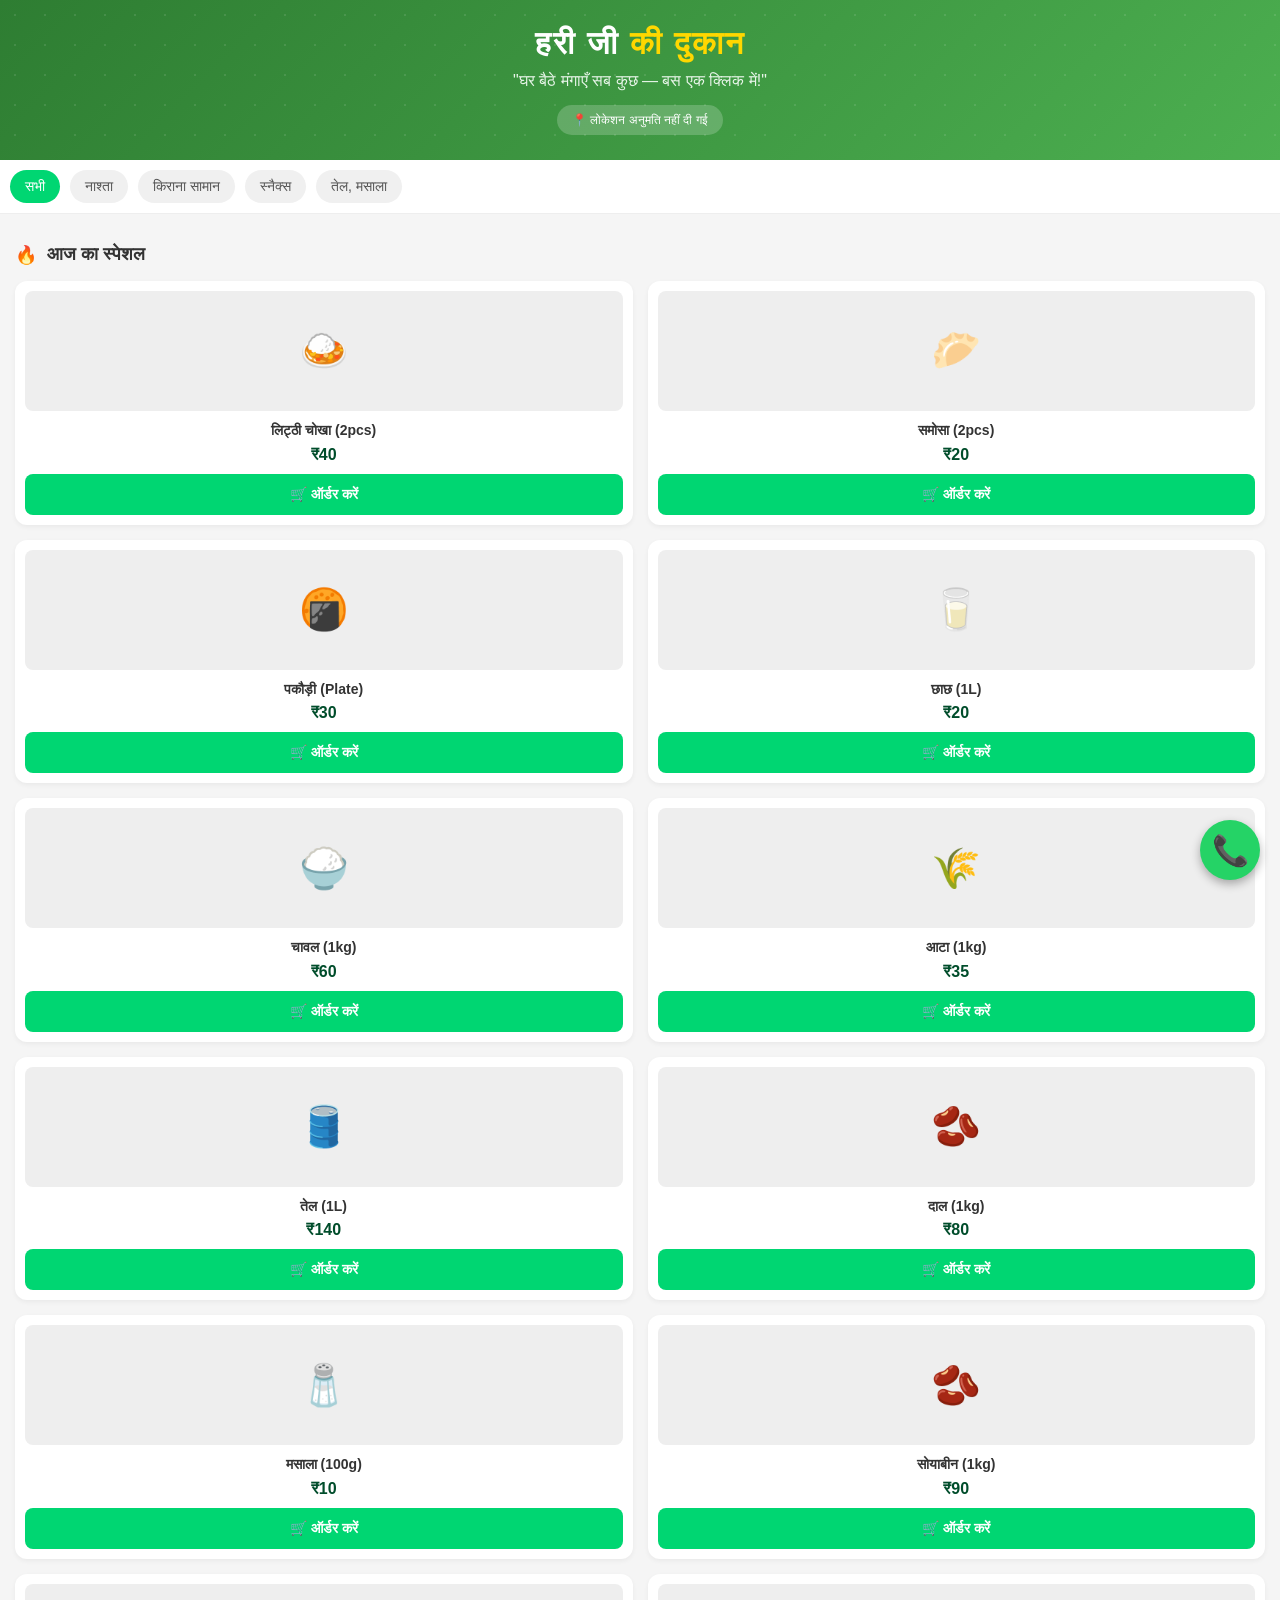
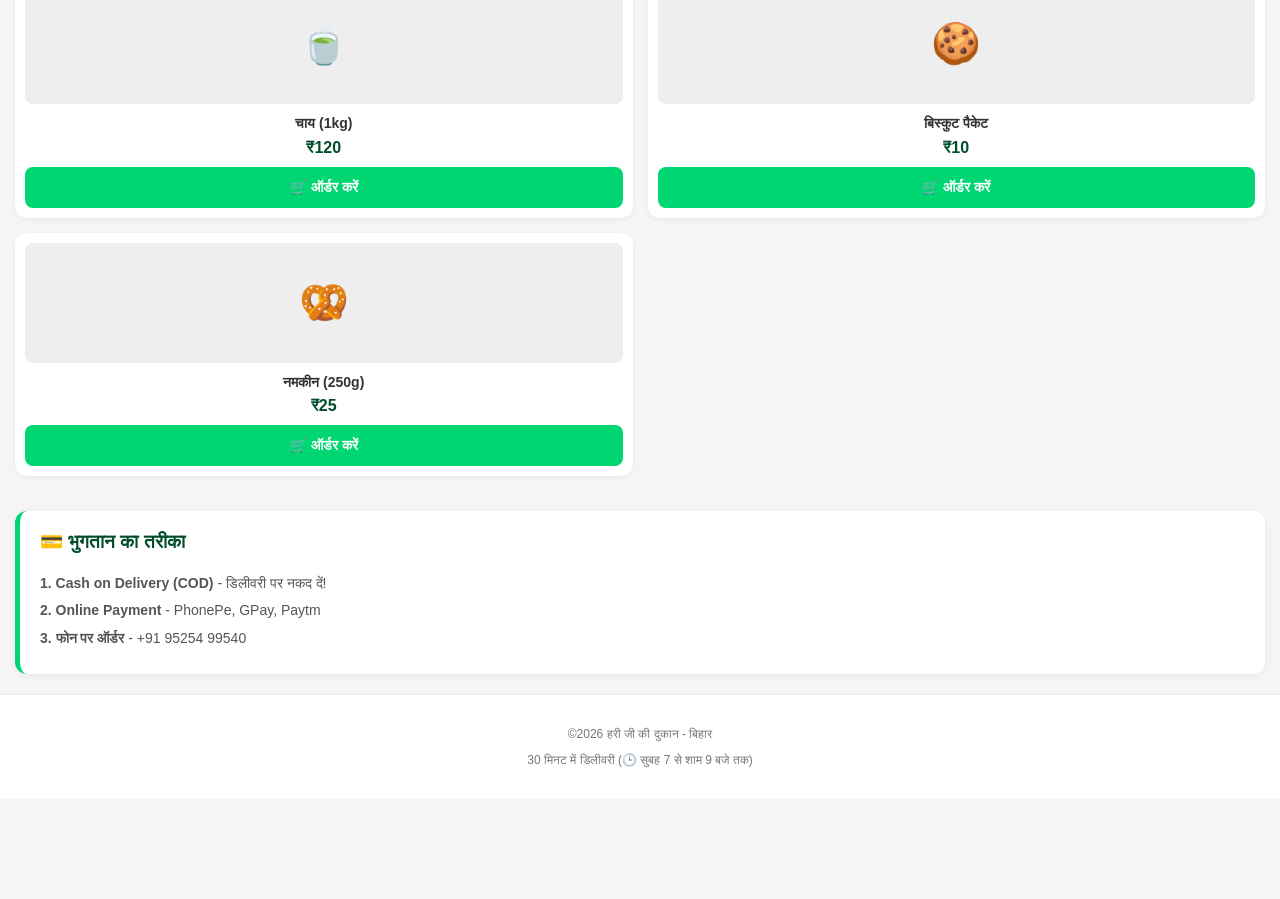
==== index.html @ 08b6d38d "Updated code for add and remove the quantity" ====
<!DOCTYPE html>
<html lang="hi">
<head>
    <meta charset="UTF-8">
    <meta name="viewport" content="width=device-width, initial-scale=1.0">
    <title>हरी जी की दुकान - बिहार</title>
    <link rel="stylesheet" href="style.css">
</head>
<body>

    <header>
        <div class="logo-area">
            <div class="logo">हरी जी <span> की दुकान</span></div>
        </div>
        <div class="slogan">"घर बैठे मंगाएँ सब कुछ — बस एक क्लिक में!"</div>
        <div class="location-status" id="location-status">
            📍 लोकेशन लोड हो रही है...
        </div>
    </header>

    <div class="categories">
        <div class="cat-pill active">सभी</div>
        <div class="cat-pill">नाश्ता</div>
        <div class="cat-pill">किराना सामान</div>
        <div class="cat-pill">स्नैक्स</div>
        <div class="cat-pill">तेल, मसाला</div>
    </div>

    <div class="container">
        <h2 class="section-title">आज का स्पेशल</h2>
        <div class="product-grid" id="product-list">
            <div class="loading">
                <div class="spinner"></div>
                <p>प्रोडक्ट लोड हो रहे हैं...</p>
            </div>
        </div>
    </div>

    <div class="payment-info">
        <h3>💳 भुगतान का तरीका</h3>
        <p><strong>1. Cash on Delivery (COD)</strong> - डिलीवरी पर नकद दें!</p>
        <p><strong>2. Online Payment</strong> - PhonePe, GPay, Paytm</p>
        <p><strong>3. फोन पर ऑर्डर</strong> - +91 95254 99540</p>
    </div>

    <a href="tel:+919525499540" class="call-btn">📞</a>

    <!-- Location Modal -->
    <div class="location-modal" id="location-modal">
        <div class="modal-content">
            <h3>📍 आपका लोकेशन</h3>
            <p id="location-text">लोकेशन मिल रही है...</p>
            <button onclick="closeModal()">ठीक है</button>
        </div>
    </div>

    <!-- Quantity Selection Modal -->
    <div class="quantity-modal" id="quantity-modal">
        <div class="modal-content">
            <h3>🛒 कितना चाहिए?</h3>
            <p id="product-name-display" style="font-size: 16px; font-weight: bold; color: #333;"></p>
            <p id="product-price-display" style="color: #666;"></p>
            
            <div class="quantity-selector">
                <h4>मात्रा चुनें:</h4>
                <div class="quantity-controls">
                    <button class="qty-btn" onclick="decreaseQty()">−</button>
                    <span class="qty-display" id="qty-display">1</span>
                    <button class="qty-btn" onclick="increaseQty()">+</button>
                </div>
            </div>
            
            <div class="total-price">
                <span id="total-display">₹0</span>
            </div>
            
            <div class="order-action-btns">
                <button class="confirm-btn" onclick="confirmOrder()">
                    📱 WhatsApp पर ऑर्डर करें
                </button>
                <button class="cancel-btn" onclick="closeQuantityModal()">
                    रद्द करें
                </button>
            </div>
        </div>
    </div>

    <footer>
        <p>©2026 हरी जी की दुकान - बिहार</p>
        <p>30 मिनट में डिलीवरी (🕒 सुबह 7 से शाम 9 बजे तक)</p>
    </footer>

    <script src="script.js"></script>
</body>
</html>
---- style.css ----
:root {
    --zepto-green: #00D672;
    --zepto-dark: #004d2b;
    --bg-color: #f5f5f5;
}

body {
    font-family: 'Segoe UI', sans-serif;
    margin: 0;
    padding: 0;
    background-color: var(--bg-color);
    padding-bottom: 100px;
}

header {
    background: linear-gradient(135deg, #2E7D32, #4CAF50);
    padding: 25px 15px;
    text-align: center;
    color: white;
    box-shadow: 0 4px 15px rgba(0,0,0,0.2);
    position: relative;
    overflow: hidden;
}

header::before {
    content: '';
    position: absolute;
    top: 0;
    left: 0;
    right: 0;
    bottom: 0;
    background: radial-gradient(circle, rgba(255,255,255,0.1) 1px, transparent 1px);
    background-size: 30px 30px;
    animation: moveBackground 20s linear infinite;
}

@keyframes moveBackground {
    0% { background-position: 0 0; }
    100% { background-position: 30px 30px; }
}

.logo-area {
    position: relative;
    z-index: 1;
}

.logo {
    font-size: 32px;
    font-weight: 900;
    color: white;
    text-transform: uppercase;
    letter-spacing: 2px;
    animation: fadeInDown 1s ease-out;
}

.logo span { 
    color: #FFD700;
    animation: pulse 2s infinite;
}

@keyframes fadeInDown {
    from { opacity: 0; transform: translateY(-20px); }
    to { opacity: 1; transform: translateY(0); }
}

@keyframes pulse {
    0%, 100% { transform: scale(1); }
    50% { transform: scale(1.1); }
}

.slogan {
    font-size: 16px;
    margin-top: 10px;
    color: #E8F5E9;
    font-weight: 500;
    animation: fadeInUp 1s ease-out 0.5s both;
}

@keyframes fadeInUp {
    from { opacity: 0; transform: translateY(20px); }
    to { opacity: 1; transform: translateY(0); }
}

.location-status {
    background: rgba(255,255,255,0.2);
    padding: 8px 15px;
    border-radius: 20px;
    margin-top: 15px;
    font-size: 12px;
    display: inline-block;
    animation: fadeIn 1s ease-out 1s both;
}

@keyframes fadeIn {
    from { opacity: 0; }
    to { opacity: 1; }
}

.categories {
    display: flex;
    overflow-x: auto;
    padding: 10px;
    background: white;
    border-bottom: 1px solid #eee;
    position: sticky;
    top: 0;
    z-index: 100;
}

.cat-pill {
    background: #f0f0f0;
    padding: 8px 15px;
    border-radius: 20px;
    font-size: 14px;
    margin-right: 10px;
    white-space: nowrap;
    color: #555;
    cursor: pointer;
    transition: all 0.3s ease;
}

.cat-pill:hover {
    background: var(--zepto-green);
    color: white;
    transform: scale(1.05);
}

.cat-pill.active {
    background: var(--zepto-green);
    color: white;
}

.container {
    padding: 15px;
}

.section-title {
    font-size: 18px;
    font-weight: bold;
    margin-bottom: 15px;
    color: #333;
    display: flex;
    align-items: center;
    gap: 10px;
}

.section-title::before {
    content: '🔥';
    animation: bounce 2s infinite;
}

@keyframes bounce {
    0%, 100% { transform: translateY(0); }
    50% { transform: translateY(-5px); }
}

.product-grid {
    display: grid;
    grid-template-columns: repeat(2, 1fr);
    gap: 15px;
}

.product-card {
    background: white;
    border-radius: 12px;
    padding: 10px;
    box-shadow: 0 2px 5px rgba(0,0,0,0.05);
    text-align: center;
    transition: all 0.3s ease;
    animation: fadeInCard 0.5s ease-out both;
}

.product-card:hover {
    transform: translateY(-5px);
    box-shadow: 0 5px 15px rgba(0,0,0,0.15);
}

@keyframes fadeInCard {
    from { opacity: 0; transform: scale(0.9); }
    to { opacity: 1; transform: scale(1); }
}

.product-img {
    width: 100%;
    height: 120px;
    background-color: #eee;
    border-radius: 8px;
    margin-bottom: 10px;
    display: flex;
    align-items: center;
    justify-content: center;
    color: #aaa;
    font-size: 40px;
    overflow: hidden;
}

.product-img img {
    width: 100%;
    height: 100%;
    object-fit: cover;
}

.product-name {
    font-size: 14px;
    font-weight: 600;
    margin-bottom: 5px;
    color: #333;
    line-height: 1.4;
}

.product-price {
    font-size: 16px;
    font-weight: bold;
    color: var(--zepto-dark);
    margin-bottom: 10px;
}

.order-btn {
    background-color: var(--zepto-green);
    color: white;
    border: none;
    width: 100%;
    padding: 12px;
    border-radius: 8px;
    font-weight: bold;
    font-size: 14px;
    cursor: pointer;
    display: flex;
    align-items: center;
    justify-content: center;
    gap: 8px;
    transition: all 0.3s ease;
}

.order-btn:hover {
    background-color: var(--zepto-dark);
    transform: scale(1.02);
}

.payment-info {
    background: white;
    padding: 20px;
    margin: 20px 15px;
    border-radius: 12px;
    border-left: 5px solid var(--zepto-green);
    box-shadow: 0 2px 10px rgba(0,0,0,0.05);
    animation: slideIn 0.5s ease-out;
}

@keyframes slideIn {
    from { opacity: 0; transform: translateX(-20px); }
    to { opacity: 1; transform: translateX(0); }
}

.payment-info h3 {
    color: var(--zepto-dark);
    margin-top: 0;
    display: flex;
    align-items: center;
    gap: 10px;
}

.payment-info p {
    font-size: 14px;
    color: #555;
    line-height: 1.6;
    margin: 5px 0;
}

.call-btn {
    position: fixed;
    bottom: 20px;
    right: 20px;
    background-color: #25D366;
    color: white;
    width: 60px;
    height: 60px;
    border-radius: 50%;
    display: flex;
    align-items: center;
    justify-content: center;
    font-size: 30px;
    box-shadow: 0 4px 10px rgba(0,0,0,0.3);
    text-decoration: none;
    z-index: 2000;
    animation: bounceBtn 2s infinite;
}

@keyframes bounceBtn {
    0%, 100% { transform: translateY(0); }
    50% { transform: translateY(-10px); }
}

footer {
    text-align: center;
    padding: 20px;
    color: #777;
    font-size: 12px;
    background: white;
    border-top: 1px solid #eee;
}

/* Modal Styles */
.location-modal, .quantity-modal {
    display: none;
    position: fixed;
    top: 0;
    left: 0;
    right: 0;
    bottom: 0;
    background: rgba(0,0,0,0.8);
    z-index: 3000;
    align-items: center;
    justify-content: center;
}

.modal-content {
    background: white;
    padding: 30px;
    border-radius: 15px;
    text-align: center;
    max-width: 90%;
    width: 400px;
    animation: zoomIn 0.3s ease-out;
}

@keyframes zoomIn {
    from { transform: scale(0.8); opacity: 0; }
    to { transform: scale(1); opacity: 1; }
}

.modal-content h3 {
    color: var(--zepto-dark);
    margin-top: 0;
    font-size: 20px;
}

.modal-content p {
    color: #555;
    margin: 10px 0;
}

.modal-content button {
    background: var(--zepto-green);
    color: white;
    border: none;
    padding: 10px 20px;
    border-radius: 8px;
    font-weight: bold;
    cursor: pointer;
    margin-top: 15px;
    font-size: 16px;
}

/* Quantity Modal Styles */
.quantity-selector {
    margin: 20px 0;
}

.quantity-selector h4 {
    color: #333;
    margin-bottom: 15px;
    font-size: 16px;
}

.quantity-controls {
    display: flex;
    align-items: center;
    justify-content: center;
    gap: 20px;
}

.qty-btn {
    width: 60px;
    height: 60px;
    border-radius: 50%;
    border: none;
    background: var(--zepto-green);
    color: white;
    font-size: 30px;
    font-weight: bold;
    cursor: pointer;
    transition: all 0.2s;
}

.qty-btn:hover {
    background: var(--zepto-dark);
    transform: scale(1.1);
}

.qty-btn:active {
    transform: scale(0.95);
}

.qty-display {
    font-size: 32px;
    font-weight: bold;
    color: var(--zepto-dark);
    min-width: 80px;
}

.total-price {
    font-size: 24px;
    font-weight: bold;
    color: #2E7D32;
    margin: 20px 0;
    padding: 15px;
    background: #E8F5E9;
    border-radius: 10px;
}

.order-action-btns {
    display: flex;
    flex-direction: column;
    gap: 10px;
    margin-top: 20px;
}

.confirm-btn {
    background: var(--zepto-green);
    color: white;
    border: none;
    padding: 15px;
    border-radius: 10px;
    font-weight: bold;
    font-size: 18px;
    cursor: pointer;
    width: 100%;
}

.confirm-btn:hover {
    background: var(--zepto-dark);
}

.cancel-btn {
    background: #f0f0f0;
    color: #555;
    border: none;
    padding: 12px;
    border-radius: 10px;
    font-weight: bold;
    font-size: 14px;
    cursor: pointer;
    width: 100%;
}

.cancel-btn:hover {
    background: #e0e0e0;
}

.loading {
    text-align: center;
    padding: 20px;
    color: #777;
}

.spinner {
    border: 4px solid #f3f3f3;
    border-top: 4px solid var(--zepto-green);
    border-radius: 50%;
    width: 40px;
    height: 40px;
    animation: spin 1s linear infinite;
    margin: 0 auto 10px;
}

@keyframes spin {
    0% { transform: rotate(0deg); }
    100% { transform: rotate(360deg); }
}
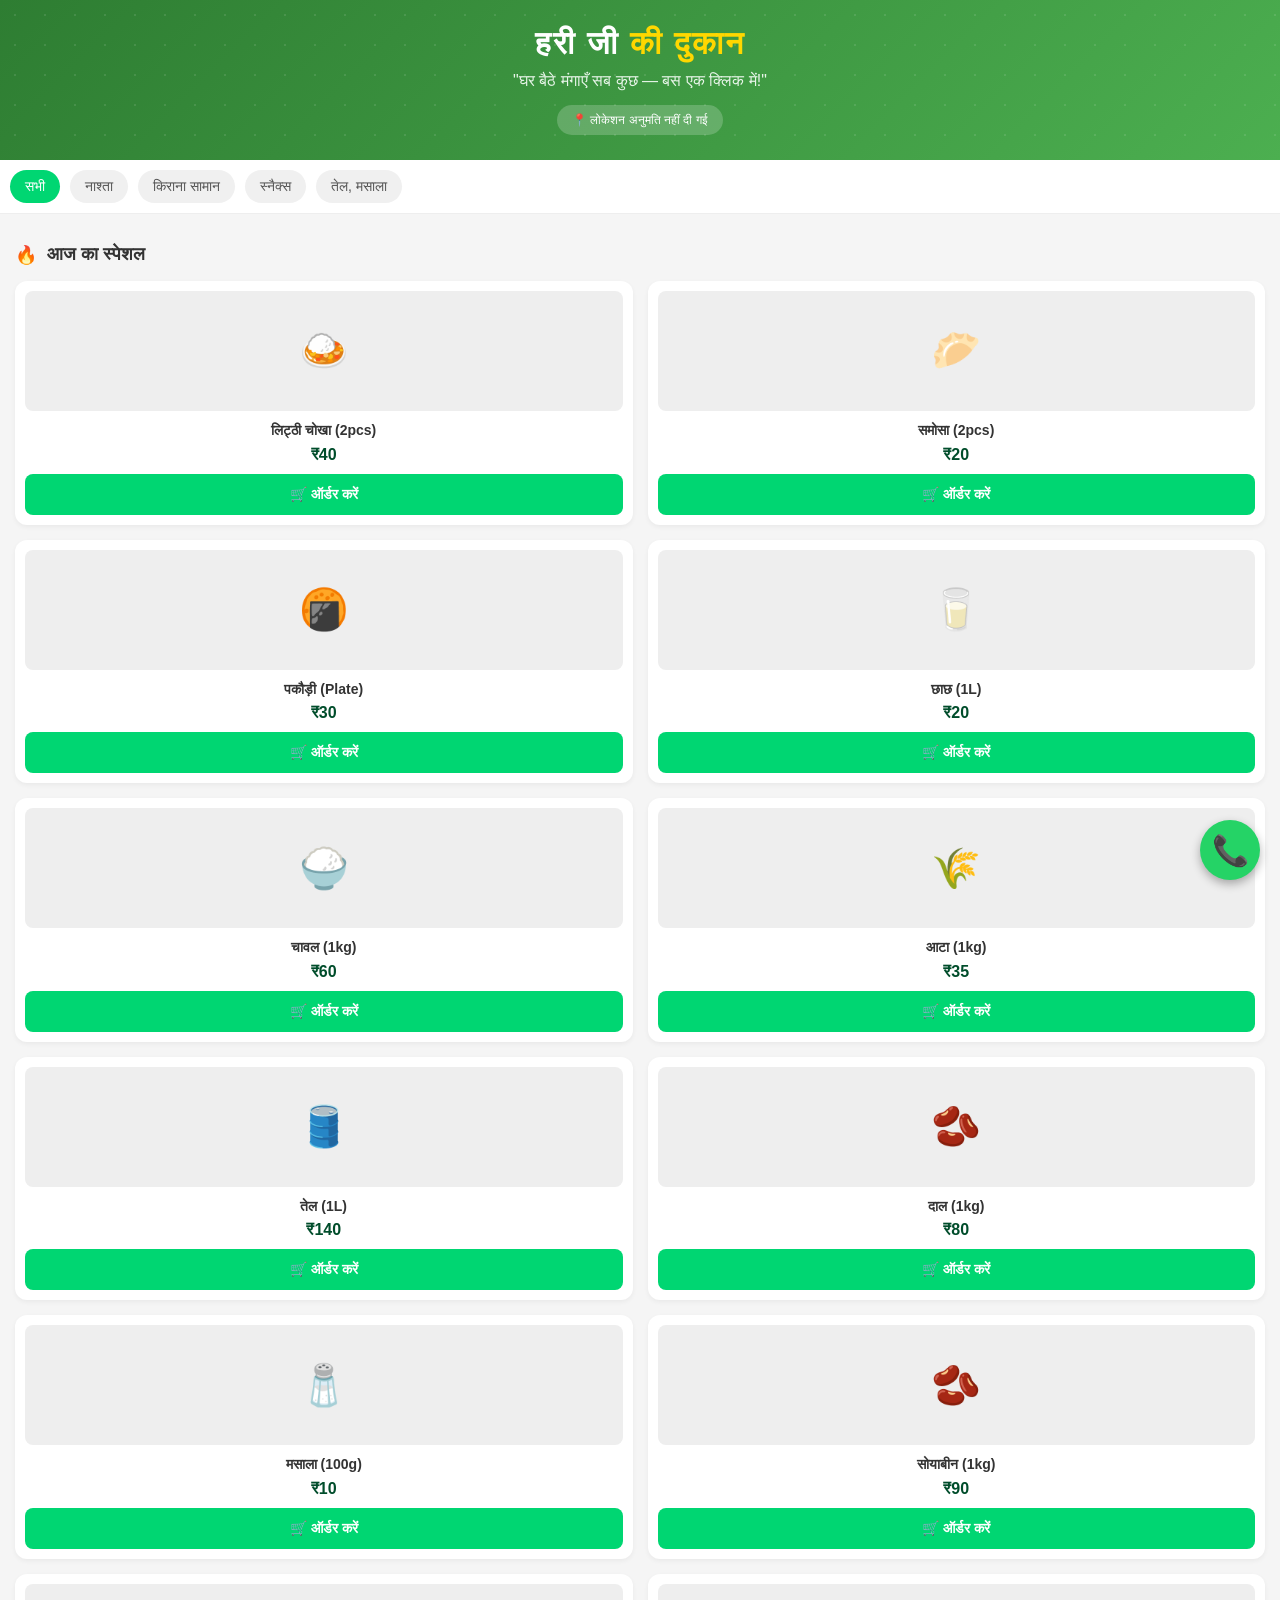
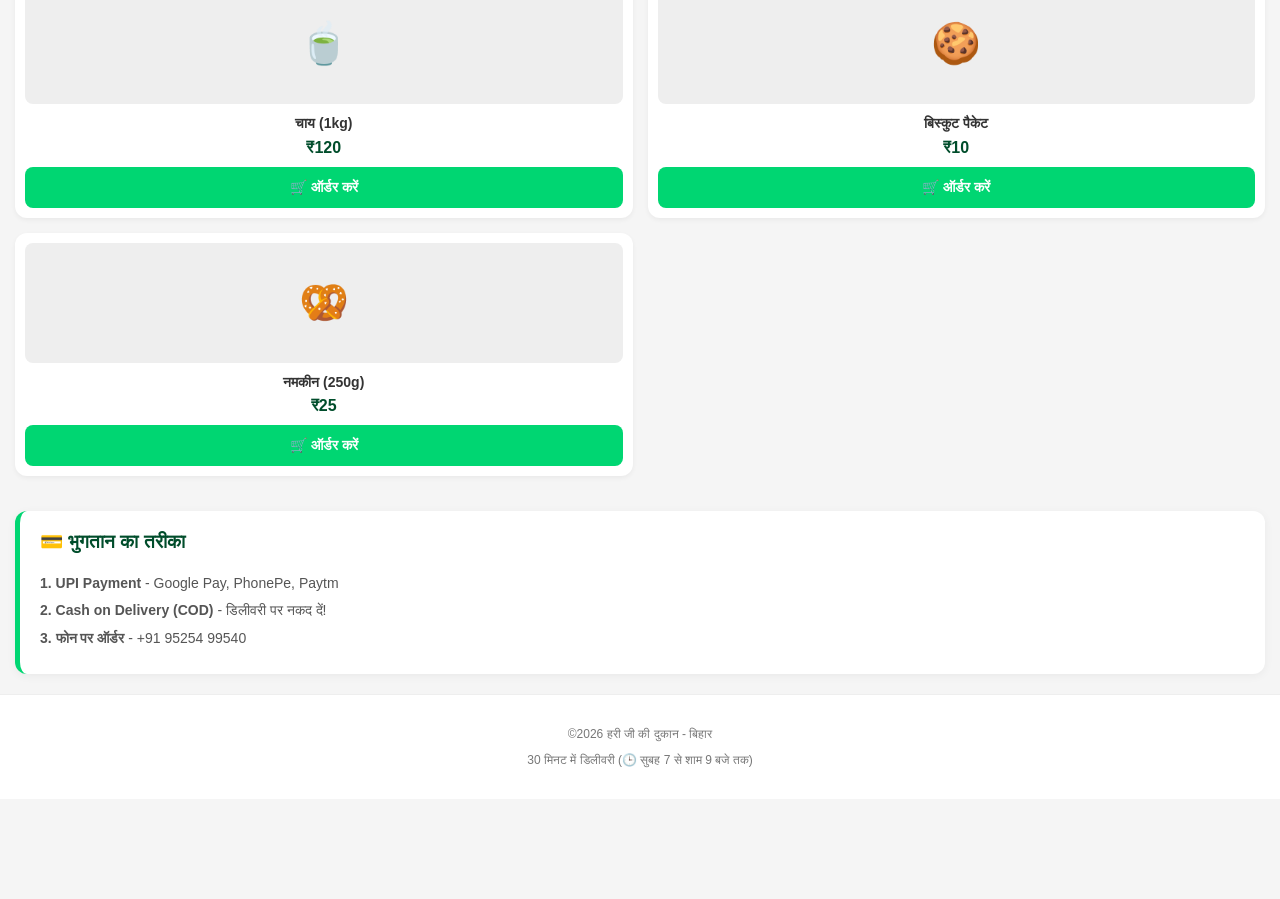
==== commit 231ed336: "Updated Location and wp message with payment and user current location accessed." ====
--- a/index.html
+++ b/index.html
@@ -38,8 +38,8 @@
 
     <div class="payment-info">
         <h3>💳 भुगतान का तरीका</h3>
-        <p><strong>1. Cash on Delivery (COD)</strong> - डिलीवरी पर नकद दें!</p>
-        <p><strong>2. Online Payment</strong> - PhonePe, GPay, Paytm</p>
+        <p><strong>1. UPI Payment</strong> - Google Pay, PhonePe, Paytm</p>
+        <p><strong>2. Cash on Delivery (COD)</strong> - डिलीवरी पर नकद दें!</p>
         <p><strong>3. फोन पर ऑर्डर</strong> - +91 95254 99540</p>
     </div>
 
@@ -75,13 +75,34 @@
             </div>
             
             <div class="order-action-btns">
-                <button class="confirm-btn" onclick="confirmOrder()">
-                    📱 WhatsApp पर ऑर्डर करें
+                <button class="confirm-btn" onclick="showPaymentOptions()">
+                    ✅ भुगतान चुनें
                 </button>
                 <button class="cancel-btn" onclick="closeQuantityModal()">
                     रद्द करें
                 </button>
             </div>
+        </div>
+    </div>
+
+    <!-- Payment Options Modal -->
+    <div class="payment-modal" id="payment-modal">
+        <div class="modal-content">
+            <h3>💳 भुगतान का तरीका चुनें</h3>
+            <p id="payment-product-info" style="font-size: 14px; color: #666;"></p>
+            
+            <div class="payment-options">
+                <button class="payment-option-btn" onclick="confirmOrder('UPI')">
+                    📱 UPI Payment करूँगा/करूँगी
+                </button>
+                <button class="payment-option-btn" onclick="confirmOrder('COD')">
+                    💵 Cash on Delivery (COD)
+                </button>
+            </div>
+            
+            <button class="cancel-btn" onclick="closePaymentModal()" style="margin-top: 15px;">
+                वापस जाएं
+            </button>
         </div>
     </div>
 
--- a/style.css
+++ b/style.css
@@ -301,7 +301,7 @@
 }
 
 /* Modal Styles */
-.location-modal, .quantity-modal {
+.location-modal, .quantity-modal, .payment-modal {
     display: none;
     position: fixed;
     top: 0;
@@ -469,3 +469,30 @@
     100% { transform: rotate(360deg); }
 }
 
+/* Payment Option Buttons */
+.payment-options {
+    display: flex;
+    flex-direction: column;
+    gap: 12px;
+    margin-top: 20px;
+}
+
+.payment-option-btn {
+    background: white;
+    color: #333;
+    border: 2px solid var(--zepto-green);
+    padding: 15px;
+    border-radius: 10px;
+    font-weight: bold;
+    font-size: 16px;
+    cursor: pointer;
+    width: 100%;
+    transition: all 0.3s ease;
+}
+
+.payment-option-btn:hover {
+    background: var(--zepto-green);
+    color: white;
+    transform: scale(1.02);
+}
+
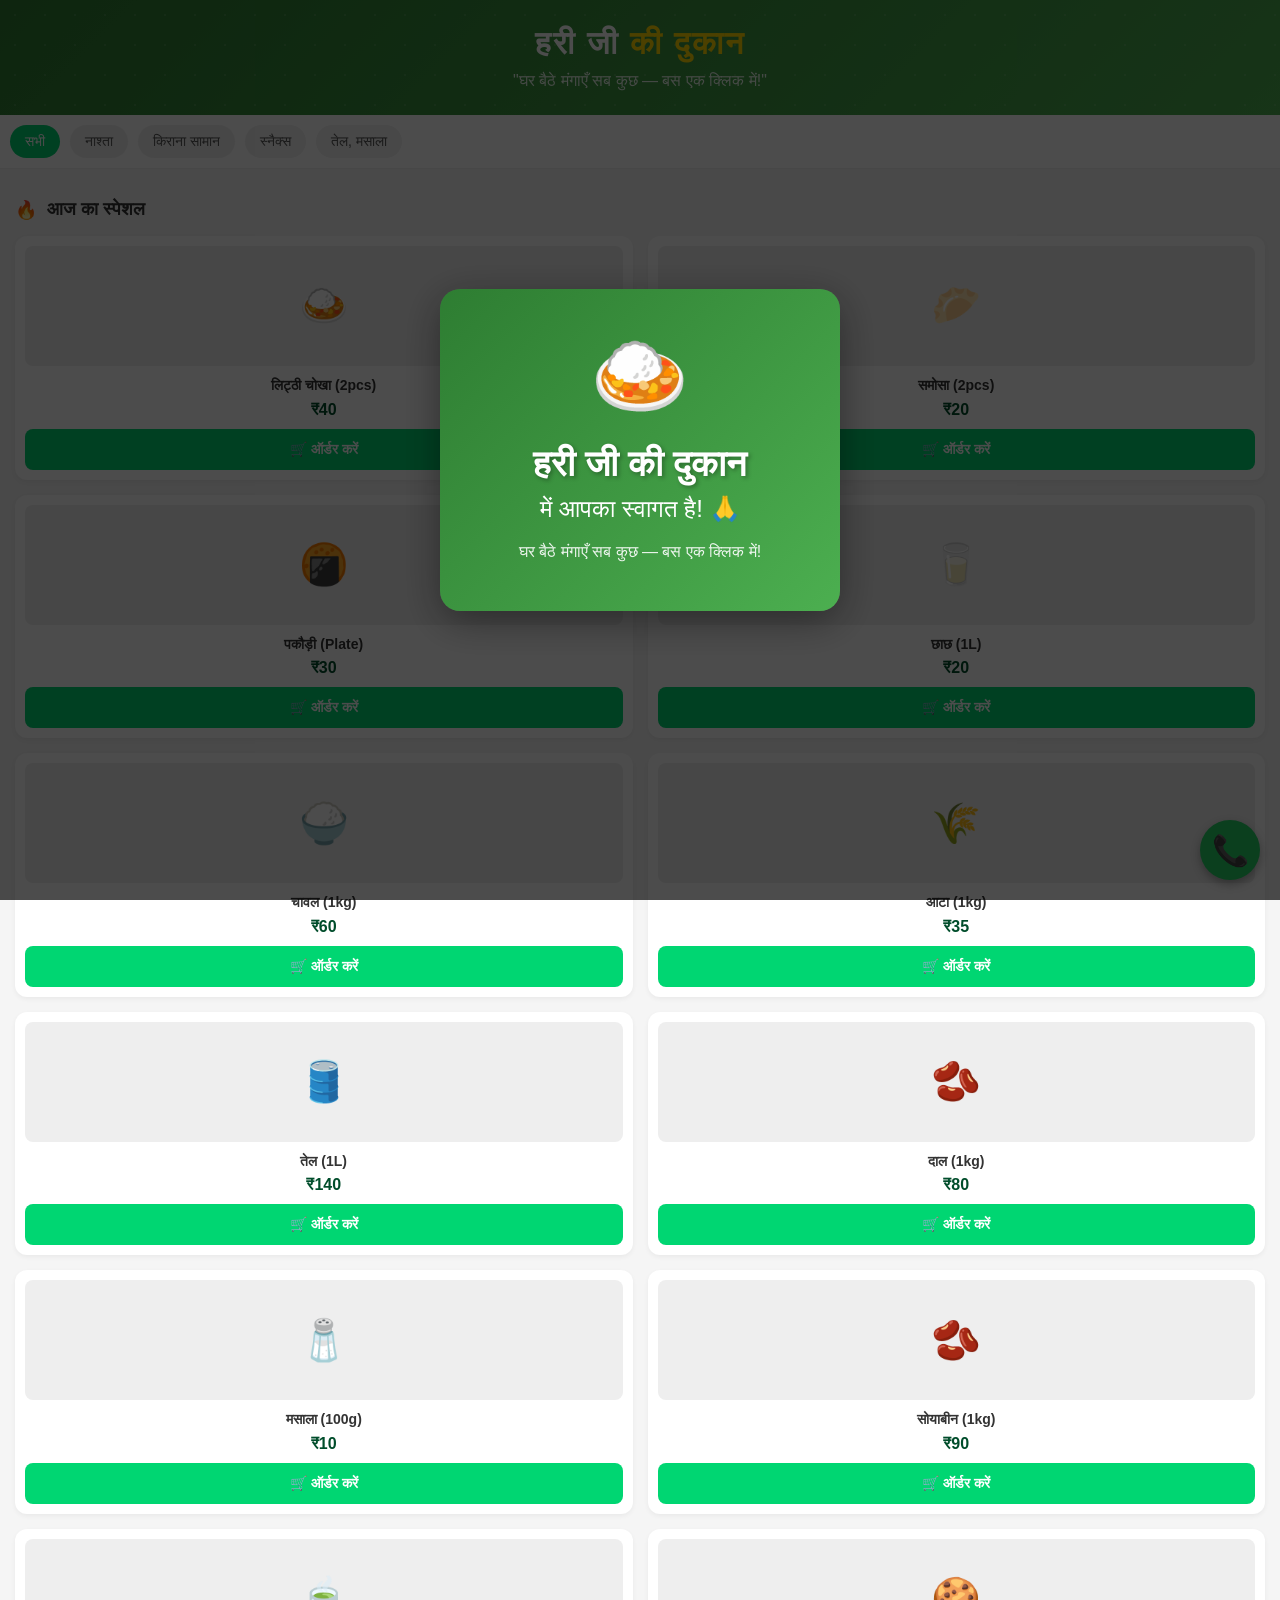
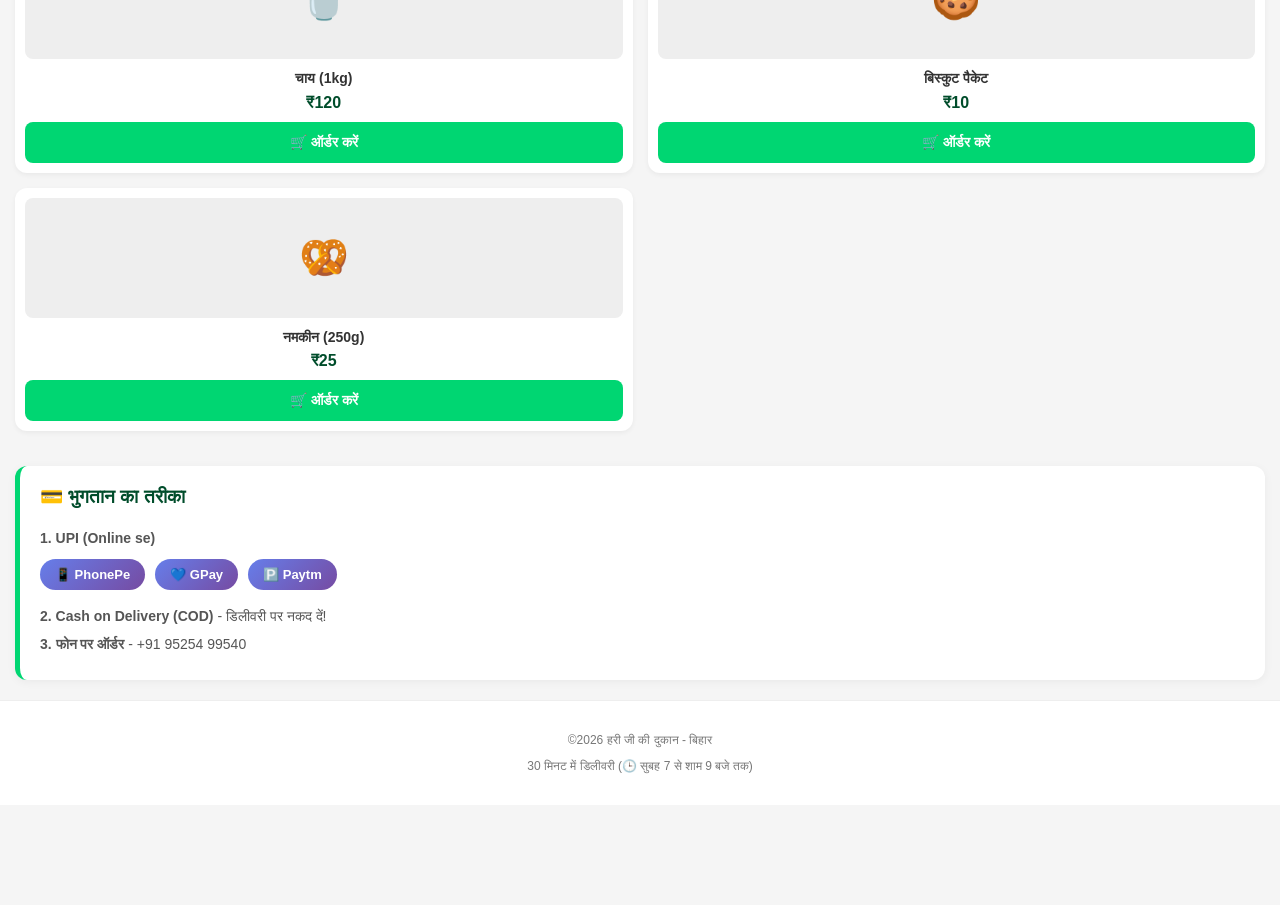
==== commit d1b7773f: "Enhanced website with welcome popup, payment options and UI improvements" ====
--- a/index.html
+++ b/index.html
@@ -13,9 +13,6 @@
             <div class="logo">हरी जी <span> की दुकान</span></div>
         </div>
         <div class="slogan">"घर बैठे मंगाएँ सब कुछ — बस एक क्लिक में!"</div>
-        <div class="location-status" id="location-status">
-            📍 लोकेशन लोड हो रही है...
-        </div>
     </header>
 
     <div class="categories">
@@ -38,12 +35,27 @@
 
     <div class="payment-info">
         <h3>💳 भुगतान का तरीका</h3>
-        <p><strong>1. UPI Payment</strong> - Google Pay, PhonePe, Paytm</p>
+        <p><strong>1. UPI (Online se)</strong></p>
+        <div class="payment-logos">
+            <span class="payment-logo">📱 PhonePe</span>
+            <span class="payment-logo">💙 GPay</span>
+            <span class="payment-logo">🅿️ Paytm</span>
+        </div>
         <p><strong>2. Cash on Delivery (COD)</strong> - डिलीवरी पर नकद दें!</p>
         <p><strong>3. फोन पर ऑर्डर</strong> - +91 95254 99540</p>
     </div>
 
     <a href="tel:+919525499540" class="call-btn">📞</a>
+
+    <!-- Welcome Popup -->
+    <div class="welcome-popup" id="welcome-popup">
+        <div class="welcome-content">
+            <div class="welcome-icon">🍛</div>
+            <h1>हरी जी की दुकान</h1>
+            <p>में आपका स्वागत है! 🙏</p>
+            <p class="welcome-tagline">घर बैठे मंगाएँ सब कुछ — बस एक क्लिक में!</p>
+        </div>
+    </div>
 
     <!-- Location Modal -->
     <div class="location-modal" id="location-modal">
@@ -54,15 +66,16 @@
         </div>
     </div>
 
-    <!-- Quantity Selection Modal -->
+    <!-- Order Modal - All in One -->
     <div class="quantity-modal" id="quantity-modal">
         <div class="modal-content">
             <h3>🛒 कितना चाहिए?</h3>
-            <p id="product-name-display" style="font-size: 16px; font-weight: bold; color: #333;"></p>
+            <p id="product-name-display" style="font-size: 18px; font-weight: bold; color: #333;"></p>
             <p id="product-price-display" style="color: #666;"></p>
             
+            <!-- Quantity -->
             <div class="quantity-selector">
-                <h4>मात्रा चुनें:</h4>
+                <h4>मात्रा:</h4>
                 <div class="quantity-controls">
                     <button class="qty-btn" onclick="decreaseQty()">−</button>
                     <span class="qty-display" id="qty-display">1</span>
@@ -74,34 +87,26 @@
                 <span id="total-display">₹0</span>
             </div>
             
-            <div class="order-action-btns">
-                <button class="confirm-btn" onclick="showPaymentOptions()">
-                    ✅ भुगतान चुनें
-                </button>
-                <button class="cancel-btn" onclick="closeQuantityModal()">
-                    रद्द करें
-                </button>
-            </div>
-        </div>
-    </div>
-
-    <!-- Payment Options Modal -->
-    <div class="payment-modal" id="payment-modal">
-        <div class="modal-content">
-            <h3>💳 भुगतान का तरीका चुनें</h3>
-            <p id="payment-product-info" style="font-size: 14px; color: #666;"></p>
-            
-            <div class="payment-options">
-                <button class="payment-option-btn" onclick="confirmOrder('UPI')">
-                    📱 UPI Payment करूँगा/करूँगी
-                </button>
-                <button class="payment-option-btn" onclick="confirmOrder('COD')">
-                    💵 Cash on Delivery (COD)
-                </button>
+            <!-- Payment Selection -->
+            <div class="payment-section">
+                <h4>भुगतान का तरीका:</h4>
+                <div class="payment-buttons">
+                    <button class="payment-btn" id="upi-btn" onclick="selectPayment('UPI')">
+                        📱 UPI
+                    </button>
+                    <button class="payment-btn" id="cod-btn" onclick="selectPayment('COD')">
+                        💵 COD
+                    </button>
+                </div>
             </div>
             
-            <button class="cancel-btn" onclick="closePaymentModal()" style="margin-top: 15px;">
-                वापस जाएं
+            <!-- Order Button -->
+            <button class="confirm-btn" id="send-order-btn">
+                ✅ ऑर्डर भेजें
+            </button>
+            
+            <button class="cancel-btn" onclick="closeQuantityModal()">
+                रद्द करें
             </button>
         </div>
     </div>
--- a/style.css
+++ b/style.css
@@ -2,6 +2,10 @@
     --zepto-green: #00D672;
     --zepto-dark: #004d2b;
     --bg-color: #f5f5f5;
+}
+
+* {
+    box-sizing: border-box;
 }
 
 body {
@@ -267,6 +271,25 @@
     margin: 5px 0;
 }
 
+.payment-logos {
+    display: flex;
+    gap: 10px;
+    flex-wrap: wrap;
+    margin: 10px 0 15px 0;
+}
+
+.payment-logo {
+    background: linear-gradient(135deg, #667eea 0%, #764ba2 100%);
+    color: white;
+    padding: 8px 15px;
+    border-radius: 20px;
+    font-size: 13px;
+    font-weight: 600;
+    display: flex;
+    align-items: center;
+    gap: 5px;
+}
+
 .call-btn {
     position: fixed;
     bottom: 20px;
@@ -301,7 +324,7 @@
 }
 
 /* Modal Styles */
-.location-modal, .quantity-modal, .payment-modal {
+.location-modal, .quantity-modal {
     display: none;
     position: fixed;
     top: 0;
@@ -312,15 +335,16 @@
     z-index: 3000;
     align-items: center;
     justify-content: center;
+    padding: 15px;
 }
 
 .modal-content {
     background: white;
-    padding: 30px;
+    padding: 25px;
     border-radius: 15px;
     text-align: center;
-    max-width: 90%;
-    width: 400px;
+    width: 100%;
+    max-width: 400px;
     animation: zoomIn 0.3s ease-out;
 }
 
@@ -332,7 +356,7 @@
 .modal-content h3 {
     color: var(--zepto-dark);
     margin-top: 0;
-    font-size: 20px;
+    font-size: 22px;
 }
 
 .modal-content p {
@@ -340,19 +364,7 @@
     margin: 10px 0;
 }
 
-.modal-content button {
-    background: var(--zepto-green);
-    color: white;
-    border: none;
-    padding: 10px 20px;
-    border-radius: 8px;
-    font-weight: bold;
-    cursor: pointer;
-    margin-top: 15px;
-    font-size: 16px;
-}
-
-/* Quantity Modal Styles */
+/* Quantity Controls */
 .quantity-selector {
     margin: 20px 0;
 }
@@ -367,68 +379,95 @@
     display: flex;
     align-items: center;
     justify-content: center;
-    gap: 20px;
+    gap: 25px;
 }
 
 .qty-btn {
-    width: 60px;
-    height: 60px;
+    width: 55px;
+    height: 55px;
     border-radius: 50%;
     border: none;
     background: var(--zepto-green);
     color: white;
-    font-size: 30px;
+    font-size: 28px;
+    font-weight: bold;
+    cursor: pointer;
+}
+
+.qty-btn:active {
+    background: var(--zepto-dark);
+}
+
+.qty-display {
+    font-size: 32px;
+    font-weight: bold;
+    color: var(--zepto-dark);
+    min-width: 60px;
+}
+
+.total-price {
+    font-size: 28px;
+    font-weight: bold;
+    color: #2E7D32;
+    margin: 15px 0;
+    padding: 12px;
+    background: #E8F5E9;
+    border-radius: 10px;
+}
+
+/* Payment Section */
+.payment-section {
+    margin: 20px 0;
+}
+
+.payment-section h4 {
+    color: #333;
+    margin-bottom: 10px;
+    font-size: 16px;
+}
+
+.payment-buttons {
+    display: flex;
+    gap: 10px;
+}
+
+.payment-btn {
+    flex: 1;
+    padding: 15px;
+    border: 2px solid #ddd;
+    border-radius: 10px;
+    background: white;
+    font-size: 16px;
     font-weight: bold;
     cursor: pointer;
     transition: all 0.2s;
 }
 
-.qty-btn:hover {
-    background: var(--zepto-dark);
-    transform: scale(1.1);
-}
-
-.qty-btn:active {
+.payment-btn.selected {
+    border-color: var(--zepto-green);
+    background: var(--zepto-green);
+    color: white;
+}
+
+.payment-btn:active {
     transform: scale(0.95);
 }
 
-.qty-display {
-    font-size: 32px;
-    font-weight: bold;
-    color: var(--zepto-dark);
-    min-width: 80px;
-}
-
-.total-price {
-    font-size: 24px;
-    font-weight: bold;
-    color: #2E7D32;
-    margin: 20px 0;
-    padding: 15px;
-    background: #E8F5E9;
-    border-radius: 10px;
-}
-
-.order-action-btns {
-    display: flex;
-    flex-direction: column;
-    gap: 10px;
-    margin-top: 20px;
-}
-
+/* Action Buttons */
 .confirm-btn {
     background: var(--zepto-green);
     color: white;
     border: none;
-    padding: 15px;
+    padding: 18px;
     border-radius: 10px;
     font-weight: bold;
     font-size: 18px;
     cursor: pointer;
     width: 100%;
-}
-
-.confirm-btn:hover {
+    margin-top: 20px;
+}
+
+.confirm-btn:active {
     background: var(--zepto-dark);
 }
 
@@ -442,9 +481,10 @@
     font-size: 14px;
     cursor: pointer;
     width: 100%;
-}
-
-.cancel-btn:hover {
+    margin-top: 10px;
+}
+
+.cancel-btn:active {
     background: #e0e0e0;
 }
 
@@ -469,30 +509,65 @@
     100% { transform: rotate(360deg); }
 }
 
-/* Payment Option Buttons */
-.payment-options {
-    display: flex;
-    flex-direction: column;
-    gap: 12px;
-    margin-top: 20px;
-}
-
-.payment-option-btn {
-    background: white;
-    color: #333;
-    border: 2px solid var(--zepto-green);
-    padding: 15px;
-    border-radius: 10px;
-    font-weight: bold;
-    font-size: 16px;
-    cursor: pointer;
-    width: 100%;
-    transition: all 0.3s ease;
-}
-
-.payment-option-btn:hover {
-    background: var(--zepto-green);
-    color: white;
-    transform: scale(1.02);
-}
-
+/* Welcome Popup Styles */
+.welcome-popup {
+    display: flex;
+    position: fixed;
+    top: 0;
+    left: 0;
+    right: 0;
+    bottom: 0;
+    background: rgba(0,0,0,0.7);
+    z-index: 5000;
+    align-items: center;
+    justify-content: center;
+    animation: welcomeFadeIn 0.5s ease-out;
+}
+
+.welcome-content {
+    background: linear-gradient(135deg, #2E7D32, #4CAF50);
+    padding: 40px 50px;
+    border-radius: 20px;
+    text-align: center;
+    color: white;
+    box-shadow: 0 10px 40px rgba(0,0,0,0.4);
+    max-width: 90%;
+    width: 400px;
+    animation: welcomeZoom 0.5s ease-out 0.2s both;
+}
+
+@keyframes welcomeZoom {
+    from { transform: scale(0.5); opacity: 0; }
+    to { transform: scale(1); opacity: 1; }
+}
+
+@keyframes welcomeFadeIn {
+    from { opacity: 0; }
+    to { opacity: 1; }
+}
+
+.welcome-icon {
+    font-size: 80px;
+    margin-bottom: 20px;
+    animation: bounce 1s infinite;
+}
+
+.welcome-content h1 {
+    font-size: 36px;
+    font-weight: 900;
+    margin: 0 0 10px 0;
+    text-shadow: 2px 2px 4px rgba(0,0,0,0.3);
+}
+
+.welcome-content p {
+    font-size: 24px;
+    margin: 10px 0;
+    font-weight: 500;
+}
+
+.welcome-tagline {
+    font-size: 16px !important;
+    opacity: 0.9;
+    margin-top: 20px !important;
+}
+
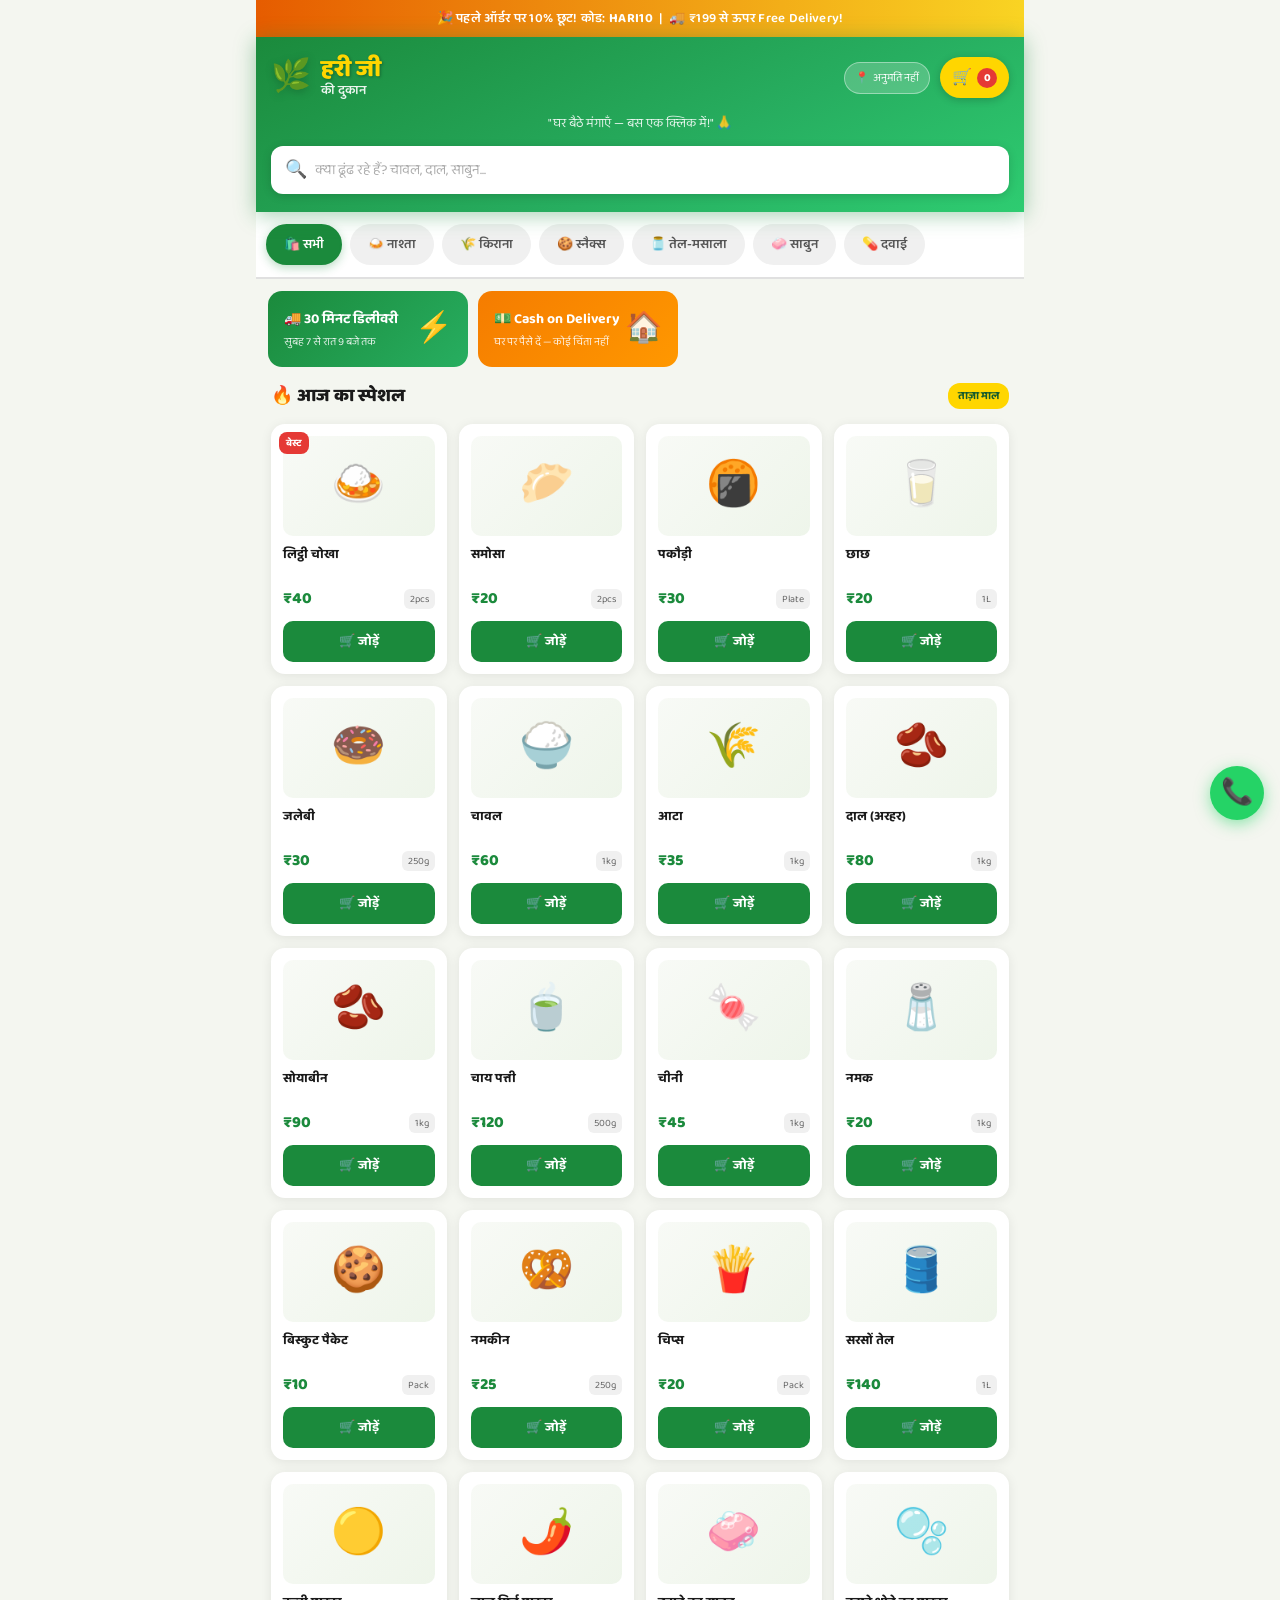
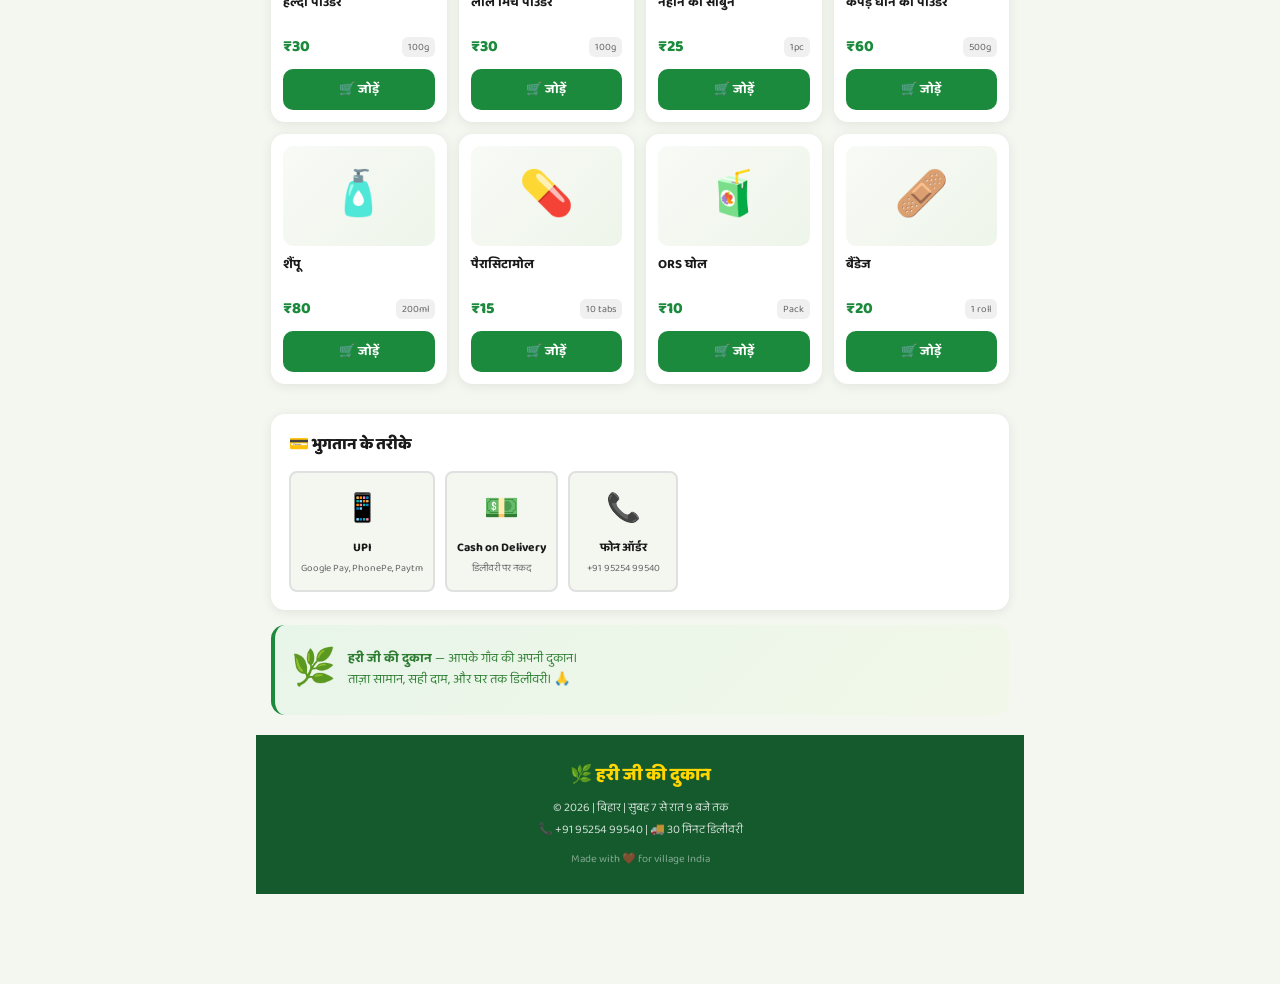
==== commit a40233d4: "Initial upload initial upload" ====
--- a/index.html
+++ b/index.html
@@ -1,122 +1,286 @@
-<!DOCTYPE html>
-<html lang="hi">
-<head>
-    <meta charset="UTF-8">
-    <meta name="viewport" content="width=device-width, initial-scale=1.0">
-    <title>हरी जी की दुकान - बिहार</title>
-    <link rel="stylesheet" href="style.css">
-</head>
-<body>
-
-    <header>
-        <div class="logo-area">
-            <div class="logo">हरी जी <span> की दुकान</span></div>
-        </div>
-        <div class="slogan">"घर बैठे मंगाएँ सब कुछ — बस एक क्लिक में!"</div>
-    </header>
-
-    <div class="categories">
-        <div class="cat-pill active">सभी</div>
-        <div class="cat-pill">नाश्ता</div>
-        <div class="cat-pill">किराना सामान</div>
-        <div class="cat-pill">स्नैक्स</div>
-        <div class="cat-pill">तेल, मसाला</div>
-    </div>
-
-    <div class="container">
-        <h2 class="section-title">आज का स्पेशल</h2>
-        <div class="product-grid" id="product-list">
-            <div class="loading">
-                <div class="spinner"></div>
-                <p>प्रोडक्ट लोड हो रहे हैं...</p>
-            </div>
-        </div>
-    </div>
-
-    <div class="payment-info">
-        <h3>💳 भुगतान का तरीका</h3>
-        <p><strong>1. UPI (Online se)</strong></p>
-        <div class="payment-logos">
-            <span class="payment-logo">📱 PhonePe</span>
-            <span class="payment-logo">💙 GPay</span>
-            <span class="payment-logo">🅿️ Paytm</span>
-        </div>
-        <p><strong>2. Cash on Delivery (COD)</strong> - डिलीवरी पर नकद दें!</p>
-        <p><strong>3. फोन पर ऑर्डर</strong> - +91 95254 99540</p>
-    </div>
-
-    <a href="tel:+919525499540" class="call-btn">📞</a>
-
-    <!-- Welcome Popup -->
-    <div class="welcome-popup" id="welcome-popup">
-        <div class="welcome-content">
-            <div class="welcome-icon">🍛</div>
-            <h1>हरी जी की दुकान</h1>
-            <p>में आपका स्वागत है! 🙏</p>
-            <p class="welcome-tagline">घर बैठे मंगाएँ सब कुछ — बस एक क्लिक में!</p>
-        </div>
-    </div>
-
-    <!-- Location Modal -->
-    <div class="location-modal" id="location-modal">
-        <div class="modal-content">
-            <h3>📍 आपका लोकेशन</h3>
-            <p id="location-text">लोकेशन मिल रही है...</p>
-            <button onclick="closeModal()">ठीक है</button>
-        </div>
-    </div>
-
-    <!-- Order Modal - All in One -->
-    <div class="quantity-modal" id="quantity-modal">
-        <div class="modal-content">
-            <h3>🛒 कितना चाहिए?</h3>
-            <p id="product-name-display" style="font-size: 18px; font-weight: bold; color: #333;"></p>
-            <p id="product-price-display" style="color: #666;"></p>
-            
-            <!-- Quantity -->
-            <div class="quantity-selector">
-                <h4>मात्रा:</h4>
-                <div class="quantity-controls">
-                    <button class="qty-btn" onclick="decreaseQty()">−</button>
-                    <span class="qty-display" id="qty-display">1</span>
-                    <button class="qty-btn" onclick="increaseQty()">+</button>
-                </div>
-            </div>
-            
-            <div class="total-price">
-                <span id="total-display">₹0</span>
-            </div>
-            
-            <!-- Payment Selection -->
-            <div class="payment-section">
-                <h4>भुगतान का तरीका:</h4>
-                <div class="payment-buttons">
-                    <button class="payment-btn" id="upi-btn" onclick="selectPayment('UPI')">
-                        📱 UPI
-                    </button>
-                    <button class="payment-btn" id="cod-btn" onclick="selectPayment('COD')">
-                        💵 COD
-                    </button>
-                </div>
-            </div>
-            
-            <!-- Order Button -->
-            <button class="confirm-btn" id="send-order-btn">
-                ✅ ऑर्डर भेजें
-            </button>
-            
-            <button class="cancel-btn" onclick="closeQuantityModal()">
-                रद्द करें
-            </button>
-        </div>
-    </div>
-
-    <footer>
-        <p>©2026 हरी जी की दुकान - बिहार</p>
-        <p>30 मिनट में डिलीवरी (🕒 सुबह 7 से शाम 9 बजे तक)</p>
-    </footer>
-
-    <script src="script.js"></script>
-</body>
-</html>
-
+<!DOCTYPE html>
+<html lang="hi">
+<head>
+    <meta charset="UTF-8">
+    <meta name="viewport" content="width=device-width, initial-scale=1.0, maximum-scale=1.0">
+    <title>हरी जी की दुकान 🛒</title>
+    <link rel="preconnect" href="https://fonts.googleapis.com">
+    <link href="https://fonts.googleapis.com/css2?family=Baloo+2:wght@400;600;700;800&family=Noto+Sans+Devanagari:wght@400;600;700&display=swap" rel="stylesheet">
+    <link rel="stylesheet" href="style.css">
+</head>
+<body>
+
+<!-- TOP OFFER STRIP -->
+<div class="offer-strip">
+    🎉 पहले ऑर्डर पर 10% छूट! कोड: <strong>HARI10</strong> &nbsp;|&nbsp; 🚚 ₹199 से ऊपर Free Delivery!
+</div>
+
+<!-- HEADER -->
+<header>
+    <div class="header-inner">
+        <div class="logo-wrap">
+            <div class="logo-icon">🌿</div>
+            <div class="logo-text">
+                <span class="logo-main">हरी जी</span>
+                <span class="logo-sub">की दुकान</span>
+            </div>
+        </div>
+        <div class="header-right">
+            <div class="location-badge" id="location-status" onclick="getLocation()">
+                <span class="loc-icon">📍</span>
+                <span id="loc-text">लोकेशन लें</span>
+            </div>
+            <div class="cart-icon" onclick="openCart()">
+                🛒 <span class="cart-count" id="cart-count">0</span>
+            </div>
+        </div>
+    </div>
+    <div class="slogan">"घर बैठे मंगाएँ — बस एक क्लिक में!" 🙏</div>
+
+    <!-- Search Bar -->
+    <div class="search-bar">
+        <span class="search-icon">🔍</span>
+        <input type="text" id="search-input" placeholder="क्या ढूंढ रहे हैं? चावल, दाल, साबुन..." oninput="searchProducts()">
+    </div>
+</header>
+
+<!-- CATEGORIES -->
+<div class="categories" id="categories">
+    <div class="cat-pill active" onclick="filterCat(this,'All')">🛍️ सभी</div>
+    <div class="cat-pill" onclick="filterCat(this,'नाश्ता')">🍛 नाश्ता</div>
+    <div class="cat-pill" onclick="filterCat(this,'किराना सामान')">🌾 किराना</div>
+    <div class="cat-pill" onclick="filterCat(this,'स्नैक्स')">🍪 स्नैक्स</div>
+    <div class="cat-pill" onclick="filterCat(this,'तेल, मसाला')">🫙 तेल-मसाला</div>
+    <div class="cat-pill" onclick="filterCat(this,'साबुन, देखभाल')">🧼 साबुन</div>
+    <div class="cat-pill" onclick="filterCat(this,'दवाई')">💊 दवाई</div>
+</div>
+
+<!-- BANNER -->
+<div class="banner-area">
+    <div class="banner-card banner-green">
+        <div class="banner-text">
+            <div class="banner-title">🚚 30 मिनट डिलीवरी</div>
+            <div class="banner-sub">सुबह 7 से रात 9 बजे तक</div>
+        </div>
+        <div class="banner-emoji">⚡</div>
+    </div>
+    <div class="banner-card banner-orange">
+        <div class="banner-text">
+            <div class="banner-title">💵 Cash on Delivery</div>
+            <div class="banner-sub">घर पर पैसे दें — कोई चिंता नहीं</div>
+        </div>
+        <div class="banner-emoji">🏠</div>
+    </div>
+</div>
+
+<!-- MAIN CONTENT -->
+<div class="container">
+
+    <!-- Special Offer Section -->
+    <div class="section-header">
+        <span class="section-title">🔥 आज का स्पेशल</span>
+        <span class="section-badge">ताज़ा माल</span>
+    </div>
+
+    <div class="product-grid" id="product-list">
+        <div class="loading-wrap">
+            <div class="spinner"></div>
+            <p>प्रोडक्ट लोड हो रहे हैं...</p>
+        </div>
+    </div>
+
+    <!-- Empty state -->
+    <div class="empty-state" id="empty-state" style="display:none;">
+        <div class="empty-emoji">🔍</div>
+        <p>कोई प्रोडक्ट नहीं मिला</p>
+        <button onclick="filterCat(document.querySelector('.cat-pill'),'All')">सभी देखें</button>
+    </div>
+</div>
+
+<!-- PAYMENT INFO SECTION -->
+<div class="payment-section">
+    <h3 class="pay-title">💳 भुगतान के तरीके</h3>
+    <div class="pay-grid">
+        <div class="pay-card">
+            <div class="pay-icon">📱</div>
+            <div class="pay-name">UPI</div>
+            <div class="pay-desc">Google Pay, PhonePe, Paytm</div>
+        </div>
+        <div class="pay-card">
+            <div class="pay-icon">💵</div>
+            <div class="pay-name">Cash on Delivery</div>
+            <div class="pay-desc">डिलीवरी पर नकद</div>
+        </div>
+        <div class="pay-card">
+            <div class="pay-icon">📞</div>
+            <div class="pay-name">फोन ऑर्डर</div>
+            <div class="pay-desc">+91 95254 99540</div>
+        </div>
+    </div>
+</div>
+
+<!-- ABOUT SECTION -->
+<div class="about-section">
+    <div class="about-inner">
+        <div class="about-emoji">🌿</div>
+        <div>
+            <strong>हरी जी की दुकान</strong> — आपके गाँव की अपनी दुकान।<br>
+            ताज़ा सामान, सही दाम, और घर तक डिलीवरी। 🙏
+        </div>
+    </div>
+</div>
+
+<!-- FIXED BOTTOM: CART BAR (shows when cart has items) -->
+<div class="cart-bar" id="cart-bar" style="display:none;" onclick="openCart()">
+    <span>🛒 <span id="cart-bar-count">0</span> आइटम</span>
+    <span>कुल: ₹<span id="cart-bar-total">0</span></span>
+    <span class="cart-bar-btn">ऑर्डर करें →</span>
+</div>
+
+<!-- FLOATING CALL BUTTON -->
+<a href="tel:+919525499540" class="call-btn" title="फोन करें">📞</a>
+
+<!-- ===================== MODALS ===================== -->
+
+<!-- Location Modal -->
+<div class="modal-overlay" id="location-modal">
+    <div class="modal-box">
+        <div class="modal-header">📍 आपकी लोकेशन</div>
+        <p id="location-text">लोकेशन मिल रही है...</p>
+        <button class="btn-primary" onclick="closeModal('location-modal')">ठीक है ✓</button>
+    </div>
+</div>
+
+<!-- Cart Modal -->
+<div class="modal-overlay" id="cart-modal">
+    <div class="modal-box modal-large">
+        <div class="modal-header-row">
+            <span>🛒 आपका कार्ट</span>
+            <span class="modal-close" onclick="closeModal('cart-modal')">✕</span>
+        </div>
+        <div id="cart-items-list"></div>
+        <div class="cart-empty" id="cart-empty-msg">
+            <div style="font-size:48px">🛒</div>
+            <p>कार्ट खाली है — कुछ जोड़ें!</p>
+        </div>
+        <div class="cart-summary" id="cart-summary" style="display:none;">
+            <div class="cart-total-row">
+                <span>कुल राशि:</span>
+                <span class="cart-total-amount">₹<span id="cart-total">0</span></span>
+            </div>
+            <button class="btn-primary" onclick="proceedToCheckout()">✅ ऑर्डर करें</button>
+            <button class="btn-secondary" onclick="closeModal('cart-modal')">और देखें</button>
+        </div>
+    </div>
+</div>
+
+<!-- Quantity Modal (Add to Cart) -->
+<div class="modal-overlay" id="quantity-modal">
+    <div class="modal-box">
+        <div class="modal-header-row">
+            <span>🛒 कार्ट में जोड़ें</span>
+            <span class="modal-close" onclick="closeModal('quantity-modal')">✕</span>
+        </div>
+        <div class="product-modal-info">
+            <div class="product-modal-img" id="modal-img">🛍️</div>
+            <div>
+                <div class="product-modal-name" id="product-name-display"></div>
+                <div class="product-modal-price" id="product-price-display"></div>
+            </div>
+        </div>
+        <div class="qty-row">
+            <span>मात्रा:</span>
+            <div class="quantity-controls">
+                <button class="qty-btn" onclick="decreaseQty()">−</button>
+                <span class="qty-display" id="qty-display">1</span>
+                <button class="qty-btn" onclick="increaseQty()">+</button>
+            </div>
+        </div>
+        <div class="total-price-box">
+            कुल: <span id="total-display">₹0</span>
+        </div>
+        <button class="btn-primary" onclick="addToCart()">🛒 कार्ट में जोड़ें</button>
+        <button class="btn-secondary" onclick="closeModal('quantity-modal')">रद्द करें</button>
+    </div>
+</div>
+
+<!-- Checkout / Payment Modal -->
+<div class="modal-overlay" id="payment-modal">
+    <div class="modal-box">
+        <div class="modal-header-row">
+            <span>💳 भुगतान चुनें</span>
+            <span class="modal-close" onclick="closeModal('payment-modal')">✕</span>
+        </div>
+
+        <!-- Address Input -->
+        <div class="address-section">
+            <label class="field-label">🏠 डिलीवरी का पता *</label>
+            <textarea id="delivery-address" placeholder="अपना पूरा पता लिखें... जैसे: मकान नं. 5, मेन रोड, वार्ड 3, गाँव का नाम" rows="3"></textarea>
+        </div>
+
+        <div class="field-label">📦 ऑर्डर सारांश</div>
+        <div id="checkout-summary"></div>
+
+        <div class="field-label" style="margin-top:15px;">💳 भुगतान का तरीका</div>
+
+        <div class="payment-options">
+            <label class="pay-option" id="opt-cod">
+                <input type="radio" name="payment" value="COD" checked>
+                <span class="pay-opt-icon">💵</span>
+                <div>
+                    <strong>Cash on Delivery</strong>
+                    <div class="pay-opt-sub">डिलीवरी पर नकद दें — सबसे आसान!</div>
+                </div>
+                <span class="pay-badge">सबसे लोकप्रिय</span>
+            </label>
+
+            <label class="pay-option" id="opt-upi">
+                <input type="radio" name="payment" value="UPI">
+                <span class="pay-opt-icon">📱</span>
+                <div>
+                    <strong>UPI Payment</strong>
+                    <div class="pay-opt-sub">Google Pay, PhonePe, Paytm</div>
+                </div>
+            </label>
+
+            <label class="pay-option" id="opt-paytm">
+                <input type="radio" name="payment" value="Paytm">
+                <span class="pay-opt-icon">🅿️</span>
+                <div>
+                    <strong>Paytm Wallet</strong>
+                    <div class="pay-opt-sub">Paytm से सीधे भुगतान</div>
+                </div>
+            </label>
+        </div>
+
+        <button class="btn-primary btn-whatsapp" onclick="confirmOrder()">
+            📲 WhatsApp पर ऑर्डर भेजें
+        </button>
+        <button class="btn-secondary" onclick="closeModal('payment-modal')">वापस जाएं</button>
+    </div>
+</div>
+
+<!-- Success Modal -->
+<div class="modal-overlay" id="success-modal">
+    <div class="modal-box" style="text-align:center;">
+        <div style="font-size:64px; margin-bottom:10px;">🎉</div>
+        <h3 style="color:#2E7D32; margin:0 0 10px;">ऑर्डर भेज दिया गया!</h3>
+        <p style="color:#555;">हरी जी जल्द ही आपसे संपर्क करेंगे।<br>30 मिनट में डिलीवरी होगी! 🚚</p>
+        <button class="btn-primary" onclick="closeModal('success-modal')">धन्यवाद 🙏</button>
+    </div>
+</div>
+
+<footer>
+    <div class="footer-inner">
+        <div class="footer-logo">🌿 हरी जी की दुकान</div>
+        <p>© 2026 | बिहार | सुबह 7 से रात 9 बजे तक</p>
+        <p>📞 +91 95254 99540 | 🚚 30 मिनट डिलीवरी</p>
+        <div class="footer-links">
+            <span>Made with ❤️ for village India</span>
+        </div>
+    </div>
+</footer>
+
+<script src="script.js"></script>
+</body>
+</html>
--- a/style.css
+++ b/style.css
@@ -1,573 +1,932 @@
 :root {
-    --zepto-green: #00D672;
-    --zepto-dark: #004d2b;
-    --bg-color: #f5f5f5;
-}
-
-* {
-    box-sizing: border-box;
-}
+    --green: #1B8A3C;
+    --green-light: #27AE60;
+    --green-dark: #145a2d;
+    --orange: #F57C00;
+    --yellow: #FFD600;
+    --bg: #F4F6F0;
+    --white: #ffffff;
+    --text: #1a1a1a;
+    --text-muted: #666;
+    --border: #e0e0e0;
+    --shadow: 0 2px 12px rgba(0,0,0,0.08);
+    --radius: 14px;
+    --radius-sm: 8px;
+    --font-main: 'Baloo 2', 'Noto Sans Devanagari', sans-serif;
+}
+
+* { box-sizing: border-box; margin: 0; padding: 0; }
 
 body {
-    font-family: 'Segoe UI', sans-serif;
-    margin: 0;
-    padding: 0;
-    background-color: var(--bg-color);
-    padding-bottom: 100px;
-}
-
+    font-family: var(--font-main);
+    background: var(--bg);
+    color: var(--text);
+    padding-bottom: 90px;
+    -webkit-tap-highlight-color: transparent;
+}
+
+/* ===== OFFER STRIP ===== */
+.offer-strip {
+    background: linear-gradient(90deg, #e65c00, #f9d423);
+    color: white;
+    text-align: center;
+    padding: 8px 15px;
+    font-size: 13px;
+    font-weight: 600;
+    letter-spacing: 0.3px;
+}
+
+/* ===== HEADER ===== */
 header {
-    background: linear-gradient(135deg, #2E7D32, #4CAF50);
-    padding: 25px 15px;
-    text-align: center;
-    color: white;
-    box-shadow: 0 4px 15px rgba(0,0,0,0.2);
-    position: relative;
-    overflow: hidden;
-}
-
-header::before {
-    content: '';
-    position: absolute;
-    top: 0;
-    left: 0;
-    right: 0;
-    bottom: 0;
-    background: radial-gradient(circle, rgba(255,255,255,0.1) 1px, transparent 1px);
-    background-size: 30px 30px;
-    animation: moveBackground 20s linear infinite;
-}
-
-@keyframes moveBackground {
-    0% { background-position: 0 0; }
-    100% { background-position: 30px 30px; }
-}
-
-.logo-area {
-    position: relative;
-    z-index: 1;
-}
-
-.logo {
-    font-size: 32px;
-    font-weight: 900;
-    color: white;
-    text-transform: uppercase;
-    letter-spacing: 2px;
-    animation: fadeInDown 1s ease-out;
-}
-
-.logo span { 
-    color: #FFD700;
-    animation: pulse 2s infinite;
-}
-
-@keyframes fadeInDown {
-    from { opacity: 0; transform: translateY(-20px); }
-    to { opacity: 1; transform: translateY(0); }
-}
-
-@keyframes pulse {
-    0%, 100% { transform: scale(1); }
-    50% { transform: scale(1.1); }
-}
-
-.slogan {
-    font-size: 16px;
-    margin-top: 10px;
-    color: #E8F5E9;
-    font-weight: 500;
-    animation: fadeInUp 1s ease-out 0.5s both;
-}
-
-@keyframes fadeInUp {
-    from { opacity: 0; transform: translateY(20px); }
-    to { opacity: 1; transform: translateY(0); }
-}
-
-.location-status {
-    background: rgba(255,255,255,0.2);
-    padding: 8px 15px;
-    border-radius: 20px;
-    margin-top: 15px;
-    font-size: 12px;
-    display: inline-block;
-    animation: fadeIn 1s ease-out 1s both;
-}
-
-@keyframes fadeIn {
-    from { opacity: 0; }
-    to { opacity: 1; }
-}
-
-.categories {
-    display: flex;
-    overflow-x: auto;
-    padding: 10px;
-    background: white;
-    border-bottom: 1px solid #eee;
+    background: linear-gradient(155deg, #1B8A3C 0%, #27AE60 60%, #2ECC71 100%);
+    padding: 15px 15px 18px;
+    color: white;
     position: sticky;
     top: 0;
-    z-index: 100;
-}
+    z-index: 200;
+    box-shadow: 0 3px 20px rgba(27,138,60,0.4);
+}
+
+.header-inner {
+    display: flex;
+    align-items: center;
+    justify-content: space-between;
+    margin-bottom: 10px;
+}
+
+.logo-wrap {
+    display: flex;
+    align-items: center;
+    gap: 10px;
+}
+
+.logo-icon {
+    font-size: 32px;
+    filter: drop-shadow(0 2px 4px rgba(0,0,0,0.2));
+    animation: sway 3s ease-in-out infinite;
+}
+
+@keyframes sway {
+    0%,100% { transform: rotate(-5deg); }
+    50% { transform: rotate(5deg); }
+}
+
+.logo-text {
+    display: flex;
+    flex-direction: column;
+    line-height: 1.1;
+}
+
+.logo-main {
+    font-size: 24px;
+    font-weight: 800;
+    color: var(--yellow);
+    text-shadow: 1px 1px 3px rgba(0,0,0,0.3);
+}
+
+.logo-sub {
+    font-size: 13px;
+    color: rgba(255,255,255,0.9);
+    font-weight: 600;
+}
+
+.header-right {
+    display: flex;
+    align-items: center;
+    gap: 10px;
+}
+
+.location-badge {
+    background: rgba(255,255,255,0.2);
+    border: 1px solid rgba(255,255,255,0.4);
+    padding: 6px 10px;
+    border-radius: 20px;
+    font-size: 11px;
+    cursor: pointer;
+    display: flex;
+    align-items: center;
+    gap: 4px;
+    max-width: 130px;
+    overflow: hidden;
+    white-space: nowrap;
+    text-overflow: ellipsis;
+    transition: background 0.2s;
+}
+
+.location-badge:hover { background: rgba(255,255,255,0.3); }
+
+.cart-icon {
+    position: relative;
+    background: var(--yellow);
+    color: var(--green-dark);
+    padding: 8px 12px;
+    border-radius: 25px;
+    font-size: 16px;
+    font-weight: 800;
+    cursor: pointer;
+    display: flex;
+    align-items: center;
+    gap: 5px;
+    box-shadow: 0 2px 8px rgba(0,0,0,0.2);
+    transition: transform 0.2s;
+}
+
+.cart-icon:active { transform: scale(0.95); }
+
+.cart-count {
+    background: #e53935;
+    color: white;
+    border-radius: 50%;
+    width: 20px;
+    height: 20px;
+    display: flex;
+    align-items: center;
+    justify-content: center;
+    font-size: 11px;
+    font-weight: 800;
+}
+
+.slogan {
+    font-size: 13px;
+    color: rgba(255,255,255,0.9);
+    margin-bottom: 12px;
+    text-align: center;
+}
+
+/* ===== SEARCH BAR ===== */
+.search-bar {
+    background: white;
+    border-radius: 12px;
+    display: flex;
+    align-items: center;
+    padding: 10px 14px;
+    gap: 8px;
+    box-shadow: 0 2px 10px rgba(0,0,0,0.15);
+}
+
+.search-icon { font-size: 18px; }
+
+.search-bar input {
+    border: none;
+    outline: none;
+    font-family: var(--font-main);
+    font-size: 14px;
+    width: 100%;
+    color: var(--text);
+}
+
+.search-bar input::placeholder { color: #aaa; }
+
+/* ===== CATEGORIES ===== */
+.categories {
+    display: flex;
+    overflow-x: auto;
+    padding: 12px 10px;
+    gap: 8px;
+    background: white;
+    border-bottom: 2px solid var(--border);
+    scrollbar-width: none;
+    position: sticky;
+    top: 130px;
+    z-index: 150;
+}
+
+.categories::-webkit-scrollbar { display: none; }
 
 .cat-pill {
     background: #f0f0f0;
-    padding: 8px 15px;
-    border-radius: 20px;
-    font-size: 14px;
-    margin-right: 10px;
+    padding: 8px 16px;
+    border-radius: 25px;
+    font-size: 13px;
+    font-weight: 600;
     white-space: nowrap;
+    cursor: pointer;
     color: #555;
-    cursor: pointer;
-    transition: all 0.3s ease;
+    transition: all 0.25s ease;
+    border: 2px solid transparent;
+    user-select: none;
 }
 
 .cat-pill:hover {
-    background: var(--zepto-green);
-    color: white;
-    transform: scale(1.05);
+    border-color: var(--green);
+    color: var(--green);
 }
 
 .cat-pill.active {
-    background: var(--zepto-green);
-    color: white;
-}
-
-.container {
-    padding: 15px;
+    background: var(--green);
+    color: white;
+    border-color: var(--green);
+    box-shadow: 0 3px 10px rgba(27,138,60,0.3);
+}
+
+/* ===== BANNER AREA ===== */
+.banner-area {
+    display: flex;
+    gap: 10px;
+    padding: 12px 12px 0;
+    overflow-x: auto;
+    scrollbar-width: none;
+}
+
+.banner-area::-webkit-scrollbar { display: none; }
+
+.banner-card {
+    min-width: 200px;
+    border-radius: var(--radius);
+    padding: 14px 16px;
+    display: flex;
+    align-items: center;
+    justify-content: space-between;
+    color: white;
+    flex-shrink: 0;
+}
+
+.banner-green { background: linear-gradient(135deg, #1B8A3C, #27AE60); }
+.banner-orange { background: linear-gradient(135deg, #F57C00, #FF9800); }
+
+.banner-title { font-size: 14px; font-weight: 700; }
+.banner-sub { font-size: 11px; opacity: 0.9; margin-top: 3px; }
+.banner-emoji { font-size: 30px; }
+
+/* ===== CONTAINER ===== */
+.container { padding: 15px; }
+
+.section-header {
+    display: flex;
+    align-items: center;
+    justify-content: space-between;
+    margin-bottom: 14px;
 }
 
 .section-title {
     font-size: 18px;
-    font-weight: bold;
-    margin-bottom: 15px;
-    color: #333;
-    display: flex;
-    align-items: center;
-    gap: 10px;
-}
-
-.section-title::before {
-    content: '🔥';
-    animation: bounce 2s infinite;
-}
-
-@keyframes bounce {
-    0%, 100% { transform: translateY(0); }
-    50% { transform: translateY(-5px); }
-}
-
+    font-weight: 800;
+    color: var(--text);
+}
+
+.section-badge {
+    background: var(--yellow);
+    color: var(--green-dark);
+    font-size: 11px;
+    font-weight: 700;
+    padding: 4px 10px;
+    border-radius: 12px;
+}
+
+/* ===== PRODUCT GRID ===== */
 .product-grid {
     display: grid;
     grid-template-columns: repeat(2, 1fr);
-    gap: 15px;
+    gap: 12px;
 }
 
 .product-card {
-    background: white;
-    border-radius: 12px;
-    padding: 10px;
-    box-shadow: 0 2px 5px rgba(0,0,0,0.05);
-    text-align: center;
-    transition: all 0.3s ease;
-    animation: fadeInCard 0.5s ease-out both;
-}
-
-.product-card:hover {
-    transform: translateY(-5px);
-    box-shadow: 0 5px 15px rgba(0,0,0,0.15);
-}
-
-@keyframes fadeInCard {
-    from { opacity: 0; transform: scale(0.9); }
-    to { opacity: 1; transform: scale(1); }
+    background: var(--white);
+    border-radius: var(--radius);
+    padding: 12px;
+    box-shadow: var(--shadow);
+    transition: transform 0.25s, box-shadow 0.25s;
+    animation: fadeUp 0.4s ease both;
+    position: relative;
+    overflow: hidden;
+}
+
+.product-card:active { transform: scale(0.97); }
+
+@keyframes fadeUp {
+    from { opacity: 0; transform: translateY(18px); }
+    to { opacity: 1; transform: translateY(0); }
+}
+
+.product-badge {
+    position: absolute;
+    top: 8px;
+    left: 8px;
+    background: #e53935;
+    color: white;
+    font-size: 10px;
+    font-weight: 700;
+    padding: 3px 7px;
+    border-radius: 8px;
+    z-index: 2;
 }
 
 .product-img {
     width: 100%;
-    height: 120px;
-    background-color: #eee;
-    border-radius: 8px;
+    height: 100px;
+    background: linear-gradient(135deg, #f8faf6, #eef5ea);
+    border-radius: 10px;
+    display: flex;
+    align-items: center;
+    justify-content: center;
+    font-size: 44px;
     margin-bottom: 10px;
-    display: flex;
-    align-items: center;
-    justify-content: center;
-    color: #aaa;
-    font-size: 40px;
-    overflow: hidden;
-}
-
-.product-img img {
-    width: 100%;
-    height: 100%;
-    object-fit: cover;
 }
 
 .product-name {
-    font-size: 14px;
-    font-weight: 600;
-    margin-bottom: 5px;
-    color: #333;
+    font-size: 13px;
+    font-weight: 700;
+    color: var(--text);
     line-height: 1.4;
+    margin-bottom: 4px;
+    min-height: 36px;
+}
+
+.product-price-row {
+    display: flex;
+    align-items: center;
+    justify-content: space-between;
+    margin-bottom: 10px;
 }
 
 .product-price {
     font-size: 16px;
-    font-weight: bold;
-    color: var(--zepto-dark);
-    margin-bottom: 10px;
+    font-weight: 800;
+    color: var(--green);
+}
+
+.product-unit {
+    font-size: 10px;
+    color: var(--text-muted);
+    background: #f0f0f0;
+    padding: 2px 6px;
+    border-radius: 6px;
 }
 
 .order-btn {
-    background-color: var(--zepto-green);
+    background: var(--green);
     color: white;
     border: none;
     width: 100%;
-    padding: 12px;
-    border-radius: 8px;
-    font-weight: bold;
+    padding: 10px;
+    border-radius: 10px;
+    font-weight: 700;
+    font-size: 13px;
+    cursor: pointer;
+    font-family: var(--font-main);
+    transition: background 0.2s, transform 0.15s;
+    display: flex;
+    align-items: center;
+    justify-content: center;
+    gap: 6px;
+}
+
+.order-btn:active { background: var(--green-dark); transform: scale(0.97); }
+
+/* Out of stock */
+.out-of-stock .order-btn {
+    background: #ccc;
+    cursor: not-allowed;
+}
+
+/* ===== LOADING ===== */
+.loading-wrap {
+    grid-column: 1/-1;
+    text-align: center;
+    padding: 40px 20px;
+    color: var(--text-muted);
+}
+
+.spinner {
+    border: 4px solid #e0e0e0;
+    border-top-color: var(--green);
+    border-radius: 50%;
+    width: 40px;
+    height: 40px;
+    animation: spin 0.8s linear infinite;
+    margin: 0 auto 12px;
+}
+
+@keyframes spin { to { transform: rotate(360deg); } }
+
+/* ===== EMPTY STATE ===== */
+.empty-state {
+    grid-column: 1/-1;
+    text-align: center;
+    padding: 50px 20px;
+    color: var(--text-muted);
+}
+
+.empty-emoji { font-size: 56px; margin-bottom: 12px; }
+
+.empty-state button {
+    margin-top: 12px;
+    background: var(--green);
+    color: white;
+    border: none;
+    padding: 10px 24px;
+    border-radius: 25px;
+    font-family: var(--font-main);
+    font-weight: 700;
+    cursor: pointer;
+}
+
+/* ===== PAYMENT SECTION ===== */
+.payment-section {
+    background: white;
+    margin: 15px;
+    border-radius: var(--radius);
+    padding: 18px;
+    box-shadow: var(--shadow);
+}
+
+.pay-title {
+    font-size: 16px;
+    font-weight: 800;
+    color: var(--text);
+    margin-bottom: 14px;
+}
+
+.pay-grid {
+    display: flex;
+    gap: 10px;
+    overflow-x: auto;
+    scrollbar-width: none;
+}
+
+.pay-grid::-webkit-scrollbar { display: none; }
+
+.pay-card {
+    min-width: 110px;
+    background: var(--bg);
+    border-radius: var(--radius-sm);
+    padding: 14px 10px;
+    text-align: center;
+    border: 2px solid var(--border);
+    flex-shrink: 0;
+}
+
+.pay-icon { font-size: 28px; margin-bottom: 6px; }
+.pay-name { font-size: 12px; font-weight: 700; color: var(--text); }
+.pay-desc { font-size: 10px; color: var(--text-muted); margin-top: 3px; }
+
+/* ===== ABOUT SECTION ===== */
+.about-section {
+    margin: 0 15px 20px;
+    background: linear-gradient(135deg, #e8f5e9, #f1f8e9);
+    border-radius: var(--radius);
+    padding: 16px;
+    border-left: 4px solid var(--green);
+}
+
+.about-inner {
+    display: flex;
+    align-items: center;
+    gap: 12px;
+    font-size: 13px;
+    color: #2E7D32;
+    line-height: 1.6;
+}
+
+.about-emoji { font-size: 36px; flex-shrink: 0; }
+
+/* ===== CART BAR ===== */
+.cart-bar {
+    position: fixed;
+    bottom: 0;
+    left: 0;
+    right: 0;
+    background: var(--green-dark);
+    color: white;
+    display: flex;
+    align-items: center;
+    justify-content: space-between;
+    padding: 14px 18px;
     font-size: 14px;
-    cursor: pointer;
-    display: flex;
-    align-items: center;
-    justify-content: center;
-    gap: 8px;
-    transition: all 0.3s ease;
-}
-
-.order-btn:hover {
-    background-color: var(--zepto-dark);
-    transform: scale(1.02);
-}
-
-.payment-info {
-    background: white;
-    padding: 20px;
-    margin: 20px 15px;
-    border-radius: 12px;
-    border-left: 5px solid var(--zepto-green);
-    box-shadow: 0 2px 10px rgba(0,0,0,0.05);
-    animation: slideIn 0.5s ease-out;
-}
-
-@keyframes slideIn {
-    from { opacity: 0; transform: translateX(-20px); }
-    to { opacity: 1; transform: translateX(0); }
-}
-
-.payment-info h3 {
-    color: var(--zepto-dark);
-    margin-top: 0;
-    display: flex;
-    align-items: center;
-    gap: 10px;
-}
-
-.payment-info p {
-    font-size: 14px;
-    color: #555;
-    line-height: 1.6;
-    margin: 5px 0;
-}
-
-.payment-logos {
-    display: flex;
-    gap: 10px;
-    flex-wrap: wrap;
-    margin: 10px 0 15px 0;
-}
-
-.payment-logo {
-    background: linear-gradient(135deg, #667eea 0%, #764ba2 100%);
-    color: white;
-    padding: 8px 15px;
-    border-radius: 20px;
-    font-size: 13px;
-    font-weight: 600;
-    display: flex;
-    align-items: center;
-    gap: 5px;
-}
-
+    font-weight: 700;
+    cursor: pointer;
+    z-index: 190;
+    box-shadow: 0 -3px 20px rgba(0,0,0,0.2);
+}
+
+.cart-bar-btn {
+    background: var(--yellow);
+    color: var(--green-dark);
+    padding: 8px 16px;
+    border-radius: 25px;
+    font-weight: 800;
+    font-size: 13px;
+}
+
+/* ===== CALL BUTTON ===== */
 .call-btn {
     position: fixed;
-    bottom: 20px;
-    right: 20px;
-    background-color: #25D366;
-    color: white;
-    width: 60px;
-    height: 60px;
+    bottom: 80px;
+    right: 16px;
+    background: #25D366;
+    color: white;
+    width: 54px;
+    height: 54px;
     border-radius: 50%;
     display: flex;
     align-items: center;
     justify-content: center;
-    font-size: 30px;
-    box-shadow: 0 4px 10px rgba(0,0,0,0.3);
+    font-size: 26px;
+    box-shadow: 0 4px 15px rgba(37,211,102,0.5);
     text-decoration: none;
-    z-index: 2000;
-    animation: bounceBtn 2s infinite;
-}
-
-@keyframes bounceBtn {
-    0%, 100% { transform: translateY(0); }
-    50% { transform: translateY(-10px); }
-}
-
+    z-index: 185;
+    animation: pulsate 2.5s ease-in-out infinite;
+}
+
+@keyframes pulsate {
+    0%,100% { box-shadow: 0 4px 15px rgba(37,211,102,0.5); }
+    50% { box-shadow: 0 4px 25px rgba(37,211,102,0.8), 0 0 0 8px rgba(37,211,102,0.1); }
+}
+
+/* ===== FOOTER ===== */
 footer {
+    background: var(--green-dark);
+    color: rgba(255,255,255,0.8);
     text-align: center;
-    padding: 20px;
-    color: #777;
+    padding: 24px 20px;
     font-size: 12px;
-    background: white;
-    border-top: 1px solid #eee;
-}
-
-/* Modal Styles */
-.location-modal, .quantity-modal {
+    line-height: 1.8;
+}
+
+.footer-logo {
+    font-size: 18px;
+    font-weight: 800;
+    color: var(--yellow);
+    margin-bottom: 6px;
+}
+
+.footer-links { margin-top: 10px; opacity: 0.6; font-size: 11px; }
+
+/* ===== MODALS ===== */
+.modal-overlay {
     display: none;
     position: fixed;
-    top: 0;
-    left: 0;
-    right: 0;
-    bottom: 0;
-    background: rgba(0,0,0,0.8);
-    z-index: 3000;
-    align-items: center;
+    inset: 0;
+    background: rgba(0,0,0,0.7);
+    z-index: 1000;
+    align-items: flex-end;
     justify-content: center;
-    padding: 15px;
-}
-
-.modal-content {
+    padding: 0;
+    backdrop-filter: blur(3px);
+}
+
+.modal-overlay.active { display: flex; }
+
+.modal-box {
     background: white;
-    padding: 25px;
-    border-radius: 15px;
+    border-radius: 20px 20px 0 0;
+    padding: 22px 18px 30px;
+    width: 100%;
+    max-height: 90vh;
+    overflow-y: auto;
+    animation: slideUp 0.3s cubic-bezier(0.34, 1.56, 0.64, 1);
+}
+
+.modal-large { max-height: 80vh; }
+
+@keyframes slideUp {
+    from { transform: translateY(100%); opacity: 0; }
+    to { transform: translateY(0); opacity: 1; }
+}
+
+.modal-header {
+    font-size: 18px;
+    font-weight: 800;
+    color: var(--green-dark);
+    margin-bottom: 14px;
     text-align: center;
-    width: 100%;
-    max-width: 400px;
-    animation: zoomIn 0.3s ease-out;
-}
-
-@keyframes zoomIn {
-    from { transform: scale(0.8); opacity: 0; }
-    to { transform: scale(1); opacity: 1; }
-}
-
-.modal-content h3 {
-    color: var(--zepto-dark);
-    margin-top: 0;
-    font-size: 22px;
-}
-
-.modal-content p {
-    color: #555;
-    margin: 10px 0;
-}
-
-/* Quantity Controls */
-.quantity-selector {
-    margin: 20px 0;
-}
-
-.quantity-selector h4 {
-    color: #333;
-    margin-bottom: 15px;
-    font-size: 16px;
+}
+
+.modal-header-row {
+    display: flex;
+    align-items: center;
+    justify-content: space-between;
+    font-size: 17px;
+    font-weight: 800;
+    color: var(--green-dark);
+    margin-bottom: 16px;
+    padding-bottom: 12px;
+    border-bottom: 2px solid var(--border);
+}
+
+.modal-close {
+    cursor: pointer;
+    width: 30px;
+    height: 30px;
+    background: #f0f0f0;
+    border-radius: 50%;
+    display: flex;
+    align-items: center;
+    justify-content: center;
+    font-size: 14px;
+    font-weight: 700;
+}
+
+/* Product info in modal */
+.product-modal-info {
+    display: flex;
+    align-items: center;
+    gap: 14px;
+    background: var(--bg);
+    border-radius: var(--radius-sm);
+    padding: 12px;
+    margin-bottom: 16px;
+}
+
+.product-modal-img {
+    font-size: 44px;
+    width: 70px;
+    height: 70px;
+    background: white;
+    border-radius: 10px;
+    display: flex;
+    align-items: center;
+    justify-content: center;
+    flex-shrink: 0;
+}
+
+.product-modal-name {
+    font-size: 15px;
+    font-weight: 700;
+    color: var(--text);
+    margin-bottom: 4px;
+}
+
+.product-modal-price {
+    font-size: 13px;
+    color: var(--text-muted);
+}
+
+/* Qty row */
+.qty-row {
+    display: flex;
+    align-items: center;
+    justify-content: space-between;
+    margin: 14px 0;
+    font-size: 15px;
+    font-weight: 700;
 }
 
 .quantity-controls {
     display: flex;
     align-items: center;
-    justify-content: center;
-    gap: 25px;
+    gap: 16px;
+    background: var(--bg);
+    padding: 6px 12px;
+    border-radius: 30px;
 }
 
 .qty-btn {
-    width: 55px;
-    height: 55px;
+    width: 34px;
+    height: 34px;
     border-radius: 50%;
     border: none;
-    background: var(--zepto-green);
-    color: white;
-    font-size: 28px;
-    font-weight: bold;
-    cursor: pointer;
-}
-
-.qty-btn:active {
-    background: var(--zepto-dark);
-}
+    background: var(--green);
+    color: white;
+    font-size: 22px;
+    font-weight: 700;
+    cursor: pointer;
+    display: flex;
+    align-items: center;
+    justify-content: center;
+    line-height: 1;
+    transition: background 0.2s;
+}
+
+.qty-btn:active { background: var(--green-dark); }
 
 .qty-display {
-    font-size: 32px;
-    font-weight: bold;
-    color: var(--zepto-dark);
-    min-width: 60px;
-}
-
-.total-price {
-    font-size: 28px;
-    font-weight: bold;
-    color: #2E7D32;
-    margin: 15px 0;
-    padding: 12px;
-    background: #E8F5E9;
-    border-radius: 10px;
-}
-
-/* Payment Section */
-.payment-section {
-    margin: 20px 0;
-}
-
-.payment-section h4 {
-    color: #333;
+    font-size: 22px;
+    font-weight: 800;
+    color: var(--green-dark);
+    min-width: 30px;
+    text-align: center;
+}
+
+.total-price-box {
+    background: linear-gradient(135deg, #e8f5e9, #f1f8e9);
+    border: 2px solid var(--green);
+    border-radius: 12px;
+    padding: 14px;
+    text-align: center;
+    font-size: 20px;
+    font-weight: 800;
+    color: var(--green-dark);
+    margin-bottom: 16px;
+}
+
+/* Buttons */
+.btn-primary {
+    width: 100%;
+    background: var(--green);
+    color: white;
+    border: none;
+    padding: 15px;
+    border-radius: 12px;
+    font-family: var(--font-main);
+    font-size: 16px;
+    font-weight: 700;
+    cursor: pointer;
     margin-bottom: 10px;
-    font-size: 16px;
-}
-
-.payment-buttons {
-    display: flex;
-    gap: 10px;
-}
-
-.payment-btn {
-    flex: 1;
-    padding: 15px;
-    border: 2px solid #ddd;
-    border-radius: 10px;
-    background: white;
-    font-size: 16px;
-    font-weight: bold;
-    cursor: pointer;
-    transition: all 0.2s;
-}
-
-.payment-btn.selected {
-    border-color: var(--zepto-green);
-    background: var(--zepto-green);
-    color: white;
-}
-
-.payment-btn:active {
-    transform: scale(0.95);
-}
-
-/* Action Buttons */
-.confirm-btn {
-    background: var(--zepto-green);
-    color: white;
-    border: none;
-    padding: 18px;
-    border-radius: 10px;
-    font-weight: bold;
-    font-size: 18px;
-    cursor: pointer;
+    transition: background 0.2s, transform 0.15s;
+}
+
+.btn-primary:active { background: var(--green-dark); transform: scale(0.98); }
+
+.btn-whatsapp {
+    background: #25D366;
+}
+
+.btn-whatsapp:active { background: #128C7E; }
+
+.btn-secondary {
     width: 100%;
-    margin-top: 20px;
-}
-
-.confirm-btn:active {
-    background: var(--zepto-dark);
-}
-
-.cancel-btn {
     background: #f0f0f0;
     color: #555;
     border: none;
+    padding: 13px;
+    border-radius: 12px;
+    font-family: var(--font-main);
+    font-size: 14px;
+    font-weight: 700;
+    cursor: pointer;
+    transition: background 0.2s;
+}
+
+.btn-secondary:active { background: #e0e0e0; }
+
+/* Cart items */
+.cart-item {
+    display: flex;
+    align-items: center;
+    gap: 12px;
+    padding: 12px 0;
+    border-bottom: 1px solid var(--border);
+}
+
+.cart-item-img {
+    font-size: 30px;
+    width: 50px;
+    height: 50px;
+    background: var(--bg);
+    border-radius: 8px;
+    display: flex;
+    align-items: center;
+    justify-content: center;
+    flex-shrink: 0;
+}
+
+.cart-item-info { flex: 1; }
+.cart-item-name { font-size: 14px; font-weight: 700; margin-bottom: 3px; }
+.cart-item-price { font-size: 13px; color: var(--text-muted); }
+
+.cart-item-controls {
+    display: flex;
+    align-items: center;
+    gap: 10px;
+}
+
+.cart-item-controls button {
+    width: 28px;
+    height: 28px;
+    border-radius: 50%;
+    border: 2px solid var(--green);
+    background: white;
+    color: var(--green);
+    font-size: 16px;
+    font-weight: 700;
+    cursor: pointer;
+    display: flex;
+    align-items: center;
+    justify-content: center;
+}
+
+.cart-item-qty {
+    font-size: 15px;
+    font-weight: 700;
+    color: var(--green-dark);
+    min-width: 20px;
+    text-align: center;
+}
+
+.cart-item-total {
+    font-size: 14px;
+    font-weight: 800;
+    color: var(--green);
+    min-width: 55px;
+    text-align: right;
+}
+
+.cart-empty { text-align: center; padding: 30px 20px; color: var(--text-muted); }
+
+.cart-summary { padding-top: 14px; border-top: 2px solid var(--border); margin-top: 10px; }
+
+.cart-total-row {
+    display: flex;
+    justify-content: space-between;
+    font-size: 18px;
+    font-weight: 800;
+    color: var(--text);
+    margin-bottom: 14px;
+}
+
+.cart-total-amount { color: var(--green); }
+
+/* Address & checkout */
+.address-section { margin-bottom: 14px; }
+
+.field-label {
+    font-size: 13px;
+    font-weight: 700;
+    color: var(--text-muted);
+    margin-bottom: 8px;
+    display: block;
+}
+
+textarea {
+    width: 100%;
+    border: 2px solid var(--border);
+    border-radius: 10px;
     padding: 12px;
+    font-family: var(--font-main);
+    font-size: 14px;
+    color: var(--text);
+    resize: none;
+    outline: none;
+    transition: border-color 0.2s;
+}
+
+textarea:focus { border-color: var(--green); }
+
+/* Payment options */
+.payment-options { display: flex; flex-direction: column; gap: 10px; margin-bottom: 16px; }
+
+.pay-option {
+    display: flex;
+    align-items: center;
+    gap: 12px;
+    border: 2px solid var(--border);
+    border-radius: 12px;
+    padding: 13px 14px;
+    cursor: pointer;
+    transition: border-color 0.2s, background 0.2s;
+    position: relative;
+}
+
+.pay-option:has(input:checked) {
+    border-color: var(--green);
+    background: #f0faf4;
+}
+
+.pay-option input[type="radio"] { display: none; }
+
+.pay-opt-icon { font-size: 26px; flex-shrink: 0; }
+
+.pay-opt-sub { font-size: 11px; color: var(--text-muted); margin-top: 2px; }
+
+.pay-badge {
+    position: absolute;
+    top: -8px;
+    right: 12px;
+    background: var(--orange);
+    color: white;
+    font-size: 9px;
+    font-weight: 700;
+    padding: 2px 8px;
     border-radius: 10px;
-    font-weight: bold;
-    font-size: 14px;
-    cursor: pointer;
-    width: 100%;
-    margin-top: 10px;
-}
-
-.cancel-btn:active {
-    background: #e0e0e0;
-}
-
-.loading {
-    text-align: center;
-    padding: 20px;
-    color: #777;
-}
-
-.spinner {
-    border: 4px solid #f3f3f3;
-    border-top: 4px solid var(--zepto-green);
-    border-radius: 50%;
-    width: 40px;
-    height: 40px;
-    animation: spin 1s linear infinite;
-    margin: 0 auto 10px;
-}
-
-@keyframes spin {
-    0% { transform: rotate(0deg); }
-    100% { transform: rotate(360deg); }
-}
-
-/* Welcome Popup Styles */
-.welcome-popup {
-    display: flex;
-    position: fixed;
-    top: 0;
-    left: 0;
-    right: 0;
-    bottom: 0;
-    background: rgba(0,0,0,0.7);
-    z-index: 5000;
-    align-items: center;
-    justify-content: center;
-    animation: welcomeFadeIn 0.5s ease-out;
-}
-
-.welcome-content {
-    background: linear-gradient(135deg, #2E7D32, #4CAF50);
-    padding: 40px 50px;
-    border-radius: 20px;
-    text-align: center;
-    color: white;
-    box-shadow: 0 10px 40px rgba(0,0,0,0.4);
-    max-width: 90%;
-    width: 400px;
-    animation: welcomeZoom 0.5s ease-out 0.2s both;
-}
-
-@keyframes welcomeZoom {
-    from { transform: scale(0.5); opacity: 0; }
-    to { transform: scale(1); opacity: 1; }
-}
-
-@keyframes welcomeFadeIn {
-    from { opacity: 0; }
-    to { opacity: 1; }
-}
-
-.welcome-icon {
-    font-size: 80px;
-    margin-bottom: 20px;
-    animation: bounce 1s infinite;
-}
-
-.welcome-content h1 {
-    font-size: 36px;
-    font-weight: 900;
-    margin: 0 0 10px 0;
-    text-shadow: 2px 2px 4px rgba(0,0,0,0.3);
-}
-
-.welcome-content p {
-    font-size: 24px;
-    margin: 10px 0;
-    font-weight: 500;
-}
-
-.welcome-tagline {
-    font-size: 16px !important;
-    opacity: 0.9;
-    margin-top: 20px !important;
-}
-
+}
+
+/* Checkout summary */
+#checkout-summary {
+    background: var(--bg);
+    border-radius: 10px;
+    padding: 12px;
+    font-size: 13px;
+}
+
+.checkout-item {
+    display: flex;
+    justify-content: space-between;
+    padding: 4px 0;
+    border-bottom: 1px solid var(--border);
+}
+
+.checkout-item:last-child { border-bottom: none; }
+
+.checkout-total {
+    display: flex;
+    justify-content: space-between;
+    font-size: 15px;
+    font-weight: 800;
+    color: var(--green-dark);
+    padding-top: 8px;
+    margin-top: 4px;
+}
+
+/* ===== RESPONSIVE ===== */
+@media (min-width: 480px) {
+    .product-grid { grid-template-columns: repeat(3, 1fr); }
+    .modal-box { max-width: 420px; border-radius: 20px; margin: auto; }
+    .modal-overlay { align-items: center; padding: 20px; }
+}
+
+@media (min-width: 768px) {
+    .product-grid { grid-template-columns: repeat(4, 1fr); }
+    body { max-width: 768px; margin: 0 auto; }
+    header { border-radius: 0; }
+}
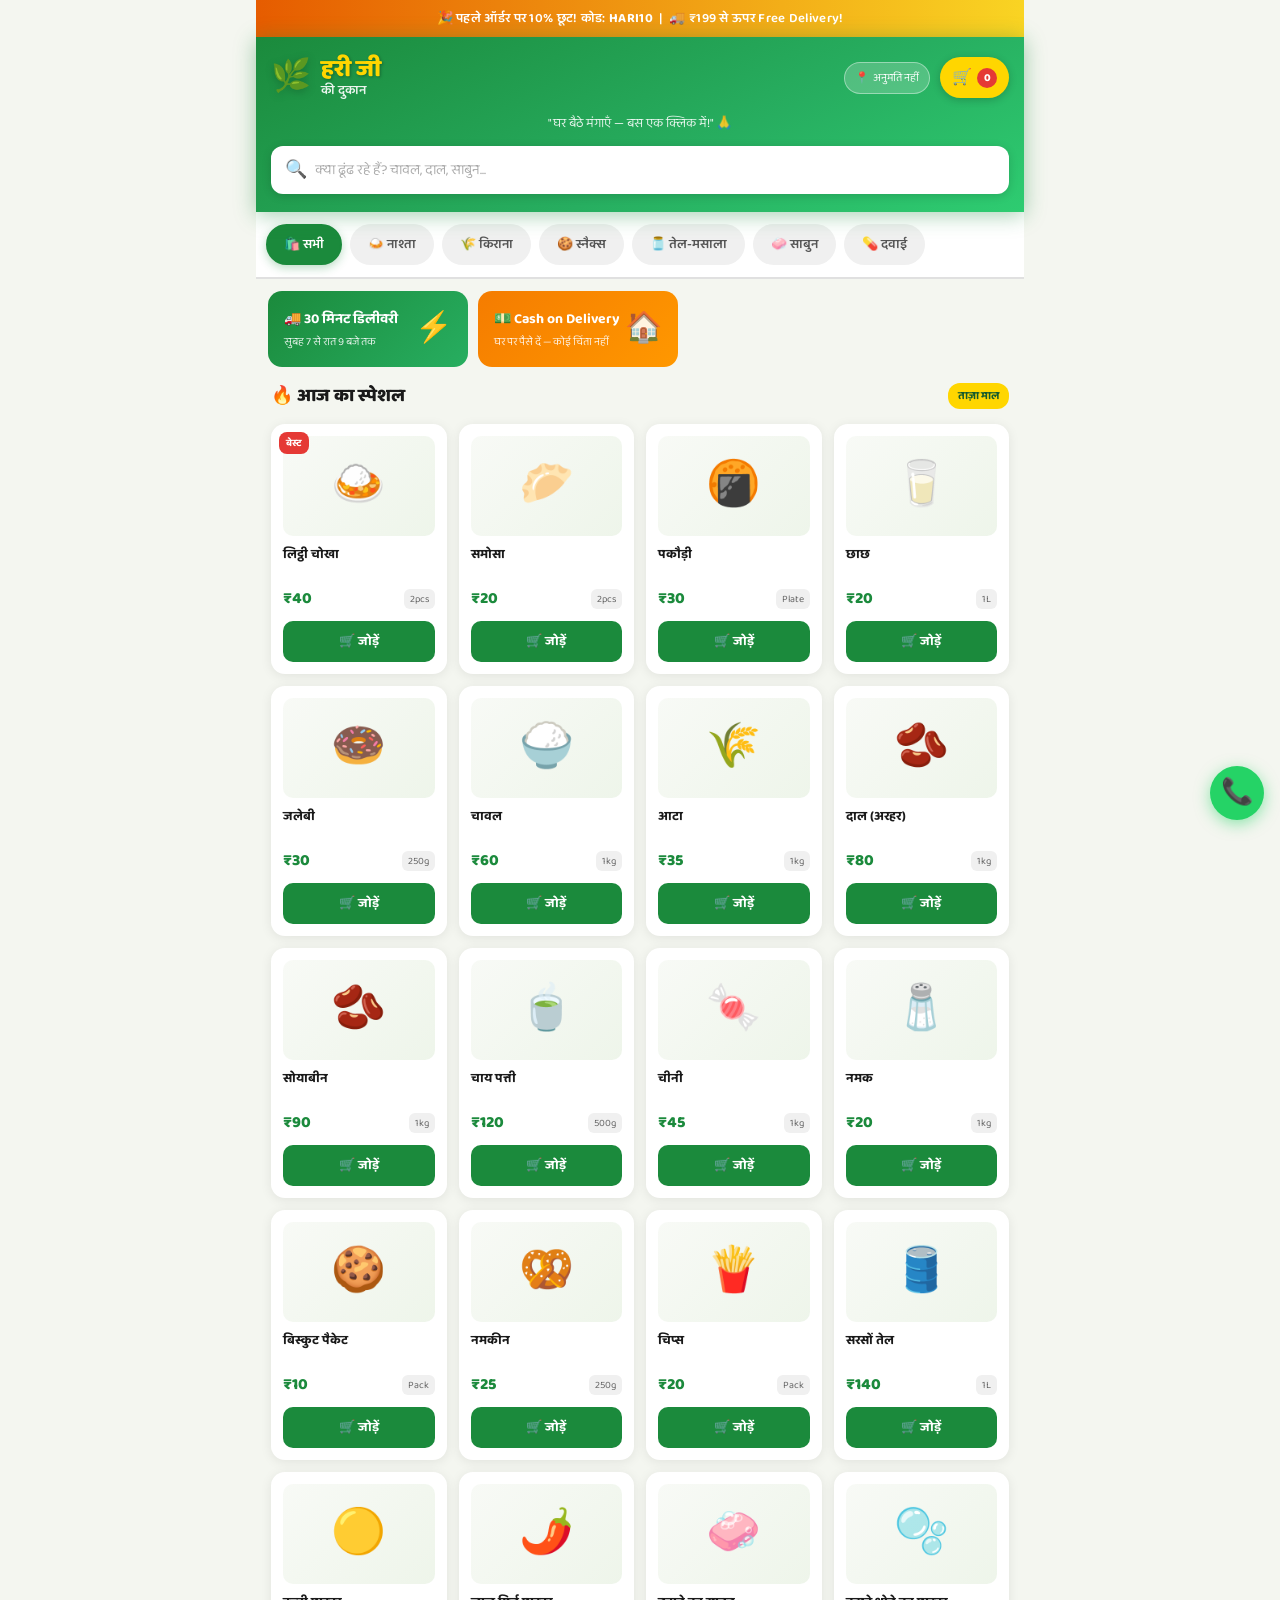
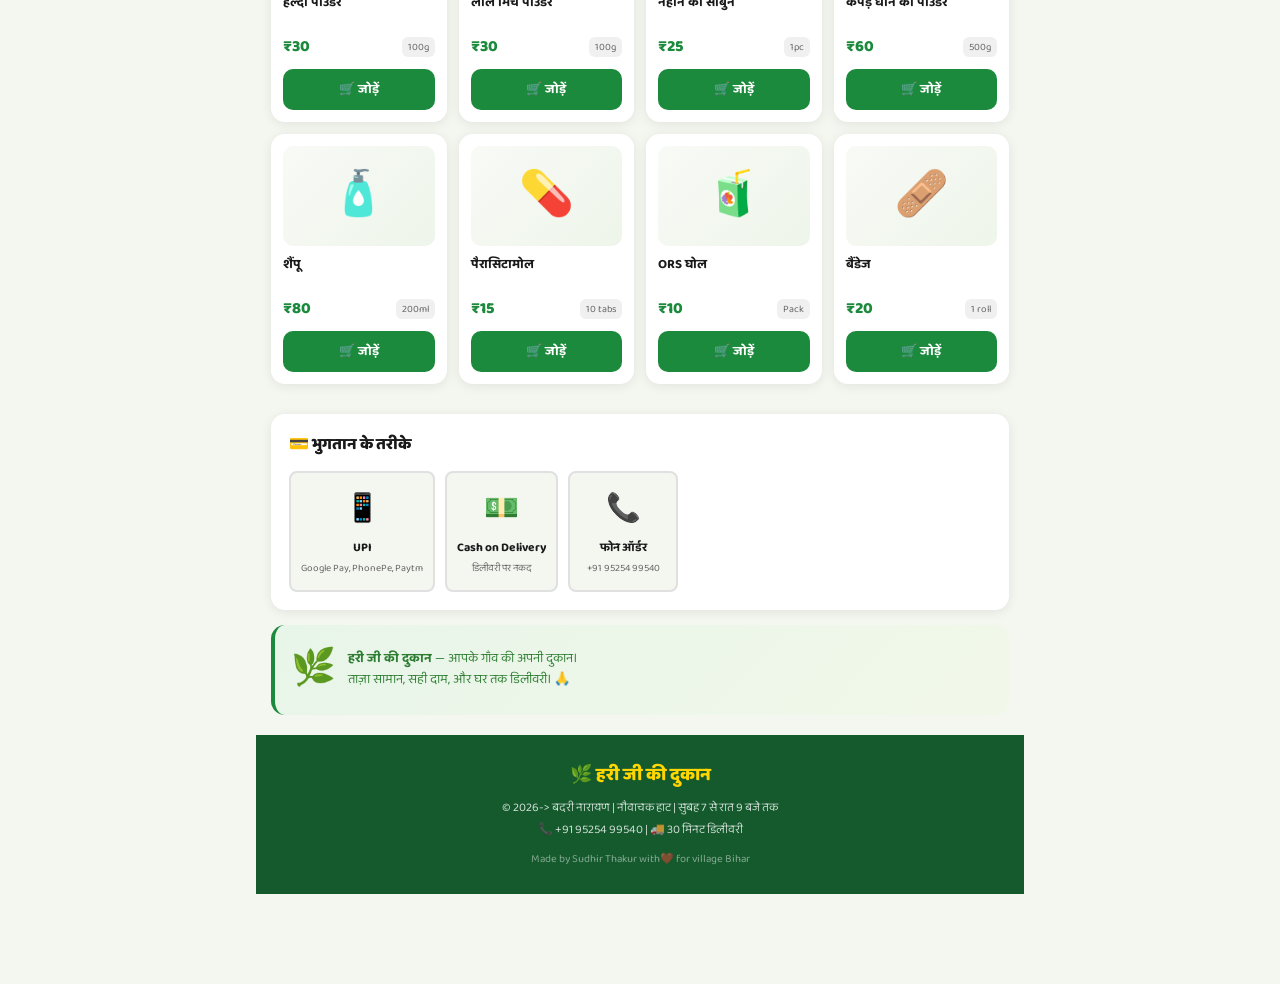
==== commit d660369f: "Update index.html Update name" ====
--- a/index.html
+++ b/index.html
@@ -273,10 +273,10 @@
 <footer>
     <div class="footer-inner">
         <div class="footer-logo">🌿 हरी जी की दुकान</div>
-        <p>© 2026 | बिहार | सुबह 7 से रात 9 बजे तक</p>
+        <p>© 2026-> बदरी नारायण | नौवाचक हाट | सुबह 7 से रात 9 बजे तक</p>
         <p>📞 +91 95254 99540 | 🚚 30 मिनट डिलीवरी</p>
         <div class="footer-links">
-            <span>Made with ❤️ for village India</span>
+            <span>Made by Sudhir Thakur with❤️ for village Bihar</span>
         </div>
     </div>
 </footer>
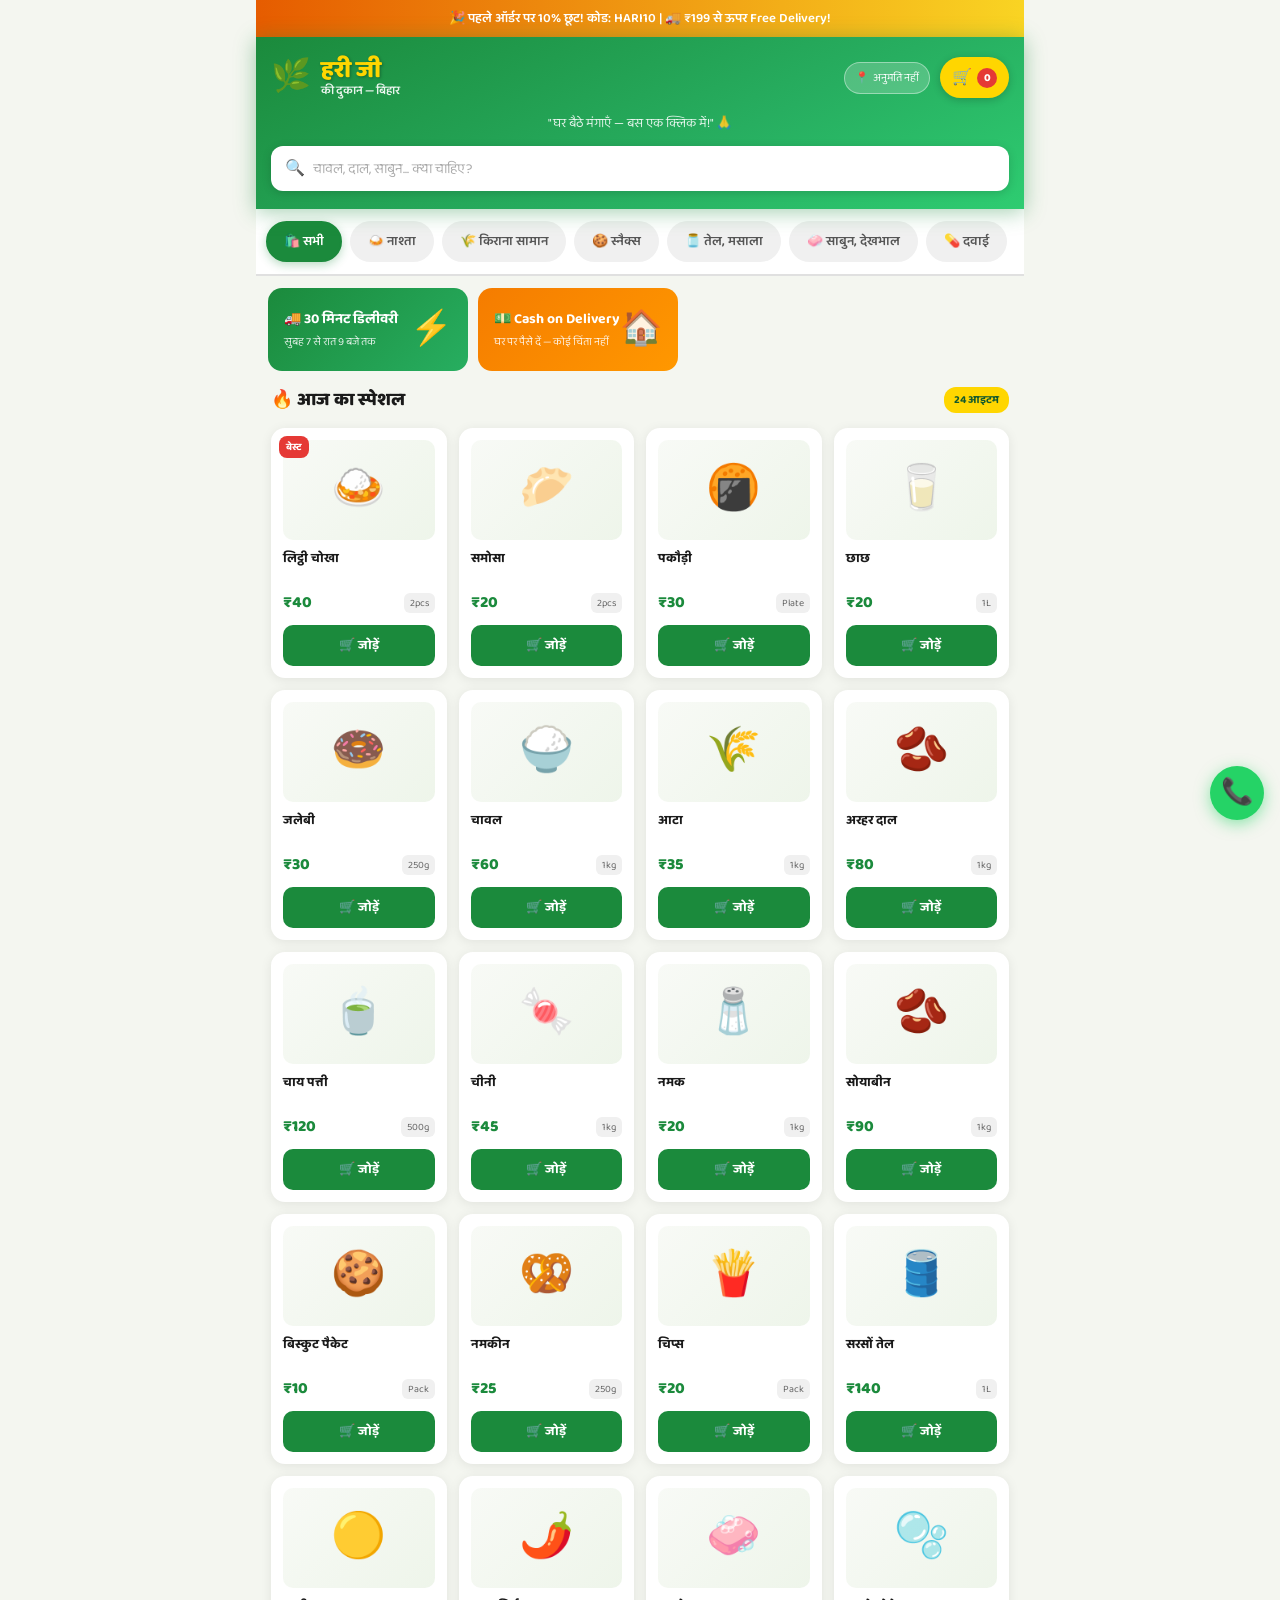
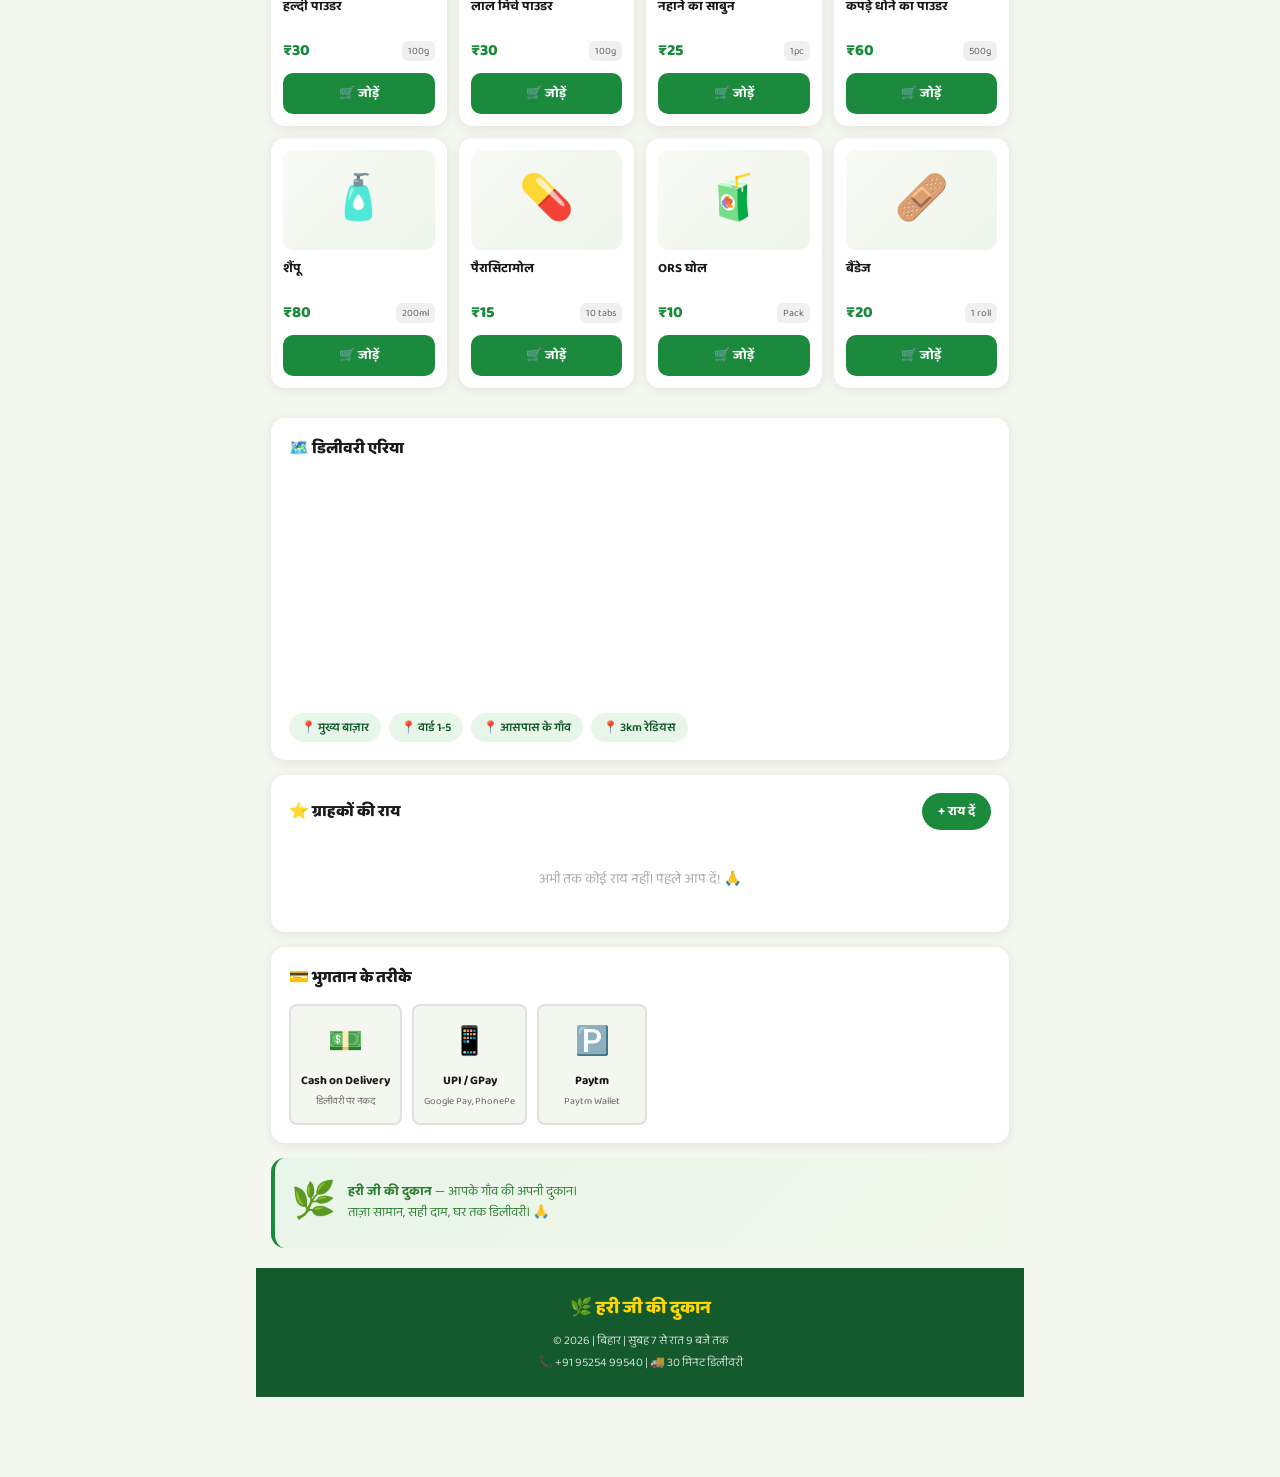
==== commit c4190ce7: "New version of hari ji with admin console" ====
--- a/index.html
+++ b/index.html
@@ -10,8 +10,8 @@
 </head>
 <body>
 
-<!-- TOP OFFER STRIP -->
-<div class="offer-strip">
+<!-- OFFER STRIP -->
+<div class="offer-strip" id="offer-strip">
     🎉 पहले ऑर्डर पर 10% छूट! कोड: <strong>HARI10</strong> &nbsp;|&nbsp; 🚚 ₹199 से ऊपर Free Delivery!
 </div>
 
@@ -22,12 +22,12 @@
             <div class="logo-icon">🌿</div>
             <div class="logo-text">
                 <span class="logo-main">हरी जी</span>
-                <span class="logo-sub">की दुकान</span>
+                <span class="logo-sub">की दुकान — बिहार</span>
             </div>
         </div>
         <div class="header-right">
             <div class="location-badge" id="location-status" onclick="getLocation()">
-                <span class="loc-icon">📍</span>
+                <span>📍</span>
                 <span id="loc-text">लोकेशन लें</span>
             </div>
             <div class="cart-icon" onclick="openCart()">
@@ -36,145 +36,115 @@
         </div>
     </div>
     <div class="slogan">"घर बैठे मंगाएँ — बस एक क्लिक में!" 🙏</div>
-
-    <!-- Search Bar -->
     <div class="search-bar">
-        <span class="search-icon">🔍</span>
-        <input type="text" id="search-input" placeholder="क्या ढूंढ रहे हैं? चावल, दाल, साबुन..." oninput="searchProducts()">
+        <span>🔍</span>
+        <input type="text" id="search-input" placeholder="चावल, दाल, साबुन... क्या चाहिए?" oninput="searchProducts()">
     </div>
 </header>
 
 <!-- CATEGORIES -->
-<div class="categories" id="categories">
+<div class="categories" id="cat-bar">
     <div class="cat-pill active" onclick="filterCat(this,'All')">🛍️ सभी</div>
-    <div class="cat-pill" onclick="filterCat(this,'नाश्ता')">🍛 नाश्ता</div>
-    <div class="cat-pill" onclick="filterCat(this,'किराना सामान')">🌾 किराना</div>
-    <div class="cat-pill" onclick="filterCat(this,'स्नैक्स')">🍪 स्नैक्स</div>
-    <div class="cat-pill" onclick="filterCat(this,'तेल, मसाला')">🫙 तेल-मसाला</div>
-    <div class="cat-pill" onclick="filterCat(this,'साबुन, देखभाल')">🧼 साबुन</div>
-    <div class="cat-pill" onclick="filterCat(this,'दवाई')">💊 दवाई</div>
-</div>
-
-<!-- BANNER -->
+</div>
+
+<!-- BANNERS -->
 <div class="banner-area">
     <div class="banner-card banner-green">
-        <div class="banner-text">
-            <div class="banner-title">🚚 30 मिनट डिलीवरी</div>
-            <div class="banner-sub">सुबह 7 से रात 9 बजे तक</div>
-        </div>
-        <div class="banner-emoji">⚡</div>
+        <div><div class="banner-title">🚚 30 मिनट डिलीवरी</div><div class="banner-sub">सुबह 7 से रात 9 बजे तक</div></div>
+        <span style="font-size:34px">⚡</span>
     </div>
     <div class="banner-card banner-orange">
-        <div class="banner-text">
-            <div class="banner-title">💵 Cash on Delivery</div>
-            <div class="banner-sub">घर पर पैसे दें — कोई चिंता नहीं</div>
-        </div>
-        <div class="banner-emoji">🏠</div>
-    </div>
-</div>
-
-<!-- MAIN CONTENT -->
+        <div><div class="banner-title">💵 Cash on Delivery</div><div class="banner-sub">घर पर पैसे दें — कोई चिंता नहीं</div></div>
+        <span style="font-size:34px">🏠</span>
+    </div>
+</div>
+
+<!-- MAIN -->
 <div class="container">
-
-    <!-- Special Offer Section -->
     <div class="section-header">
         <span class="section-title">🔥 आज का स्पेशल</span>
-        <span class="section-badge">ताज़ा माल</span>
-    </div>
-
+        <span class="section-badge" id="product-count-badge">लोड हो रहा है...</span>
+    </div>
     <div class="product-grid" id="product-list">
-        <div class="loading-wrap">
+        <div class="loading-wrap" style="grid-column:1/-1;text-align:center;padding:40px;">
             <div class="spinner"></div>
-            <p>प्रोडक्ट लोड हो रहे हैं...</p>
-        </div>
-    </div>
-
-    <!-- Empty state -->
-    <div class="empty-state" id="empty-state" style="display:none;">
-        <div class="empty-emoji">🔍</div>
+            <p style="margin-top:10px;color:#888">प्रोडक्ट लोड हो रहे हैं...</p>
+        </div>
+    </div>
+    <div class="empty-state" id="empty-state" style="display:none">
+        <div style="font-size:52px">🔍</div>
         <p>कोई प्रोडक्ट नहीं मिला</p>
         <button onclick="filterCat(document.querySelector('.cat-pill'),'All')">सभी देखें</button>
     </div>
 </div>
 
-<!-- PAYMENT INFO SECTION -->
+<!-- DELIVERY MAP -->
+<div class="map-section">
+    <h3 class="map-title">🗺️ डिलीवरी एरिया</h3>
+    <div class="map-wrap">
+        <iframe
+            src="https://www.google.com/maps/embed?pb=!1m18!1m12!1m3!1d14417.123456789!2d84.9!3d25.6!2m3!1f0!2f0!3f0!3m2!1i1024!2i768!4f13.1!3m3!1m2!1s0x0%3A0x0!2zMjXCsDM2JzAwLjAiTiA4NMKwNTQnMDAuMCJF!5e0!3m2!1shi!2sin!4v1234567890"
+            width="100%" height="220" style="border:0;border-radius:12px" allowfullscreen loading="lazy">
+        </iframe>
+    </div>
+    <div class="delivery-zones">
+        <div class="zone-tag">📍 मुख्य बाज़ार</div>
+        <div class="zone-tag">📍 वार्ड 1-5</div>
+        <div class="zone-tag">📍 आसपास के गाँव</div>
+        <div class="zone-tag">📍 3km रेडियस</div>
+    </div>
+</div>
+
+<!-- REVIEWS SECTION -->
+<div class="reviews-section">
+    <div class="reviews-header">
+        <h3>⭐ ग्राहकों की राय</h3>
+        <button class="add-review-btn" onclick="openModal('review-modal')">+ राय दें</button>
+    </div>
+    <div class="reviews-list" id="reviews-list">
+        <!-- loaded dynamically -->
+    </div>
+</div>
+
+<!-- PAYMENT INFO -->
 <div class="payment-section">
     <h3 class="pay-title">💳 भुगतान के तरीके</h3>
     <div class="pay-grid">
-        <div class="pay-card">
-            <div class="pay-icon">📱</div>
-            <div class="pay-name">UPI</div>
-            <div class="pay-desc">Google Pay, PhonePe, Paytm</div>
-        </div>
-        <div class="pay-card">
-            <div class="pay-icon">💵</div>
-            <div class="pay-name">Cash on Delivery</div>
-            <div class="pay-desc">डिलीवरी पर नकद</div>
-        </div>
-        <div class="pay-card">
-            <div class="pay-icon">📞</div>
-            <div class="pay-name">फोन ऑर्डर</div>
-            <div class="pay-desc">+91 95254 99540</div>
-        </div>
-    </div>
-</div>
-
-<!-- ABOUT SECTION -->
+        <div class="pay-card"><div class="pay-icon">💵</div><div class="pay-name">Cash on Delivery</div><div class="pay-desc">डिलीवरी पर नकद</div></div>
+        <div class="pay-card"><div class="pay-icon">📱</div><div class="pay-name">UPI / GPay</div><div class="pay-desc">Google Pay, PhonePe</div></div>
+        <div class="pay-card"><div class="pay-icon">🅿️</div><div class="pay-name">Paytm</div><div class="pay-desc">Paytm Wallet</div></div>
+    </div>
+</div>
+
 <div class="about-section">
     <div class="about-inner">
-        <div class="about-emoji">🌿</div>
-        <div>
-            <strong>हरी जी की दुकान</strong> — आपके गाँव की अपनी दुकान।<br>
-            ताज़ा सामान, सही दाम, और घर तक डिलीवरी। 🙏
-        </div>
-    </div>
-</div>
-
-<!-- FIXED BOTTOM: CART BAR (shows when cart has items) -->
-<div class="cart-bar" id="cart-bar" style="display:none;" onclick="openCart()">
+        <div style="font-size:36px">🌿</div>
+        <div><strong>हरी जी की दुकान</strong> — आपके गाँव की अपनी दुकान।<br>ताज़ा सामान, सही दाम, घर तक डिलीवरी। 🙏</div>
+    </div>
+</div>
+
+<!-- CART BAR -->
+<div class="cart-bar" id="cart-bar" style="display:none" onclick="openCart()">
     <span>🛒 <span id="cart-bar-count">0</span> आइटम</span>
-    <span>कुल: ₹<span id="cart-bar-total">0</span></span>
+    <span>₹<span id="cart-bar-total">0</span></span>
     <span class="cart-bar-btn">ऑर्डर करें →</span>
 </div>
 
-<!-- FLOATING CALL BUTTON -->
-<a href="tel:+919525499540" class="call-btn" title="फोन करें">📞</a>
-
-<!-- ===================== MODALS ===================== -->
+<!-- CALL BUTTON -->
+<a href="tel:+919525499540" class="call-btn">📞</a>
+
+<!-- ========== MODALS ========== -->
 
 <!-- Location Modal -->
 <div class="modal-overlay" id="location-modal">
     <div class="modal-box">
         <div class="modal-header">📍 आपकी लोकेशन</div>
-        <p id="location-text">लोकेशन मिल रही है...</p>
+        <p id="location-text" style="color:#555;text-align:center;margin-bottom:16px"></p>
         <button class="btn-primary" onclick="closeModal('location-modal')">ठीक है ✓</button>
     </div>
 </div>
 
-<!-- Cart Modal -->
-<div class="modal-overlay" id="cart-modal">
-    <div class="modal-box modal-large">
-        <div class="modal-header-row">
-            <span>🛒 आपका कार्ट</span>
-            <span class="modal-close" onclick="closeModal('cart-modal')">✕</span>
-        </div>
-        <div id="cart-items-list"></div>
-        <div class="cart-empty" id="cart-empty-msg">
-            <div style="font-size:48px">🛒</div>
-            <p>कार्ट खाली है — कुछ जोड़ें!</p>
-        </div>
-        <div class="cart-summary" id="cart-summary" style="display:none;">
-            <div class="cart-total-row">
-                <span>कुल राशि:</span>
-                <span class="cart-total-amount">₹<span id="cart-total">0</span></span>
-            </div>
-            <button class="btn-primary" onclick="proceedToCheckout()">✅ ऑर्डर करें</button>
-            <button class="btn-secondary" onclick="closeModal('cart-modal')">और देखें</button>
-        </div>
-    </div>
-</div>
-
-<!-- Quantity Modal (Add to Cart) -->
+<!-- Quantity Modal -->
 <div class="modal-overlay" id="quantity-modal">
     <div class="modal-box">
         <div class="modal-header-row">
@@ -182,105 +152,129 @@
             <span class="modal-close" onclick="closeModal('quantity-modal')">✕</span>
         </div>
         <div class="product-modal-info">
-            <div class="product-modal-img" id="modal-img">🛍️</div>
+            <div class="product-modal-img" id="modal-img"></div>
             <div>
                 <div class="product-modal-name" id="product-name-display"></div>
                 <div class="product-modal-price" id="product-price-display"></div>
             </div>
         </div>
         <div class="qty-row">
-            <span>मात्रा:</span>
+            <span style="font-size:15px;font-weight:700">मात्रा:</span>
             <div class="quantity-controls">
                 <button class="qty-btn" onclick="decreaseQty()">−</button>
                 <span class="qty-display" id="qty-display">1</span>
                 <button class="qty-btn" onclick="increaseQty()">+</button>
             </div>
         </div>
-        <div class="total-price-box">
-            कुल: <span id="total-display">₹0</span>
-        </div>
+        <div class="total-price-box">कुल: <span id="total-display">₹0</span></div>
         <button class="btn-primary" onclick="addToCart()">🛒 कार्ट में जोड़ें</button>
         <button class="btn-secondary" onclick="closeModal('quantity-modal')">रद्द करें</button>
     </div>
 </div>
 
-<!-- Checkout / Payment Modal -->
+<!-- Cart Modal -->
+<div class="modal-overlay" id="cart-modal">
+    <div class="modal-box modal-large">
+        <div class="modal-header-row">
+            <span>🛒 आपका कार्ट</span>
+            <span class="modal-close" onclick="closeModal('cart-modal')">✕</span>
+        </div>
+        <div id="cart-items-list"></div>
+        <div class="cart-empty" id="cart-empty-msg"><div style="font-size:48px">🛒</div><p>कार्ट खाली है!</p></div>
+        <div class="cart-summary" id="cart-summary" style="display:none">
+            <div class="cart-total-row">
+                <span>कुल राशि:</span>
+                <span style="color:var(--green);font-size:20px;font-weight:800">₹<span id="cart-total">0</span></span>
+            </div>
+            <button class="btn-primary" onclick="proceedToCheckout()">✅ ऑर्डर करें</button>
+            <button class="btn-secondary" onclick="closeModal('cart-modal')">और देखें</button>
+        </div>
+    </div>
+</div>
+
+<!-- Payment / Checkout Modal -->
 <div class="modal-overlay" id="payment-modal">
-    <div class="modal-box">
-        <div class="modal-header-row">
-            <span>💳 भुगतान चुनें</span>
+    <div class="modal-box modal-large">
+        <div class="modal-header-row">
+            <span>💳 ऑर्डर करें</span>
             <span class="modal-close" onclick="closeModal('payment-modal')">✕</span>
         </div>
-
-        <!-- Address Input -->
-        <div class="address-section">
-            <label class="field-label">🏠 डिलीवरी का पता *</label>
-            <textarea id="delivery-address" placeholder="अपना पूरा पता लिखें... जैसे: मकान नं. 5, मेन रोड, वार्ड 3, गाँव का नाम" rows="3"></textarea>
-        </div>
-
-        <div class="field-label">📦 ऑर्डर सारांश</div>
+        <label class="field-label">🏠 डिलीवरी का पता *</label>
+        <textarea id="delivery-address" placeholder="पूरा पता लिखें... जैसे: मकान नं. 5, मेन रोड, गाँव का नाम" rows="3"></textarea>
+
+        <label class="field-label" style="margin-top:12px">📦 ऑर्डर सारांश</label>
         <div id="checkout-summary"></div>
 
-        <div class="field-label" style="margin-top:15px;">💳 भुगतान का तरीका</div>
-
+        <label class="field-label" style="margin-top:12px">💳 भुगतान का तरीका</label>
         <div class="payment-options">
-            <label class="pay-option" id="opt-cod">
+            <label class="pay-option">
                 <input type="radio" name="payment" value="COD" checked>
                 <span class="pay-opt-icon">💵</span>
-                <div>
-                    <strong>Cash on Delivery</strong>
-                    <div class="pay-opt-sub">डिलीवरी पर नकद दें — सबसे आसान!</div>
-                </div>
+                <div><strong>Cash on Delivery</strong><div class="pay-opt-sub">डिलीवरी पर नकद — सबसे आसान!</div></div>
                 <span class="pay-badge">सबसे लोकप्रिय</span>
             </label>
-
-            <label class="pay-option" id="opt-upi">
+            <label class="pay-option">
                 <input type="radio" name="payment" value="UPI">
                 <span class="pay-opt-icon">📱</span>
-                <div>
-                    <strong>UPI Payment</strong>
-                    <div class="pay-opt-sub">Google Pay, PhonePe, Paytm</div>
-                </div>
+                <div><strong>UPI Payment</strong><div class="pay-opt-sub">Google Pay, PhonePe</div></div>
             </label>
-
-            <label class="pay-option" id="opt-paytm">
+            <label class="pay-option">
                 <input type="radio" name="payment" value="Paytm">
                 <span class="pay-opt-icon">🅿️</span>
-                <div>
-                    <strong>Paytm Wallet</strong>
-                    <div class="pay-opt-sub">Paytm से सीधे भुगतान</div>
-                </div>
+                <div><strong>Paytm</strong><div class="pay-opt-sub">Paytm Wallet से भुगतान</div></div>
             </label>
         </div>
-
-        <button class="btn-primary btn-whatsapp" onclick="confirmOrder()">
-            📲 WhatsApp पर ऑर्डर भेजें
-        </button>
+        <button class="btn-primary btn-whatsapp" onclick="confirmOrder()">📲 WhatsApp पर ऑर्डर भेजें</button>
         <button class="btn-secondary" onclick="closeModal('payment-modal')">वापस जाएं</button>
+    </div>
+</div>
+
+<!-- Review Modal -->
+<div class="modal-overlay" id="review-modal">
+    <div class="modal-box">
+        <div class="modal-header-row">
+            <span>⭐ अपनी राय दें</span>
+            <span class="modal-close" onclick="closeModal('review-modal')">✕</span>
+        </div>
+        <label class="field-label">आपका नाम</label>
+        <input type="text" id="review-name" placeholder="जैसे: रामजी, सुनीता देवी..." class="text-input">
+
+        <label class="field-label" style="margin-top:12px">रेटिंग दें</label>
+        <div class="star-selector" id="star-selector">
+            <span class="star" data-val="1" onclick="setRating(1)">★</span>
+            <span class="star" data-val="2" onclick="setRating(2)">★</span>
+            <span class="star" data-val="3" onclick="setRating(3)">★</span>
+            <span class="star" data-val="4" onclick="setRating(4)">★</span>
+            <span class="star" data-val="5" onclick="setRating(5)">★</span>
+        </div>
+
+        <label class="field-label" style="margin-top:12px">आपकी राय</label>
+        <textarea id="review-text" placeholder="सामान कैसा था? डिलीवरी कैसी रही?..." rows="3"></textarea>
+
+        <button class="btn-primary" style="margin-top:14px" onclick="submitReview()">✅ राय भेजें</button>
+        <button class="btn-secondary" onclick="closeModal('review-modal')">रद्द करें</button>
     </div>
 </div>
 
 <!-- Success Modal -->
 <div class="modal-overlay" id="success-modal">
-    <div class="modal-box" style="text-align:center;">
-        <div style="font-size:64px; margin-bottom:10px;">🎉</div>
-        <h3 style="color:#2E7D32; margin:0 0 10px;">ऑर्डर भेज दिया गया!</h3>
-        <p style="color:#555;">हरी जी जल्द ही आपसे संपर्क करेंगे।<br>30 मिनट में डिलीवरी होगी! 🚚</p>
-        <button class="btn-primary" onclick="closeModal('success-modal')">धन्यवाद 🙏</button>
+    <div class="modal-box" style="text-align:center">
+        <div style="font-size:64px;margin-bottom:8px">🎉</div>
+        <h3 style="color:#1B8A3C;margin:0 0 10px">ऑर्डर भेज दिया गया!</h3>
+        <p style="color:#555">हरी जी जल्द ही आपसे संपर्क करेंगे।<br>30 मिनट में डिलीवरी होगी! 🚚</p>
+        <button class="btn-primary" style="margin-top:16px" onclick="closeModal('success-modal')">धन्यवाद 🙏</button>
     </div>
 </div>
 
 <footer>
     <div class="footer-inner">
         <div class="footer-logo">🌿 हरी जी की दुकान</div>
-        <p>© 2026-> बदरी नारायण | नौवाचक हाट | सुबह 7 से रात 9 बजे तक</p>
+        <p>© 2026 | बिहार | सुबह 7 से रात 9 बजे तक</p>
         <p>📞 +91 95254 99540 | 🚚 30 मिनट डिलीवरी</p>
-        <div class="footer-links">
-            <span>Made by Sudhir Thakur with❤️ for village Bihar</span>
-        </div>
     </div>
 </footer>
 
+<script src="config.js"></script>
 <script src="script.js"></script>
 </body>
 </html>
--- a/style.css
+++ b/style.css
@@ -1,932 +1,148 @@
 :root {
-    --green: #1B8A3C;
-    --green-light: #27AE60;
-    --green-dark: #145a2d;
-    --orange: #F57C00;
-    --yellow: #FFD600;
-    --bg: #F4F6F0;
-    --white: #ffffff;
-    --text: #1a1a1a;
-    --text-muted: #666;
-    --border: #e0e0e0;
-    --shadow: 0 2px 12px rgba(0,0,0,0.08);
-    --radius: 14px;
-    --radius-sm: 8px;
-    --font-main: 'Baloo 2', 'Noto Sans Devanagari', sans-serif;
+    --green: #1B8A3C; --green-light: #27AE60; --green-dark: #145a2d;
+    --orange: #F57C00; --yellow: #FFD600; --bg: #F4F6F0;
+    --white: #fff; --text: #1a1a1a; --text-muted: #666; --border: #e0e0e0;
+    --shadow: 0 2px 12px rgba(0,0,0,0.08); --radius: 14px; --radius-sm: 8px;
+    --font: 'Baloo 2','Noto Sans Devanagari',sans-serif;
 }
+*{box-sizing:border-box;margin:0;padding:0}
+body{font-family:var(--font);background:var(--bg);color:var(--text);padding-bottom:80px;-webkit-tap-highlight-color:transparent}
+.offer-strip{background:linear-gradient(90deg,#e65c00,#f9d423);color:white;text-align:center;padding:8px 15px;font-size:13px;font-weight:600}
+header{background:linear-gradient(155deg,#1B8A3C 0%,#27AE60 60%,#2ECC71 100%);padding:15px 15px 18px;color:white;position:sticky;top:0;z-index:200;box-shadow:0 3px 20px rgba(27,138,60,.4)}
+.header-inner{display:flex;align-items:center;justify-content:space-between;margin-bottom:10px}
+.logo-wrap{display:flex;align-items:center;gap:10px}
+.logo-icon{font-size:32px;animation:sway 3s ease-in-out infinite}
+@keyframes sway{0%,100%{transform:rotate(-5deg)}50%{transform:rotate(5deg)}}
+.logo-text{display:flex;flex-direction:column;line-height:1.1}
+.logo-main{font-size:24px;font-weight:800;color:var(--yellow);text-shadow:1px 1px 3px rgba(0,0,0,.3)}
+.logo-sub{font-size:12px;color:rgba(255,255,255,.9);font-weight:600}
+.header-right{display:flex;align-items:center;gap:10px}
+.location-badge{background:rgba(255,255,255,.2);border:1px solid rgba(255,255,255,.4);padding:6px 10px;border-radius:20px;font-size:11px;cursor:pointer;display:flex;align-items:center;gap:4px;max-width:130px;overflow:hidden;white-space:nowrap;text-overflow:ellipsis}
+.cart-icon{background:var(--yellow);color:var(--green-dark);padding:8px 12px;border-radius:25px;font-size:16px;font-weight:800;cursor:pointer;display:flex;align-items:center;gap:5px;box-shadow:0 2px 8px rgba(0,0,0,.2)}
+.cart-count{background:#e53935;color:white;border-radius:50%;width:20px;height:20px;display:flex;align-items:center;justify-content:center;font-size:11px;font-weight:800}
+.slogan{font-size:13px;color:rgba(255,255,255,.9);margin-bottom:12px;text-align:center}
+.search-bar{background:white;border-radius:12px;display:flex;align-items:center;padding:10px 14px;gap:8px;box-shadow:0 2px 10px rgba(0,0,0,.15)}
+.search-bar input{border:none;outline:none;font-family:var(--font);font-size:14px;width:100%;color:var(--text)}
+.search-bar input::placeholder{color:#aaa}
+.categories{display:flex;overflow-x:auto;padding:12px 10px;gap:8px;background:white;border-bottom:2px solid var(--border);position:sticky;top:130px;z-index:150;scrollbar-width:none}
+.categories::-webkit-scrollbar{display:none}
+.cat-pill{background:#f0f0f0;padding:8px 16px;border-radius:25px;font-size:13px;font-weight:600;white-space:nowrap;cursor:pointer;color:#555;transition:all .25s ease;border:2px solid transparent}
+.cat-pill.active{background:var(--green);color:white;border-color:var(--green);box-shadow:0 3px 10px rgba(27,138,60,.3)}
+.banner-area{display:flex;gap:10px;padding:12px 12px 0;overflow-x:auto;scrollbar-width:none}
+.banner-area::-webkit-scrollbar{display:none}
+.banner-card{min-width:200px;border-radius:var(--radius);padding:14px 16px;display:flex;align-items:center;justify-content:space-between;color:white;flex-shrink:0}
+.banner-green{background:linear-gradient(135deg,#1B8A3C,#27AE60)}
+.banner-orange{background:linear-gradient(135deg,#F57C00,#FF9800)}
+.banner-title{font-size:14px;font-weight:700}
+.banner-sub{font-size:11px;opacity:.9;margin-top:3px}
+.container{padding:15px}
+.section-header{display:flex;align-items:center;justify-content:space-between;margin-bottom:14px}
+.section-title{font-size:18px;font-weight:800}
+.section-badge{background:var(--yellow);color:var(--green-dark);font-size:11px;font-weight:700;padding:4px 10px;border-radius:12px}
+.product-grid{display:grid;grid-template-columns:repeat(2,1fr);gap:12px}
+.product-card{background:white;border-radius:var(--radius);padding:12px;box-shadow:var(--shadow);animation:fadeUp .4s ease both;position:relative;overflow:hidden;transition:transform .2s}
+.product-card:active{transform:scale(.97)}
+@keyframes fadeUp{from{opacity:0;transform:translateY(18px)}to{opacity:1;transform:translateY(0)}}
+.product-badge{position:absolute;top:8px;left:8px;background:#e53935;color:white;font-size:10px;font-weight:700;padding:3px 7px;border-radius:8px;z-index:2}
+.product-img{width:100%;height:100px;background:linear-gradient(135deg,#f8faf6,#eef5ea);border-radius:10px;display:flex;align-items:center;justify-content:center;margin-bottom:10px;overflow:hidden}
+.product-name{font-size:13px;font-weight:700;line-height:1.4;margin-bottom:4px;min-height:36px}
+.product-price-row{display:flex;align-items:center;justify-content:space-between;margin-bottom:10px}
+.product-price{font-size:16px;font-weight:800;color:var(--green)}
+.product-unit{font-size:10px;color:var(--text-muted);background:#f0f0f0;padding:2px 6px;border-radius:6px}
+.order-btn{background:var(--green);color:white;border:none;width:100%;padding:10px;border-radius:10px;font-weight:700;font-size:13px;cursor:pointer;font-family:var(--font);display:flex;align-items:center;justify-content:center;gap:6px}
+.loading-wrap{text-align:center;padding:40px;color:#888}
+.spinner{border:4px solid #e0e0e0;border-top-color:var(--green);border-radius:50%;width:40px;height:40px;animation:spin .8s linear infinite;margin:0 auto 12px}
+@keyframes spin{to{transform:rotate(360deg)}}
+.empty-state{text-align:center;padding:50px 20px;color:var(--text-muted)}
+.empty-state button{margin-top:12px;background:var(--green);color:white;border:none;padding:10px 24px;border-radius:25px;font-family:var(--font);font-weight:700;cursor:pointer}
 
-* { box-sizing: border-box; margin: 0; padding: 0; }
+/* Map */
+.map-section{background:white;margin:15px;border-radius:var(--radius);padding:18px;box-shadow:var(--shadow)}
+.map-title{font-size:16px;font-weight:800;margin-bottom:12px}
+.map-wrap{border-radius:12px;overflow:hidden;margin-bottom:12px}
+.delivery-zones{display:flex;flex-wrap:wrap;gap:8px}
+.zone-tag{background:#E8F5E9;color:var(--green-dark);font-size:12px;font-weight:600;padding:5px 12px;border-radius:20px}
 
-body {
-    font-family: var(--font-main);
-    background: var(--bg);
-    color: var(--text);
-    padding-bottom: 90px;
-    -webkit-tap-highlight-color: transparent;
-}
+/* Reviews */
+.reviews-section{background:white;margin:15px;border-radius:var(--radius);padding:18px;box-shadow:var(--shadow)}
+.reviews-header{display:flex;align-items:center;justify-content:space-between;margin-bottom:14px}
+.reviews-header h3{font-size:16px;font-weight:800}
+.add-review-btn{background:var(--green);color:white;border:none;padding:8px 16px;border-radius:20px;font-family:var(--font);font-size:13px;font-weight:700;cursor:pointer}
+.review-card{background:var(--bg);border-radius:10px;padding:14px;margin-bottom:10px}
+.review-header{display:flex;justify-content:space-between;align-items:center;margin-bottom:6px}
+.review-name{font-weight:700;font-size:14px}
+.review-stars{color:#FFD600;font-size:16px}
+.review-text{font-size:13px;color:#555;line-height:1.5}
+.review-date{font-size:11px;color:#aaa;margin-top:6px}
+.no-reviews{text-align:center;padding:24px;color:#aaa;font-size:14px}
 
-/* ===== OFFER STRIP ===== */
-.offer-strip {
-    background: linear-gradient(90deg, #e65c00, #f9d423);
-    color: white;
-    text-align: center;
-    padding: 8px 15px;
-    font-size: 13px;
-    font-weight: 600;
-    letter-spacing: 0.3px;
-}
+/* Star selector */
+.star-selector{display:flex;gap:8px;font-size:32px;cursor:pointer}
+.star{color:#ddd;transition:color .15s}
+.star.active{color:#FFD600}
 
-/* ===== HEADER ===== */
-header {
-    background: linear-gradient(155deg, #1B8A3C 0%, #27AE60 60%, #2ECC71 100%);
-    padding: 15px 15px 18px;
-    color: white;
-    position: sticky;
-    top: 0;
-    z-index: 200;
-    box-shadow: 0 3px 20px rgba(27,138,60,0.4);
-}
+/* Payment section */
+.payment-section{background:white;margin:15px;border-radius:var(--radius);padding:18px;box-shadow:var(--shadow)}
+.pay-title{font-size:16px;font-weight:800;margin-bottom:14px}
+.pay-grid{display:flex;gap:10px;overflow-x:auto;scrollbar-width:none}
+.pay-card{min-width:110px;background:var(--bg);border-radius:var(--radius-sm);padding:14px 10px;text-align:center;border:2px solid var(--border);flex-shrink:0}
+.pay-icon{font-size:28px;margin-bottom:6px}
+.pay-name{font-size:12px;font-weight:700}
+.pay-desc{font-size:10px;color:var(--text-muted);margin-top:3px}
+.about-section{margin:0 15px 20px;background:linear-gradient(135deg,#e8f5e9,#f1f8e9);border-radius:var(--radius);padding:16px;border-left:4px solid var(--green)}
+.about-inner{display:flex;align-items:center;gap:12px;font-size:13px;color:#2E7D32;line-height:1.6}
+.cart-bar{position:fixed;bottom:0;left:0;right:0;background:var(--green-dark);color:white;display:flex;align-items:center;justify-content:space-between;padding:14px 18px;font-size:14px;font-weight:700;cursor:pointer;z-index:190;box-shadow:0 -3px 20px rgba(0,0,0,.2)}
+.cart-bar-btn{background:var(--yellow);color:var(--green-dark);padding:8px 16px;border-radius:25px;font-weight:800;font-size:13px}
+.call-btn{position:fixed;bottom:80px;right:16px;background:#25D366;color:white;width:54px;height:54px;border-radius:50%;display:flex;align-items:center;justify-content:center;font-size:26px;box-shadow:0 4px 15px rgba(37,211,102,.5);text-decoration:none;z-index:185;animation:pulsate 2.5s ease-in-out infinite}
+@keyframes pulsate{0%,100%{box-shadow:0 4px 15px rgba(37,211,102,.5)}50%{box-shadow:0 4px 25px rgba(37,211,102,.8),0 0 0 8px rgba(37,211,102,.1)}}
+footer{background:var(--green-dark);color:rgba(255,255,255,.8);text-align:center;padding:24px 20px;font-size:12px;line-height:1.8}
+.footer-logo{font-size:18px;font-weight:800;color:var(--yellow);margin-bottom:6px}
 
-.header-inner {
-    display: flex;
-    align-items: center;
-    justify-content: space-between;
-    margin-bottom: 10px;
-}
-
-.logo-wrap {
-    display: flex;
-    align-items: center;
-    gap: 10px;
-}
-
-.logo-icon {
-    font-size: 32px;
-    filter: drop-shadow(0 2px 4px rgba(0,0,0,0.2));
-    animation: sway 3s ease-in-out infinite;
-}
-
-@keyframes sway {
-    0%,100% { transform: rotate(-5deg); }
-    50% { transform: rotate(5deg); }
-}
-
-.logo-text {
-    display: flex;
-    flex-direction: column;
-    line-height: 1.1;
-}
-
-.logo-main {
-    font-size: 24px;
-    font-weight: 800;
-    color: var(--yellow);
-    text-shadow: 1px 1px 3px rgba(0,0,0,0.3);
-}
-
-.logo-sub {
-    font-size: 13px;
-    color: rgba(255,255,255,0.9);
-    font-weight: 600;
-}
-
-.header-right {
-    display: flex;
-    align-items: center;
-    gap: 10px;
-}
-
-.location-badge {
-    background: rgba(255,255,255,0.2);
-    border: 1px solid rgba(255,255,255,0.4);
-    padding: 6px 10px;
-    border-radius: 20px;
-    font-size: 11px;
-    cursor: pointer;
-    display: flex;
-    align-items: center;
-    gap: 4px;
-    max-width: 130px;
-    overflow: hidden;
-    white-space: nowrap;
-    text-overflow: ellipsis;
-    transition: background 0.2s;
-}
-
-.location-badge:hover { background: rgba(255,255,255,0.3); }
-
-.cart-icon {
-    position: relative;
-    background: var(--yellow);
-    color: var(--green-dark);
-    padding: 8px 12px;
-    border-radius: 25px;
-    font-size: 16px;
-    font-weight: 800;
-    cursor: pointer;
-    display: flex;
-    align-items: center;
-    gap: 5px;
-    box-shadow: 0 2px 8px rgba(0,0,0,0.2);
-    transition: transform 0.2s;
-}
-
-.cart-icon:active { transform: scale(0.95); }
-
-.cart-count {
-    background: #e53935;
-    color: white;
-    border-radius: 50%;
-    width: 20px;
-    height: 20px;
-    display: flex;
-    align-items: center;
-    justify-content: center;
-    font-size: 11px;
-    font-weight: 800;
-}
-
-.slogan {
-    font-size: 13px;
-    color: rgba(255,255,255,0.9);
-    margin-bottom: 12px;
-    text-align: center;
-}
-
-/* ===== SEARCH BAR ===== */
-.search-bar {
-    background: white;
-    border-radius: 12px;
-    display: flex;
-    align-items: center;
-    padding: 10px 14px;
-    gap: 8px;
-    box-shadow: 0 2px 10px rgba(0,0,0,0.15);
-}
-
-.search-icon { font-size: 18px; }
-
-.search-bar input {
-    border: none;
-    outline: none;
-    font-family: var(--font-main);
-    font-size: 14px;
-    width: 100%;
-    color: var(--text);
-}
-
-.search-bar input::placeholder { color: #aaa; }
-
-/* ===== CATEGORIES ===== */
-.categories {
-    display: flex;
-    overflow-x: auto;
-    padding: 12px 10px;
-    gap: 8px;
-    background: white;
-    border-bottom: 2px solid var(--border);
-    scrollbar-width: none;
-    position: sticky;
-    top: 130px;
-    z-index: 150;
-}
-
-.categories::-webkit-scrollbar { display: none; }
-
-.cat-pill {
-    background: #f0f0f0;
-    padding: 8px 16px;
-    border-radius: 25px;
-    font-size: 13px;
-    font-weight: 600;
-    white-space: nowrap;
-    cursor: pointer;
-    color: #555;
-    transition: all 0.25s ease;
-    border: 2px solid transparent;
-    user-select: none;
-}
-
-.cat-pill:hover {
-    border-color: var(--green);
-    color: var(--green);
-}
-
-.cat-pill.active {
-    background: var(--green);
-    color: white;
-    border-color: var(--green);
-    box-shadow: 0 3px 10px rgba(27,138,60,0.3);
-}
-
-/* ===== BANNER AREA ===== */
-.banner-area {
-    display: flex;
-    gap: 10px;
-    padding: 12px 12px 0;
-    overflow-x: auto;
-    scrollbar-width: none;
-}
-
-.banner-area::-webkit-scrollbar { display: none; }
-
-.banner-card {
-    min-width: 200px;
-    border-radius: var(--radius);
-    padding: 14px 16px;
-    display: flex;
-    align-items: center;
-    justify-content: space-between;
-    color: white;
-    flex-shrink: 0;
-}
-
-.banner-green { background: linear-gradient(135deg, #1B8A3C, #27AE60); }
-.banner-orange { background: linear-gradient(135deg, #F57C00, #FF9800); }
-
-.banner-title { font-size: 14px; font-weight: 700; }
-.banner-sub { font-size: 11px; opacity: 0.9; margin-top: 3px; }
-.banner-emoji { font-size: 30px; }
-
-/* ===== CONTAINER ===== */
-.container { padding: 15px; }
-
-.section-header {
-    display: flex;
-    align-items: center;
-    justify-content: space-between;
-    margin-bottom: 14px;
-}
-
-.section-title {
-    font-size: 18px;
-    font-weight: 800;
-    color: var(--text);
-}
-
-.section-badge {
-    background: var(--yellow);
-    color: var(--green-dark);
-    font-size: 11px;
-    font-weight: 700;
-    padding: 4px 10px;
-    border-radius: 12px;
-}
-
-/* ===== PRODUCT GRID ===== */
-.product-grid {
-    display: grid;
-    grid-template-columns: repeat(2, 1fr);
-    gap: 12px;
-}
-
-.product-card {
-    background: var(--white);
-    border-radius: var(--radius);
-    padding: 12px;
-    box-shadow: var(--shadow);
-    transition: transform 0.25s, box-shadow 0.25s;
-    animation: fadeUp 0.4s ease both;
-    position: relative;
-    overflow: hidden;
-}
-
-.product-card:active { transform: scale(0.97); }
-
-@keyframes fadeUp {
-    from { opacity: 0; transform: translateY(18px); }
-    to { opacity: 1; transform: translateY(0); }
-}
-
-.product-badge {
-    position: absolute;
-    top: 8px;
-    left: 8px;
-    background: #e53935;
-    color: white;
-    font-size: 10px;
-    font-weight: 700;
-    padding: 3px 7px;
-    border-radius: 8px;
-    z-index: 2;
-}
-
-.product-img {
-    width: 100%;
-    height: 100px;
-    background: linear-gradient(135deg, #f8faf6, #eef5ea);
-    border-radius: 10px;
-    display: flex;
-    align-items: center;
-    justify-content: center;
-    font-size: 44px;
-    margin-bottom: 10px;
-}
-
-.product-name {
-    font-size: 13px;
-    font-weight: 700;
-    color: var(--text);
-    line-height: 1.4;
-    margin-bottom: 4px;
-    min-height: 36px;
-}
-
-.product-price-row {
-    display: flex;
-    align-items: center;
-    justify-content: space-between;
-    margin-bottom: 10px;
-}
-
-.product-price {
-    font-size: 16px;
-    font-weight: 800;
-    color: var(--green);
-}
-
-.product-unit {
-    font-size: 10px;
-    color: var(--text-muted);
-    background: #f0f0f0;
-    padding: 2px 6px;
-    border-radius: 6px;
-}
-
-.order-btn {
-    background: var(--green);
-    color: white;
-    border: none;
-    width: 100%;
-    padding: 10px;
-    border-radius: 10px;
-    font-weight: 700;
-    font-size: 13px;
-    cursor: pointer;
-    font-family: var(--font-main);
-    transition: background 0.2s, transform 0.15s;
-    display: flex;
-    align-items: center;
-    justify-content: center;
-    gap: 6px;
-}
-
-.order-btn:active { background: var(--green-dark); transform: scale(0.97); }
-
-/* Out of stock */
-.out-of-stock .order-btn {
-    background: #ccc;
-    cursor: not-allowed;
-}
-
-/* ===== LOADING ===== */
-.loading-wrap {
-    grid-column: 1/-1;
-    text-align: center;
-    padding: 40px 20px;
-    color: var(--text-muted);
-}
-
-.spinner {
-    border: 4px solid #e0e0e0;
-    border-top-color: var(--green);
-    border-radius: 50%;
-    width: 40px;
-    height: 40px;
-    animation: spin 0.8s linear infinite;
-    margin: 0 auto 12px;
-}
-
-@keyframes spin { to { transform: rotate(360deg); } }
-
-/* ===== EMPTY STATE ===== */
-.empty-state {
-    grid-column: 1/-1;
-    text-align: center;
-    padding: 50px 20px;
-    color: var(--text-muted);
-}
-
-.empty-emoji { font-size: 56px; margin-bottom: 12px; }
-
-.empty-state button {
-    margin-top: 12px;
-    background: var(--green);
-    color: white;
-    border: none;
-    padding: 10px 24px;
-    border-radius: 25px;
-    font-family: var(--font-main);
-    font-weight: 700;
-    cursor: pointer;
-}
-
-/* ===== PAYMENT SECTION ===== */
-.payment-section {
-    background: white;
-    margin: 15px;
-    border-radius: var(--radius);
-    padding: 18px;
-    box-shadow: var(--shadow);
-}
-
-.pay-title {
-    font-size: 16px;
-    font-weight: 800;
-    color: var(--text);
-    margin-bottom: 14px;
-}
-
-.pay-grid {
-    display: flex;
-    gap: 10px;
-    overflow-x: auto;
-    scrollbar-width: none;
-}
-
-.pay-grid::-webkit-scrollbar { display: none; }
-
-.pay-card {
-    min-width: 110px;
-    background: var(--bg);
-    border-radius: var(--radius-sm);
-    padding: 14px 10px;
-    text-align: center;
-    border: 2px solid var(--border);
-    flex-shrink: 0;
-}
-
-.pay-icon { font-size: 28px; margin-bottom: 6px; }
-.pay-name { font-size: 12px; font-weight: 700; color: var(--text); }
-.pay-desc { font-size: 10px; color: var(--text-muted); margin-top: 3px; }
-
-/* ===== ABOUT SECTION ===== */
-.about-section {
-    margin: 0 15px 20px;
-    background: linear-gradient(135deg, #e8f5e9, #f1f8e9);
-    border-radius: var(--radius);
-    padding: 16px;
-    border-left: 4px solid var(--green);
-}
-
-.about-inner {
-    display: flex;
-    align-items: center;
-    gap: 12px;
-    font-size: 13px;
-    color: #2E7D32;
-    line-height: 1.6;
-}
-
-.about-emoji { font-size: 36px; flex-shrink: 0; }
-
-/* ===== CART BAR ===== */
-.cart-bar {
-    position: fixed;
-    bottom: 0;
-    left: 0;
-    right: 0;
-    background: var(--green-dark);
-    color: white;
-    display: flex;
-    align-items: center;
-    justify-content: space-between;
-    padding: 14px 18px;
-    font-size: 14px;
-    font-weight: 700;
-    cursor: pointer;
-    z-index: 190;
-    box-shadow: 0 -3px 20px rgba(0,0,0,0.2);
-}
-
-.cart-bar-btn {
-    background: var(--yellow);
-    color: var(--green-dark);
-    padding: 8px 16px;
-    border-radius: 25px;
-    font-weight: 800;
-    font-size: 13px;
-}
-
-/* ===== CALL BUTTON ===== */
-.call-btn {
-    position: fixed;
-    bottom: 80px;
-    right: 16px;
-    background: #25D366;
-    color: white;
-    width: 54px;
-    height: 54px;
-    border-radius: 50%;
-    display: flex;
-    align-items: center;
-    justify-content: center;
-    font-size: 26px;
-    box-shadow: 0 4px 15px rgba(37,211,102,0.5);
-    text-decoration: none;
-    z-index: 185;
-    animation: pulsate 2.5s ease-in-out infinite;
-}
-
-@keyframes pulsate {
-    0%,100% { box-shadow: 0 4px 15px rgba(37,211,102,0.5); }
-    50% { box-shadow: 0 4px 25px rgba(37,211,102,0.8), 0 0 0 8px rgba(37,211,102,0.1); }
-}
-
-/* ===== FOOTER ===== */
-footer {
-    background: var(--green-dark);
-    color: rgba(255,255,255,0.8);
-    text-align: center;
-    padding: 24px 20px;
-    font-size: 12px;
-    line-height: 1.8;
-}
-
-.footer-logo {
-    font-size: 18px;
-    font-weight: 800;
-    color: var(--yellow);
-    margin-bottom: 6px;
-}
-
-.footer-links { margin-top: 10px; opacity: 0.6; font-size: 11px; }
-
-/* ===== MODALS ===== */
-.modal-overlay {
-    display: none;
-    position: fixed;
-    inset: 0;
-    background: rgba(0,0,0,0.7);
-    z-index: 1000;
-    align-items: flex-end;
-    justify-content: center;
-    padding: 0;
-    backdrop-filter: blur(3px);
-}
-
-.modal-overlay.active { display: flex; }
-
-.modal-box {
-    background: white;
-    border-radius: 20px 20px 0 0;
-    padding: 22px 18px 30px;
-    width: 100%;
-    max-height: 90vh;
-    overflow-y: auto;
-    animation: slideUp 0.3s cubic-bezier(0.34, 1.56, 0.64, 1);
-}
-
-.modal-large { max-height: 80vh; }
-
-@keyframes slideUp {
-    from { transform: translateY(100%); opacity: 0; }
-    to { transform: translateY(0); opacity: 1; }
-}
-
-.modal-header {
-    font-size: 18px;
-    font-weight: 800;
-    color: var(--green-dark);
-    margin-bottom: 14px;
-    text-align: center;
-}
-
-.modal-header-row {
-    display: flex;
-    align-items: center;
-    justify-content: space-between;
-    font-size: 17px;
-    font-weight: 800;
-    color: var(--green-dark);
-    margin-bottom: 16px;
-    padding-bottom: 12px;
-    border-bottom: 2px solid var(--border);
-}
-
-.modal-close {
-    cursor: pointer;
-    width: 30px;
-    height: 30px;
-    background: #f0f0f0;
-    border-radius: 50%;
-    display: flex;
-    align-items: center;
-    justify-content: center;
-    font-size: 14px;
-    font-weight: 700;
-}
-
-/* Product info in modal */
-.product-modal-info {
-    display: flex;
-    align-items: center;
-    gap: 14px;
-    background: var(--bg);
-    border-radius: var(--radius-sm);
-    padding: 12px;
-    margin-bottom: 16px;
-}
-
-.product-modal-img {
-    font-size: 44px;
-    width: 70px;
-    height: 70px;
-    background: white;
-    border-radius: 10px;
-    display: flex;
-    align-items: center;
-    justify-content: center;
-    flex-shrink: 0;
-}
-
-.product-modal-name {
-    font-size: 15px;
-    font-weight: 700;
-    color: var(--text);
-    margin-bottom: 4px;
-}
-
-.product-modal-price {
-    font-size: 13px;
-    color: var(--text-muted);
-}
-
-/* Qty row */
-.qty-row {
-    display: flex;
-    align-items: center;
-    justify-content: space-between;
-    margin: 14px 0;
-    font-size: 15px;
-    font-weight: 700;
-}
-
-.quantity-controls {
-    display: flex;
-    align-items: center;
-    gap: 16px;
-    background: var(--bg);
-    padding: 6px 12px;
-    border-radius: 30px;
-}
-
-.qty-btn {
-    width: 34px;
-    height: 34px;
-    border-radius: 50%;
-    border: none;
-    background: var(--green);
-    color: white;
-    font-size: 22px;
-    font-weight: 700;
-    cursor: pointer;
-    display: flex;
-    align-items: center;
-    justify-content: center;
-    line-height: 1;
-    transition: background 0.2s;
-}
-
-.qty-btn:active { background: var(--green-dark); }
-
-.qty-display {
-    font-size: 22px;
-    font-weight: 800;
-    color: var(--green-dark);
-    min-width: 30px;
-    text-align: center;
-}
-
-.total-price-box {
-    background: linear-gradient(135deg, #e8f5e9, #f1f8e9);
-    border: 2px solid var(--green);
-    border-radius: 12px;
-    padding: 14px;
-    text-align: center;
-    font-size: 20px;
-    font-weight: 800;
-    color: var(--green-dark);
-    margin-bottom: 16px;
-}
-
-/* Buttons */
-.btn-primary {
-    width: 100%;
-    background: var(--green);
-    color: white;
-    border: none;
-    padding: 15px;
-    border-radius: 12px;
-    font-family: var(--font-main);
-    font-size: 16px;
-    font-weight: 700;
-    cursor: pointer;
-    margin-bottom: 10px;
-    transition: background 0.2s, transform 0.15s;
-}
-
-.btn-primary:active { background: var(--green-dark); transform: scale(0.98); }
-
-.btn-whatsapp {
-    background: #25D366;
-}
-
-.btn-whatsapp:active { background: #128C7E; }
-
-.btn-secondary {
-    width: 100%;
-    background: #f0f0f0;
-    color: #555;
-    border: none;
-    padding: 13px;
-    border-radius: 12px;
-    font-family: var(--font-main);
-    font-size: 14px;
-    font-weight: 700;
-    cursor: pointer;
-    transition: background 0.2s;
-}
-
-.btn-secondary:active { background: #e0e0e0; }
-
-/* Cart items */
-.cart-item {
-    display: flex;
-    align-items: center;
-    gap: 12px;
-    padding: 12px 0;
-    border-bottom: 1px solid var(--border);
-}
-
-.cart-item-img {
-    font-size: 30px;
-    width: 50px;
-    height: 50px;
-    background: var(--bg);
-    border-radius: 8px;
-    display: flex;
-    align-items: center;
-    justify-content: center;
-    flex-shrink: 0;
-}
-
-.cart-item-info { flex: 1; }
-.cart-item-name { font-size: 14px; font-weight: 700; margin-bottom: 3px; }
-.cart-item-price { font-size: 13px; color: var(--text-muted); }
-
-.cart-item-controls {
-    display: flex;
-    align-items: center;
-    gap: 10px;
-}
-
-.cart-item-controls button {
-    width: 28px;
-    height: 28px;
-    border-radius: 50%;
-    border: 2px solid var(--green);
-    background: white;
-    color: var(--green);
-    font-size: 16px;
-    font-weight: 700;
-    cursor: pointer;
-    display: flex;
-    align-items: center;
-    justify-content: center;
-}
-
-.cart-item-qty {
-    font-size: 15px;
-    font-weight: 700;
-    color: var(--green-dark);
-    min-width: 20px;
-    text-align: center;
-}
-
-.cart-item-total {
-    font-size: 14px;
-    font-weight: 800;
-    color: var(--green);
-    min-width: 55px;
-    text-align: right;
-}
-
-.cart-empty { text-align: center; padding: 30px 20px; color: var(--text-muted); }
-
-.cart-summary { padding-top: 14px; border-top: 2px solid var(--border); margin-top: 10px; }
-
-.cart-total-row {
-    display: flex;
-    justify-content: space-between;
-    font-size: 18px;
-    font-weight: 800;
-    color: var(--text);
-    margin-bottom: 14px;
-}
-
-.cart-total-amount { color: var(--green); }
-
-/* Address & checkout */
-.address-section { margin-bottom: 14px; }
-
-.field-label {
-    font-size: 13px;
-    font-weight: 700;
-    color: var(--text-muted);
-    margin-bottom: 8px;
-    display: block;
-}
-
-textarea {
-    width: 100%;
-    border: 2px solid var(--border);
-    border-radius: 10px;
-    padding: 12px;
-    font-family: var(--font-main);
-    font-size: 14px;
-    color: var(--text);
-    resize: none;
-    outline: none;
-    transition: border-color 0.2s;
-}
-
-textarea:focus { border-color: var(--green); }
-
-/* Payment options */
-.payment-options { display: flex; flex-direction: column; gap: 10px; margin-bottom: 16px; }
-
-.pay-option {
-    display: flex;
-    align-items: center;
-    gap: 12px;
-    border: 2px solid var(--border);
-    border-radius: 12px;
-    padding: 13px 14px;
-    cursor: pointer;
-    transition: border-color 0.2s, background 0.2s;
-    position: relative;
-}
-
-.pay-option:has(input:checked) {
-    border-color: var(--green);
-    background: #f0faf4;
-}
-
-.pay-option input[type="radio"] { display: none; }
-
-.pay-opt-icon { font-size: 26px; flex-shrink: 0; }
-
-.pay-opt-sub { font-size: 11px; color: var(--text-muted); margin-top: 2px; }
-
-.pay-badge {
-    position: absolute;
-    top: -8px;
-    right: 12px;
-    background: var(--orange);
-    color: white;
-    font-size: 9px;
-    font-weight: 700;
-    padding: 2px 8px;
-    border-radius: 10px;
-}
-
-/* Checkout summary */
-#checkout-summary {
-    background: var(--bg);
-    border-radius: 10px;
-    padding: 12px;
-    font-size: 13px;
-}
-
-.checkout-item {
-    display: flex;
-    justify-content: space-between;
-    padding: 4px 0;
-    border-bottom: 1px solid var(--border);
-}
-
-.checkout-item:last-child { border-bottom: none; }
-
-.checkout-total {
-    display: flex;
-    justify-content: space-between;
-    font-size: 15px;
-    font-weight: 800;
-    color: var(--green-dark);
-    padding-top: 8px;
-    margin-top: 4px;
-}
-
-/* ===== RESPONSIVE ===== */
-@media (min-width: 480px) {
-    .product-grid { grid-template-columns: repeat(3, 1fr); }
-    .modal-box { max-width: 420px; border-radius: 20px; margin: auto; }
-    .modal-overlay { align-items: center; padding: 20px; }
-}
-
-@media (min-width: 768px) {
-    .product-grid { grid-template-columns: repeat(4, 1fr); }
-    body { max-width: 768px; margin: 0 auto; }
-    header { border-radius: 0; }
-}
+/* Modals */
+.modal-overlay{display:none;position:fixed;inset:0;background:rgba(0,0,0,.7);z-index:1000;align-items:flex-end;justify-content:center;backdrop-filter:blur(3px)}
+.modal-overlay.active{display:flex}
+.modal-box{background:white;border-radius:20px 20px 0 0;padding:22px 18px 30px;width:100%;max-height:90vh;overflow-y:auto;animation:slideUp .3s cubic-bezier(.34,1.56,.64,1)}
+.modal-large{max-height:80vh}
+@keyframes slideUp{from{transform:translateY(100%);opacity:0}to{transform:translateY(0);opacity:1}}
+.modal-header{font-size:18px;font-weight:800;color:var(--green-dark);margin-bottom:14px;text-align:center}
+.modal-header-row{display:flex;align-items:center;justify-content:space-between;font-size:17px;font-weight:800;color:var(--green-dark);margin-bottom:16px;padding-bottom:12px;border-bottom:2px solid var(--border)}
+.modal-close{cursor:pointer;width:30px;height:30px;background:#f0f0f0;border-radius:50%;display:flex;align-items:center;justify-content:center;font-size:14px;font-weight:700}
+.product-modal-info{display:flex;align-items:center;gap:14px;background:var(--bg);border-radius:var(--radius-sm);padding:12px;margin-bottom:16px}
+.product-modal-img{font-size:44px;width:70px;height:70px;background:white;border-radius:10px;display:flex;align-items:center;justify-content:center;flex-shrink:0;overflow:hidden}
+.product-modal-name{font-size:15px;font-weight:700;margin-bottom:4px}
+.product-modal-price{font-size:13px;color:var(--text-muted)}
+.qty-row{display:flex;align-items:center;justify-content:space-between;margin:14px 0}
+.quantity-controls{display:flex;align-items:center;gap:16px;background:var(--bg);padding:6px 12px;border-radius:30px}
+.qty-btn{width:34px;height:34px;border-radius:50%;border:none;background:var(--green);color:white;font-size:22px;font-weight:700;cursor:pointer;display:flex;align-items:center;justify-content:center;line-height:1}
+.qty-display{font-size:22px;font-weight:800;color:var(--green-dark);min-width:30px;text-align:center}
+.total-price-box{background:linear-gradient(135deg,#e8f5e9,#f1f8e9);border:2px solid var(--green);border-radius:12px;padding:14px;text-align:center;font-size:20px;font-weight:800;color:var(--green-dark);margin-bottom:16px}
+.btn-primary{width:100%;background:var(--green);color:white;border:none;padding:15px;border-radius:12px;font-family:var(--font);font-size:16px;font-weight:700;cursor:pointer;margin-bottom:10px}
+.btn-whatsapp{background:#25D366}
+.btn-secondary{width:100%;background:#f0f0f0;color:#555;border:none;padding:13px;border-radius:12px;font-family:var(--font);font-size:14px;font-weight:700;cursor:pointer}
+.cart-item{display:flex;align-items:center;gap:12px;padding:12px 0;border-bottom:1px solid var(--border)}
+.cart-item-img{font-size:30px;width:50px;height:50px;background:var(--bg);border-radius:8px;display:flex;align-items:center;justify-content:center;flex-shrink:0;overflow:hidden}
+.cart-item-info{flex:1}
+.cart-item-name{font-size:14px;font-weight:700;margin-bottom:3px}
+.cart-item-price{font-size:13px;color:var(--text-muted)}
+.cart-item-controls{display:flex;align-items:center;gap:10px}
+.cart-item-controls button{width:28px;height:28px;border-radius:50%;border:2px solid var(--green);background:white;color:var(--green);font-size:16px;font-weight:700;cursor:pointer}
+.cart-item-qty{font-size:15px;font-weight:700;color:var(--green-dark);min-width:20px;text-align:center}
+.cart-item-total{font-size:14px;font-weight:800;color:var(--green);min-width:55px;text-align:right}
+.cart-empty{text-align:center;padding:30px 20px;color:var(--text-muted)}
+.cart-summary{padding-top:14px;border-top:2px solid var(--border);margin-top:10px}
+.cart-total-row{display:flex;justify-content:space-between;font-size:18px;font-weight:800;margin-bottom:14px}
+.field-label{font-size:13px;font-weight:700;color:var(--text-muted);margin-bottom:8px;display:block}
+textarea,.text-input{width:100%;border:2px solid var(--border);border-radius:10px;padding:12px;font-family:var(--font);font-size:14px;color:var(--text);outline:none}
+textarea:focus,.text-input:focus{border-color:var(--green)}
+.text-input{padding:12px;background:white}
+.payment-options{display:flex;flex-direction:column;gap:10px;margin-bottom:16px}
+.pay-option{display:flex;align-items:center;gap:12px;border:2px solid var(--border);border-radius:12px;padding:13px 14px;cursor:pointer;position:relative}
+.pay-option:has(input:checked){border-color:var(--green);background:#f0faf4}
+.pay-option input[type=radio]{display:none}
+.pay-opt-icon{font-size:26px;flex-shrink:0}
+.pay-opt-sub{font-size:11px;color:var(--text-muted);margin-top:2px}
+.pay-badge{position:absolute;top:-8px;right:12px;background:var(--orange);color:white;font-size:9px;font-weight:700;padding:2px 8px;border-radius:10px}
+.checkout-item{display:flex;justify-content:space-between;padding:4px 0;border-bottom:1px solid var(--border);font-size:13px}
+.checkout-total{display:flex;justify-content:space-between;font-size:15px;font-weight:800;color:var(--green-dark);padding-top:8px;margin-top:4px}
+@media(min-width:480px){.product-grid{grid-template-columns:repeat(3,1fr)}.modal-box{max-width:420px;border-radius:20px;margin:auto}.modal-overlay{align-items:center;padding:20px}}
+@media(min-width:768px){.product-grid{grid-template-columns:repeat(4,1fr)}body{max-width:768px;margin:0 auto}}
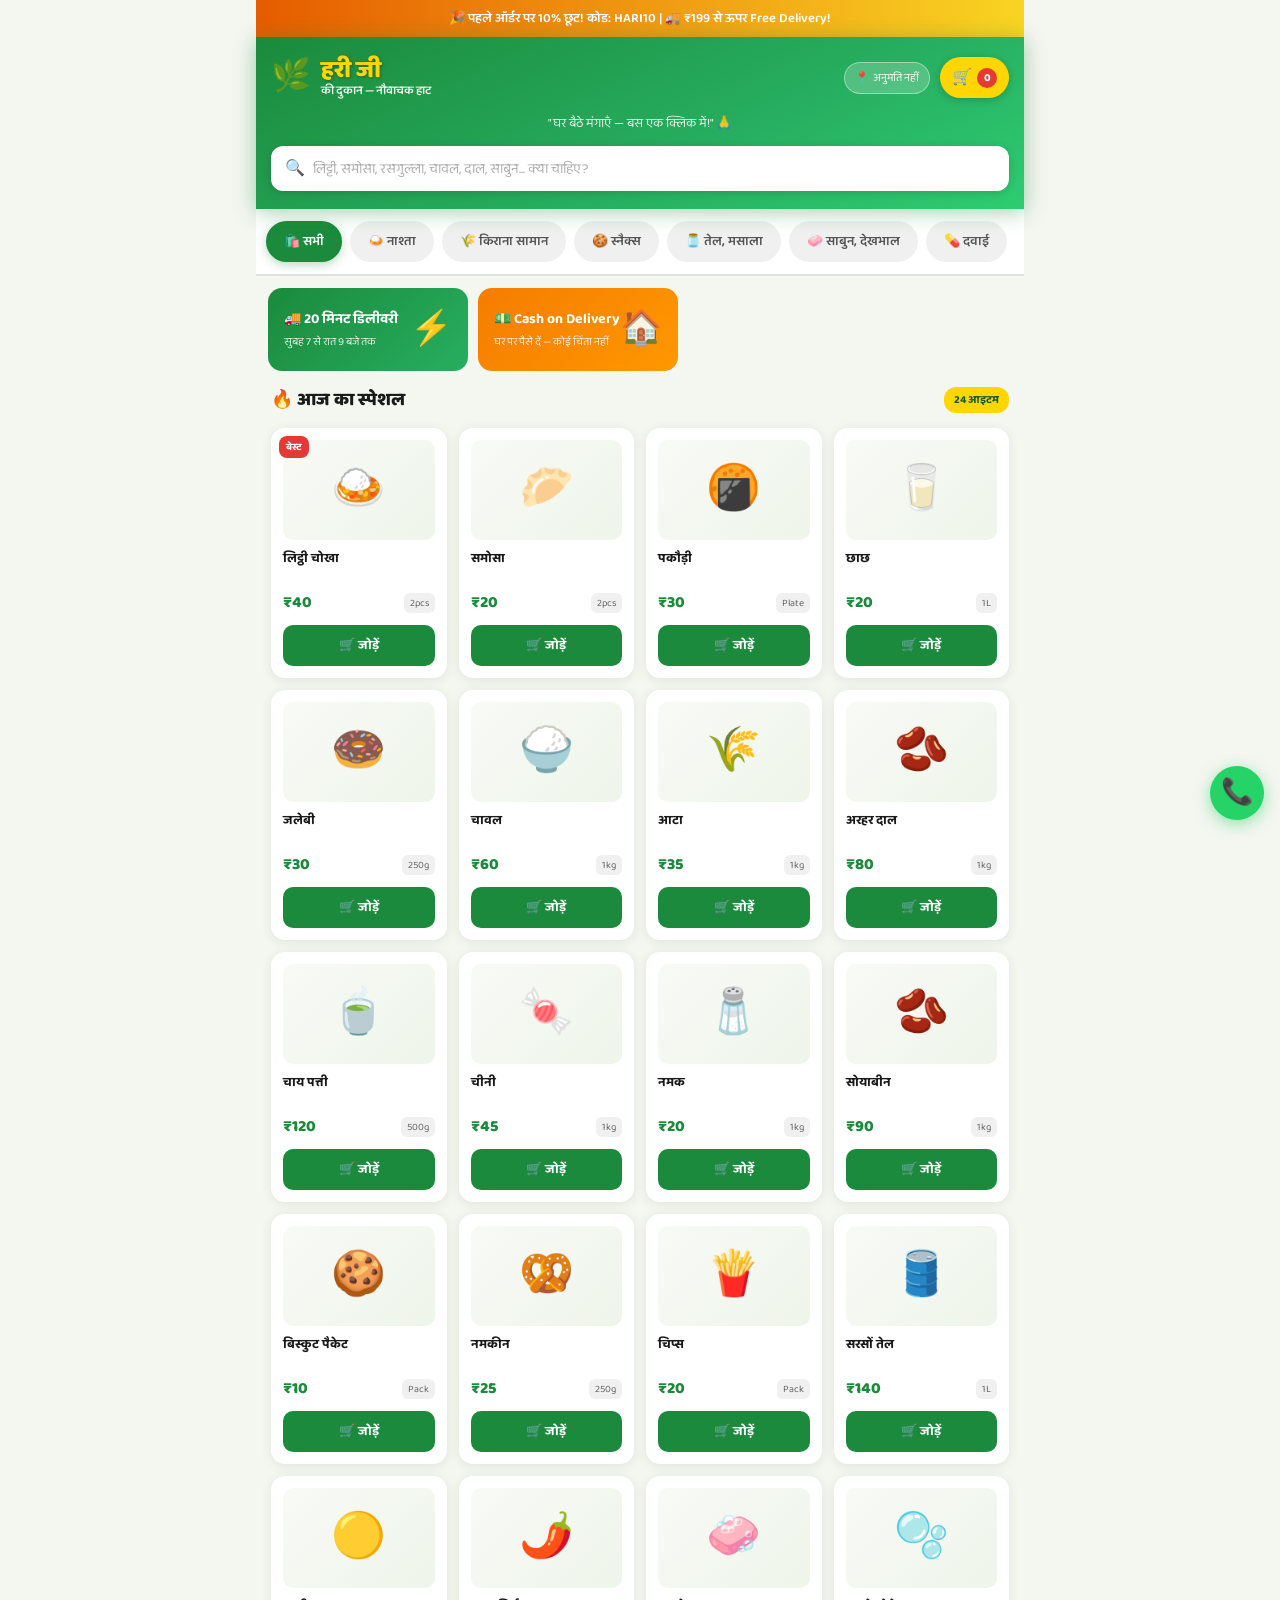
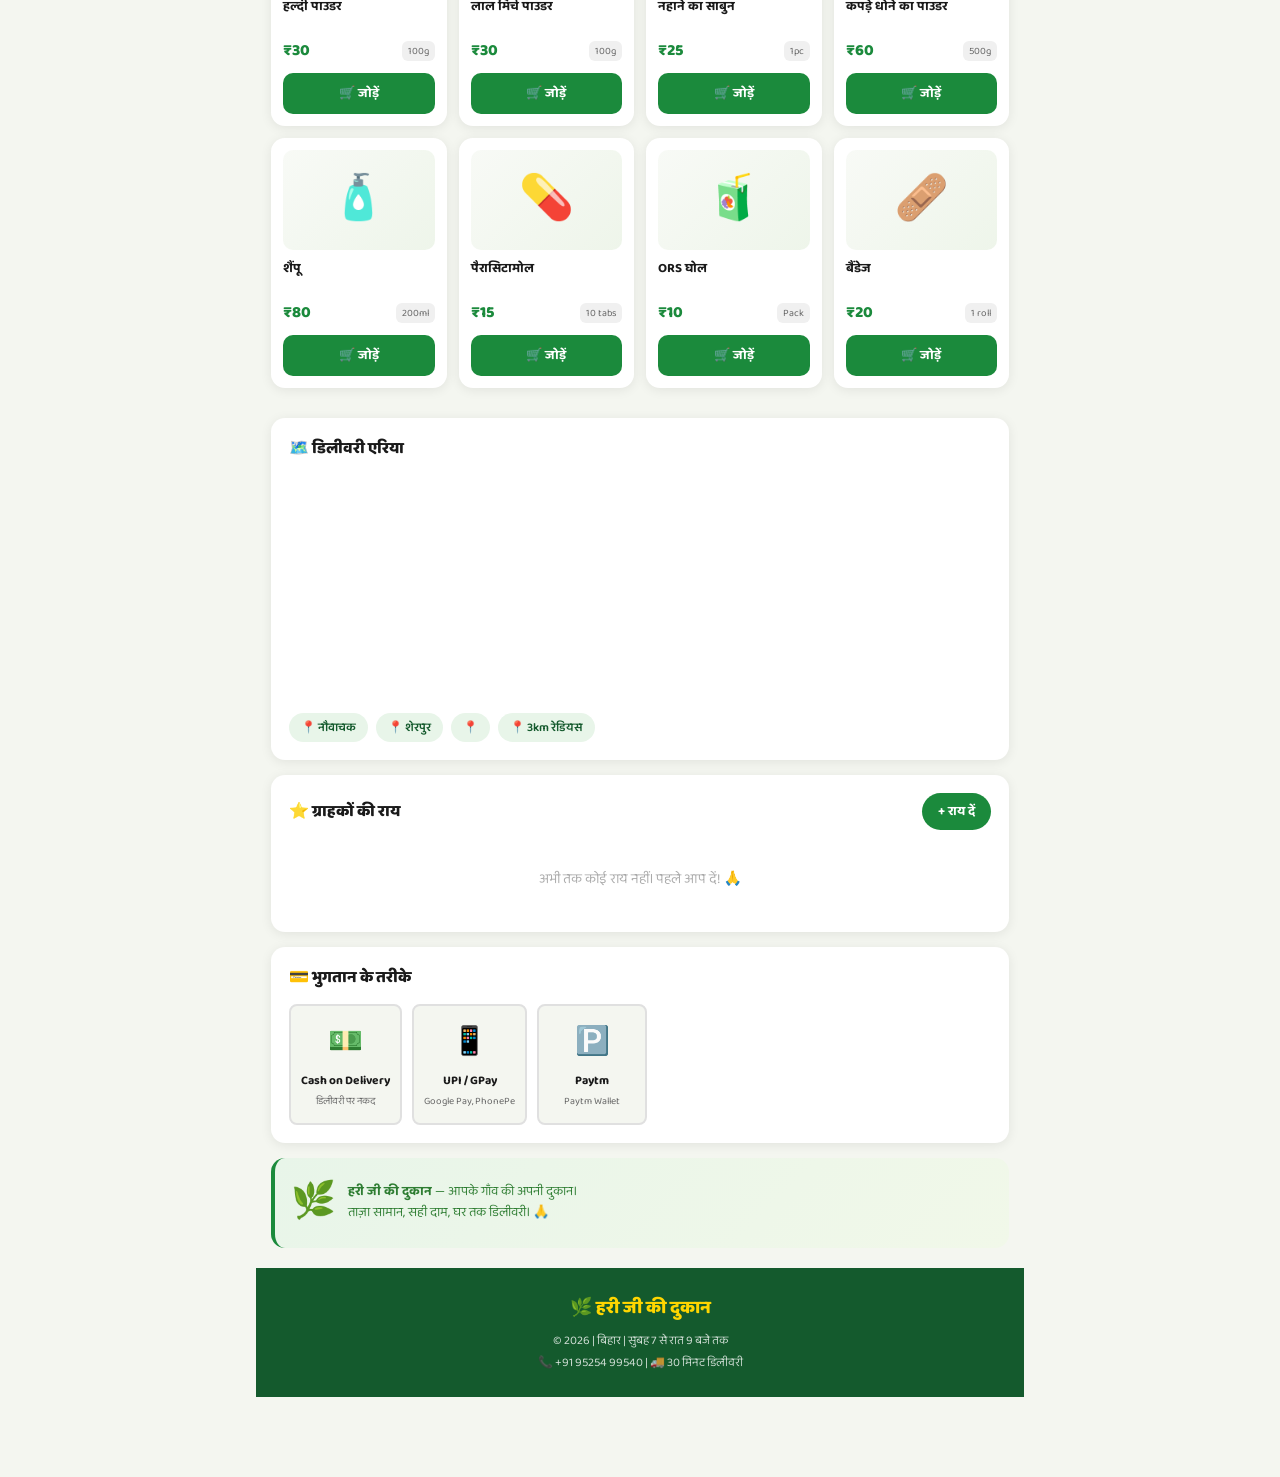
==== commit a383462d: "added name" ====
--- a/index.html
+++ b/index.html
@@ -12,7 +12,7 @@
 
 <!-- OFFER STRIP -->
 <div class="offer-strip" id="offer-strip">
-    🎉 पहले ऑर्डर पर 10% छूट! कोड: <strong>HARI10</strong> &nbsp;|&nbsp; 🚚 ₹199 से ऊपर Free Delivery!
+    🎉 पहले ऑर्डर पर 10% छूट! कोड: <strong>HARI10</strong> &nbsp;|&nbsp; 🚚 ₹99 से ऊपर Free Delivery!
 </div>
 
 <!-- HEADER -->
@@ -22,7 +22,7 @@
             <div class="logo-icon">🌿</div>
             <div class="logo-text">
                 <span class="logo-main">हरी जी</span>
-                <span class="logo-sub">की दुकान — बिहार</span>
+                <span class="logo-sub">की दुकान — नौवाचक हाट</span>
             </div>
         </div>
         <div class="header-right">
@@ -38,7 +38,7 @@
     <div class="slogan">"घर बैठे मंगाएँ — बस एक क्लिक में!" 🙏</div>
     <div class="search-bar">
         <span>🔍</span>
-        <input type="text" id="search-input" placeholder="चावल, दाल, साबुन... क्या चाहिए?" oninput="searchProducts()">
+        <input type="text" id="search-input" placeholder="लिट्टी, समोसा, रसगुल्ला, चावल, दाल, साबुन... क्या चाहिए?" oninput="searchProducts()">
     </div>
 </header>
 
@@ -50,7 +50,7 @@
 <!-- BANNERS -->
 <div class="banner-area">
     <div class="banner-card banner-green">
-        <div><div class="banner-title">🚚 30 मिनट डिलीवरी</div><div class="banner-sub">सुबह 7 से रात 9 बजे तक</div></div>
+        <div><div class="banner-title">🚚 20 मिनट डिलीवरी</div><div class="banner-sub">सुबह 7 से रात 9 बजे तक</div></div>
         <span style="font-size:34px">⚡</span>
     </div>
     <div class="banner-card banner-orange">
@@ -88,9 +88,9 @@
         </iframe>
     </div>
     <div class="delivery-zones">
-        <div class="zone-tag">📍 मुख्य बाज़ार</div>
-        <div class="zone-tag">📍 वार्ड 1-5</div>
-        <div class="zone-tag">📍 आसपास के गाँव</div>
+        <div class="zone-tag">📍 नौवाचक</div>
+        <div class="zone-tag">📍 शेरपुर </div>
+        <div class="zone-tag">📍 </div>
         <div class="zone-tag">📍 3km रेडियस</div>
     </div>
 </div>
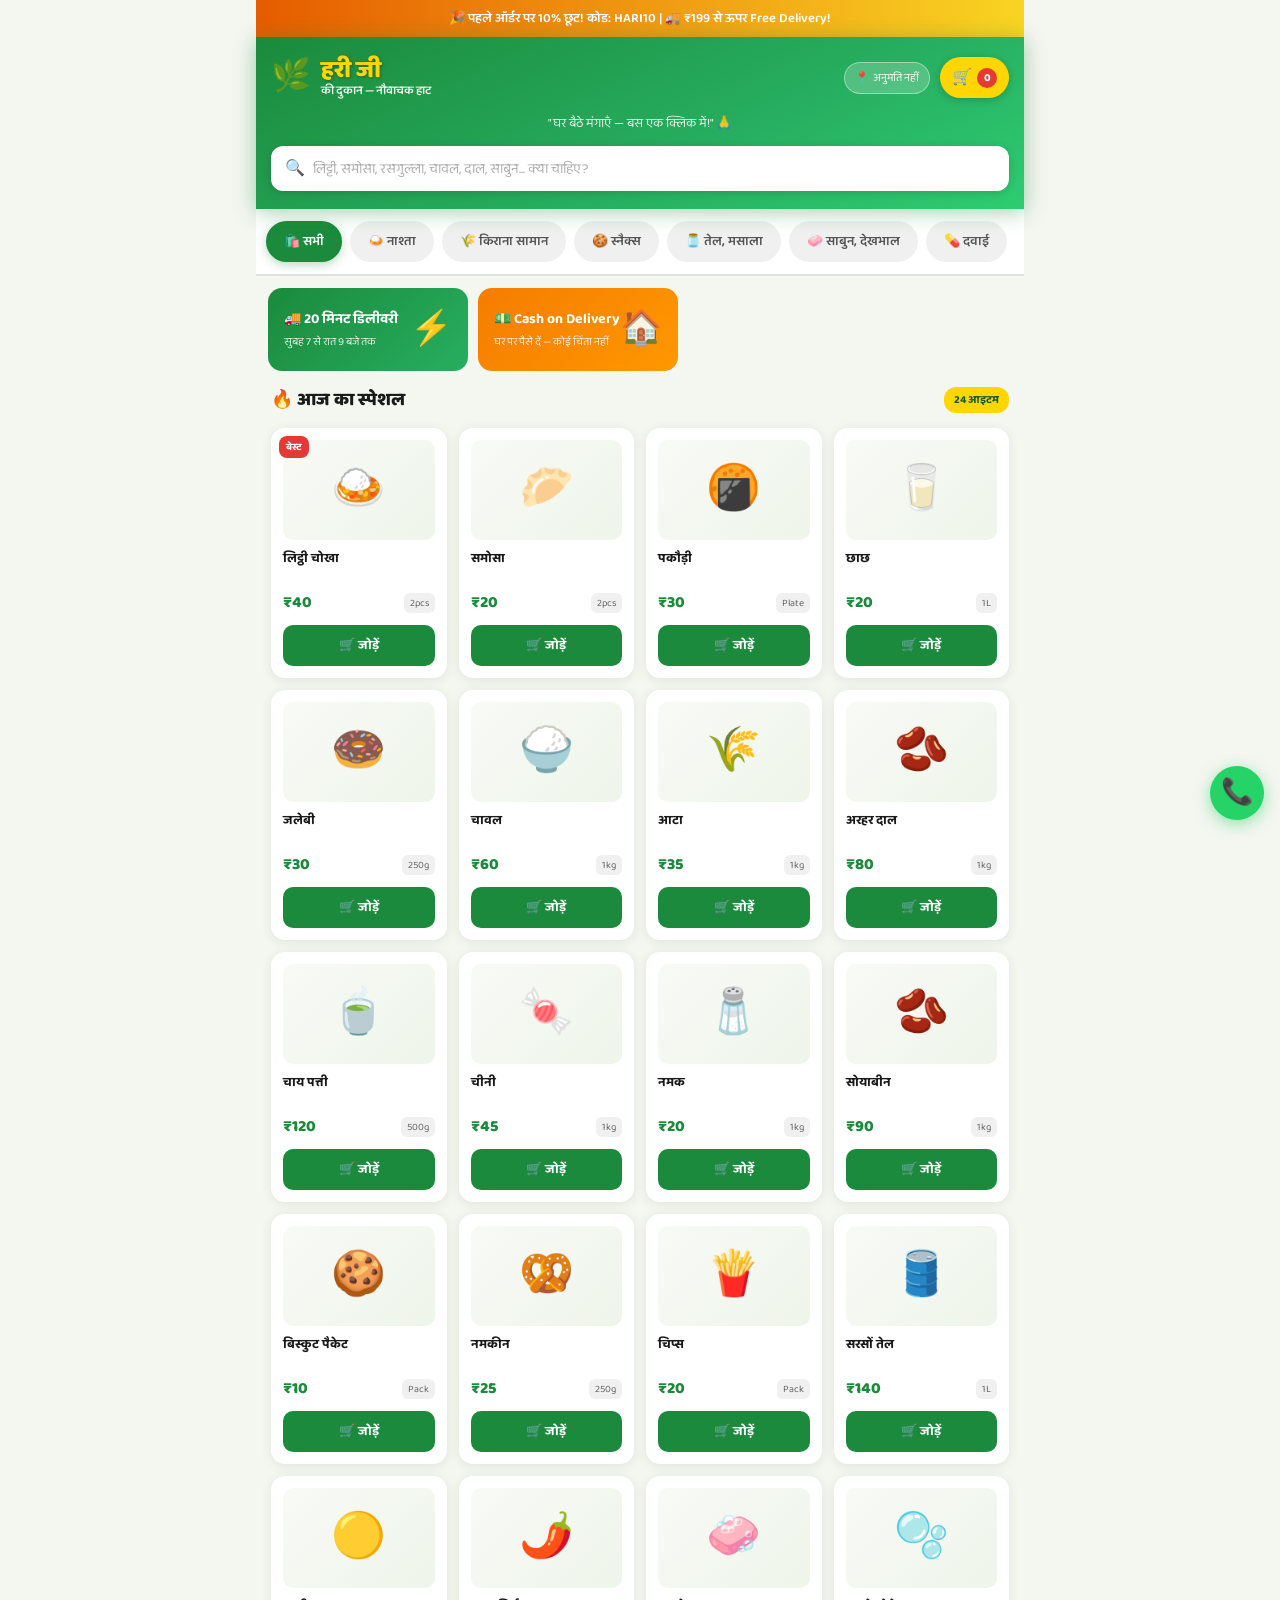
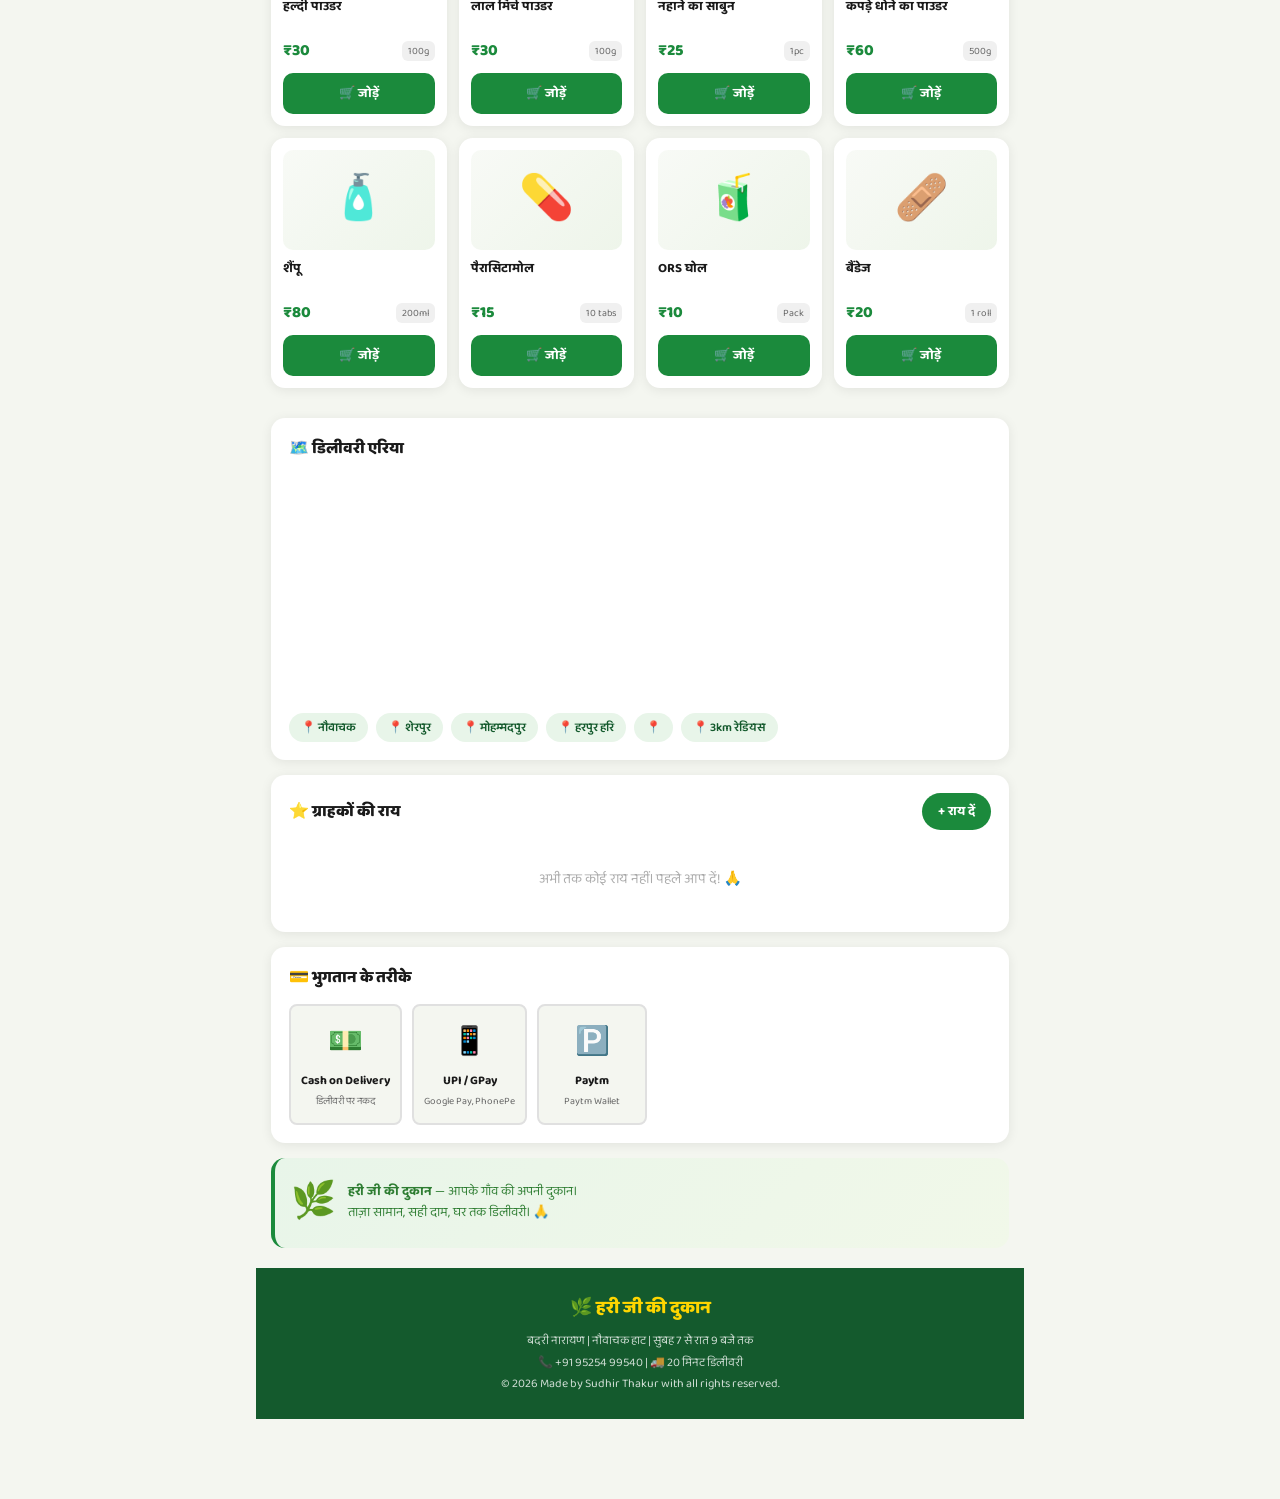
==== commit 495618a3: "Updated name and locaitons" ====
--- a/index.html
+++ b/index.html
@@ -90,7 +90,9 @@
     <div class="delivery-zones">
         <div class="zone-tag">📍 नौवाचक</div>
         <div class="zone-tag">📍 शेरपुर </div>
-        <div class="zone-tag">📍 </div>
+        <div class="zone-tag">📍 मोहम्मदपुर </div>
+        <div class="zone-tag">📍 हरपुर हरि </div>
+        <div class="zone-tag">📍   </div>
         <div class="zone-tag">📍 3km रेडियस</div>
     </div>
 </div>
@@ -261,7 +263,7 @@
     <div class="modal-box" style="text-align:center">
         <div style="font-size:64px;margin-bottom:8px">🎉</div>
         <h3 style="color:#1B8A3C;margin:0 0 10px">ऑर्डर भेज दिया गया!</h3>
-        <p style="color:#555">हरी जी जल्द ही आपसे संपर्क करेंगे।<br>30 मिनट में डिलीवरी होगी! 🚚</p>
+        <p style="color:#555">हरी जी जल्द ही आपसे संपर्क करेंगे।<br>20 मिनट में डिलीवरी होगी! 🚚</p>
         <button class="btn-primary" style="margin-top:16px" onclick="closeModal('success-modal')">धन्यवाद 🙏</button>
     </div>
 </div>
@@ -269,8 +271,9 @@
 <footer>
     <div class="footer-inner">
         <div class="footer-logo">🌿 हरी जी की दुकान</div>
-        <p>© 2026 | बिहार | सुबह 7 से रात 9 बजे तक</p>
-        <p>📞 +91 95254 99540 | 🚚 30 मिनट डिलीवरी</p>
+        <p> बदरी नारायण | नौवाचक हाट | सुबह 7 से रात 9 बजे तक</p>
+        <p>📞 +91 95254 99540 | 🚚 20 मिनट डिलीवरी</p>
+        <p>© 2026 Made by Sudhir Thakur with all rights reserved.</p>
     </div>
 </footer>
 
